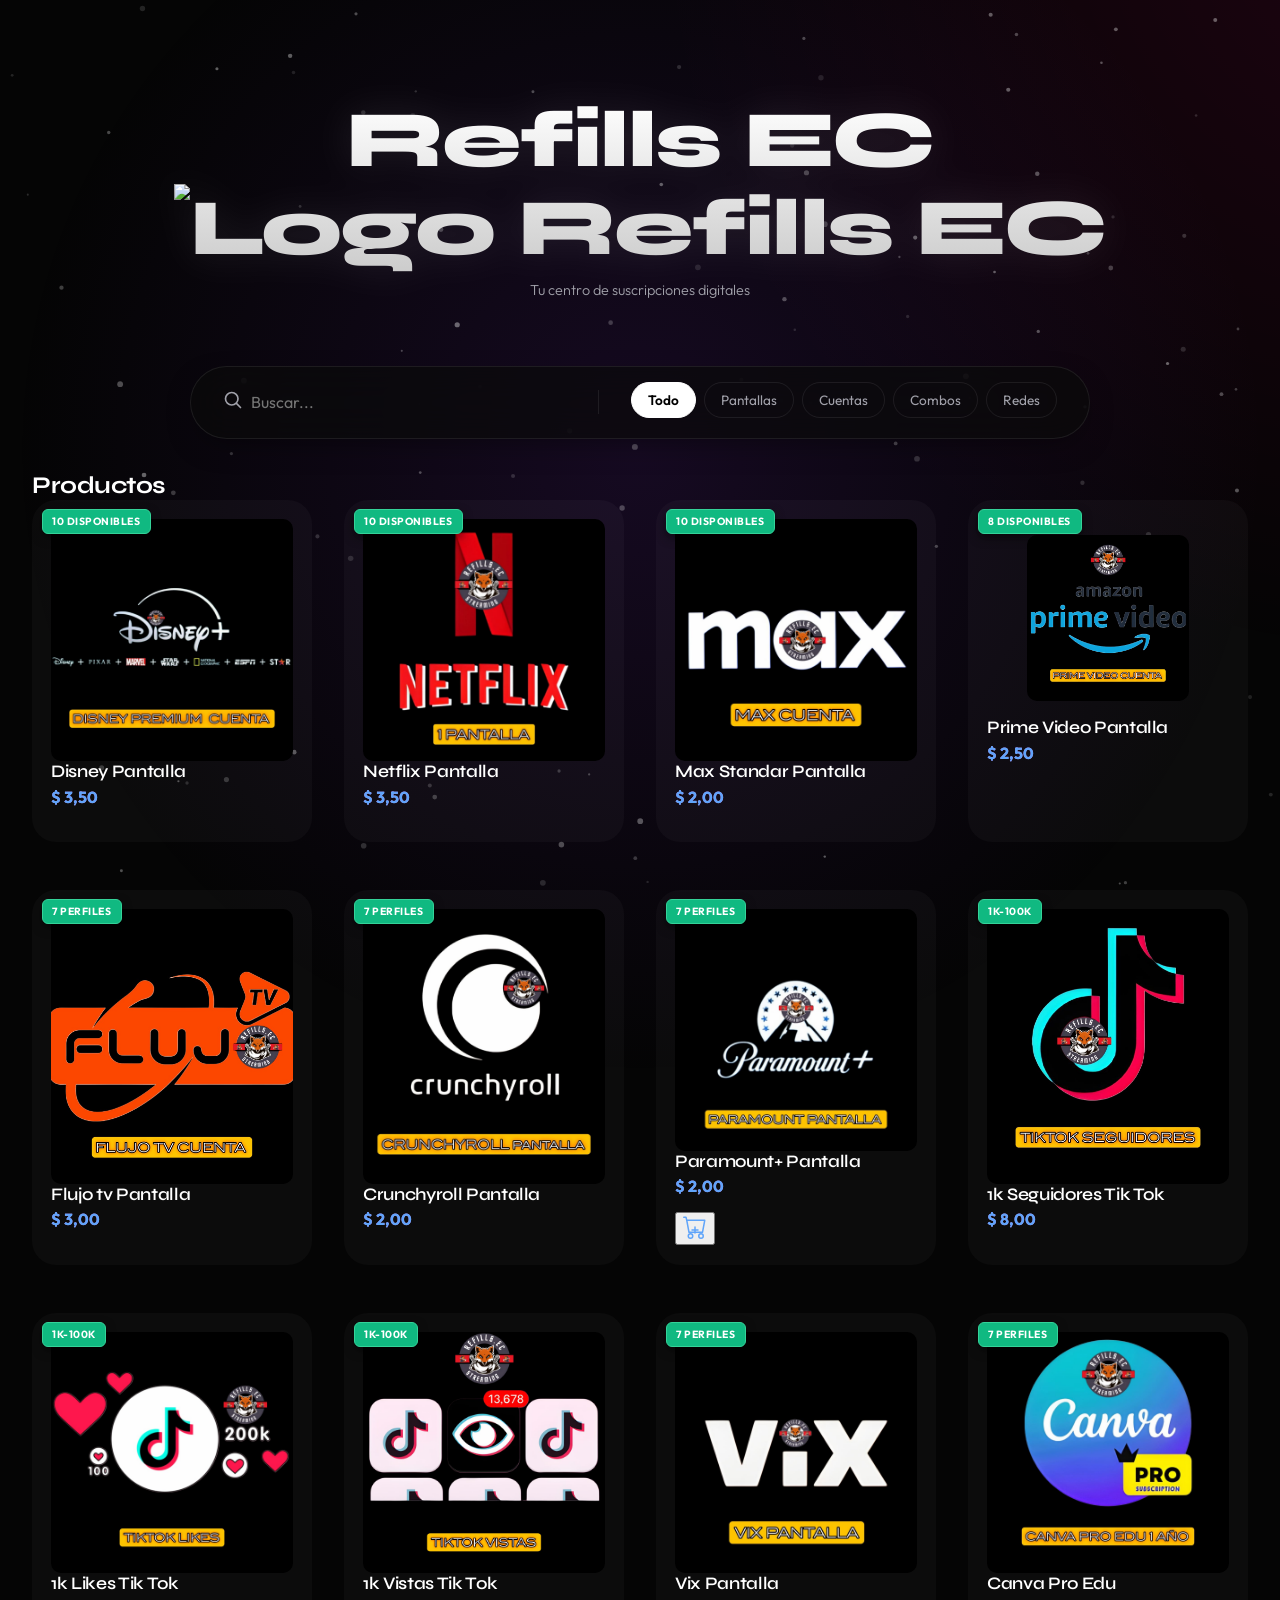
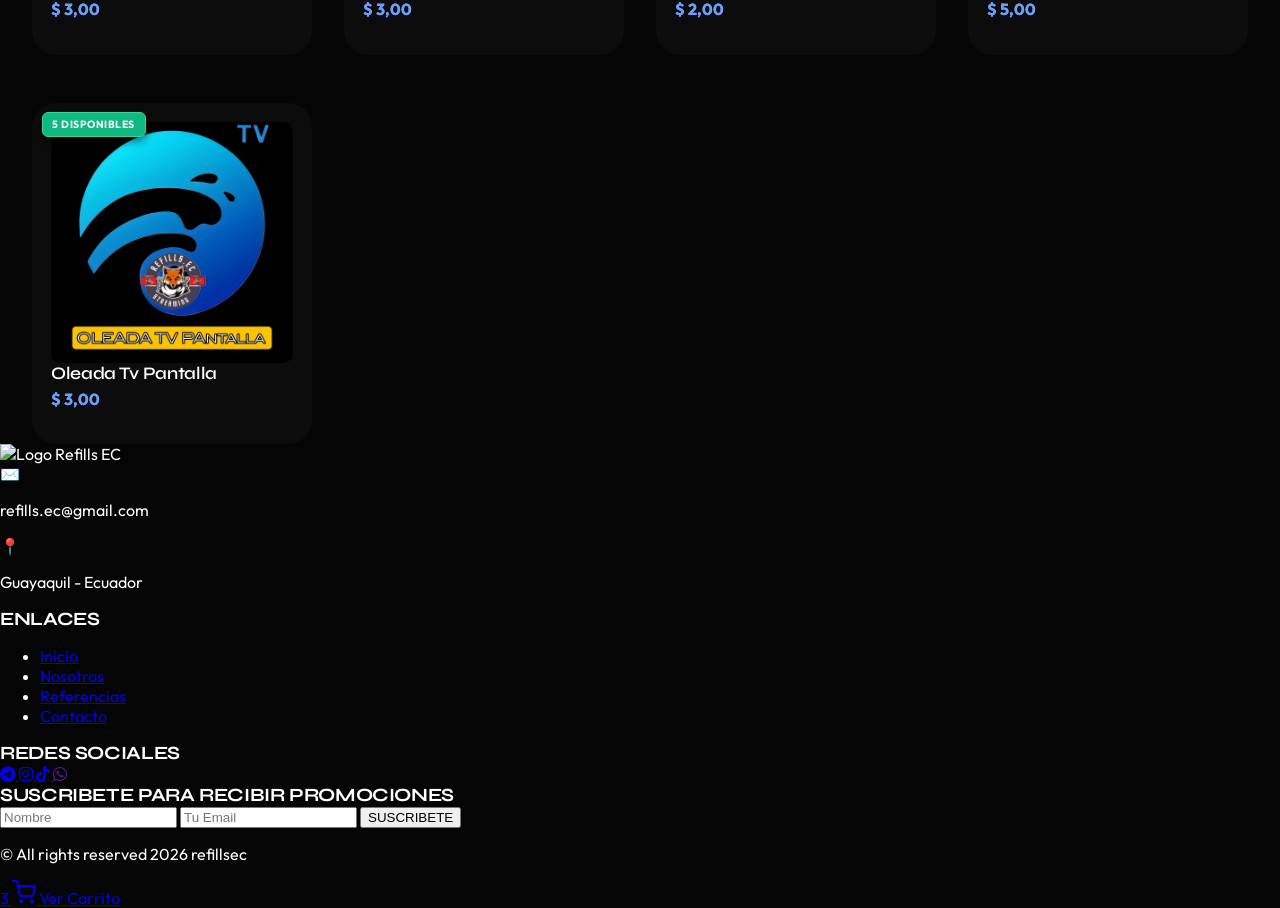
==== Index.html @ 911c8d26 "Update Index.html" ====
<!DOCTYPE html>
<head>
    <meta charset="UTF-8">
    <meta name="viewport" content="width=device-width, initial-scale=1.0, maximum-scale=1.0, user-scalable=no">
    <title>Refills EC - Tienda Digital</title>
    <link href="https://fonts.googleapis.com" rel="preconnect">
    <link href="https://fonts.gstatic.com" rel="preconnect" crossorigin="">
    <link
        href="https://fonts.googleapis.com/css2?family=Outfit:wght@300;400;500;600;700&amp;family=Syne:wght@700;800&amp;display=swap"
        rel="stylesheet">
    <script src="https://cdn.tailwindcss.com"></script>
    <link href="shop/static/style.css" rel="stylesheet">
    <link rel="icon" type="image/x-icon" href="img/icono.jpeg">
    <link rel="stylesheet" href="https://cdnjs.cloudflare.com/ajax/libs/font-awesome/6.4.0/css/all.min.css">
</head>
<canvas id="particles-canvas" style="position: fixed; top: 0; left: 0; z-index: -1; pointer-events: none;"></canvas>
<div>
    <div id="plasmo-shadow-container" style="z-index: 2147483647; position: absolute;">
        <div id="plasmo-mount-container" data-v-app="" style="display: flex; position: relative; top: 0px; left: 0px;">
        </div>
    </div>
</div>

<body data-uid="oJtIwjjysjNYbp927BKr7xcwYsw1" monica-id="ofpnmcalabcbjgholdjcjblkibolbppb" monica-version="9.0.2">
    <div class="loader-overlay loader-hidden" id="loader-overlay">
        <div class="loader-spinner"></div>
    </div>
    <div class="main-wrapper">
        <header class="flex flex-col items-center text-center space-y-2">
    <h1 class="tracking-tight flex items-center justify-center gap-3" id="store-name">
        Refills EC
        <img src="img/logoo.png" alt="Logo Refills EC" class="w-20 h-20 object-contain">
    </h1>
    <p class="opacity-80 font-light px-4 md:px-0">Tu centro de suscripciones digitales</p>
    <div class="hidden" id="theme-toggle"></div>
</header>
        <div class="controls-section">
            <div class="search-container" id="search-container"><span class="search-icon material-icons"
                    id="search-icon"><svg xmlns="http://www.w3.org/2000/svg" fill="none" viewBox="0 0 24 24"
                        stroke-width="2" stroke="currentColor" style="width:20px;height:20px;">
                        <path stroke-linecap="round" stroke-linejoin="round"
                            d="M21 21l-5.197-5.197m0 0A7.5 7.5 0 105.196 5.196a7.5 7.5 0 0010.607 10.607z"></path>
                    </svg></span><input type="search" class="search-input" id="search-input" placeholder="Buscar..."
                    autocomplete="off" data-listener-added_65626c38="true" data-listener-added_1aa627aa="true"></div>
            <div class="divider"></div>
            <div id="filter-container">
                <button class="filter-btn active" data-filter="all">Todo</button>
                <button class="filter-btn " data-filter="pantallas">Pantallas</button>
                <button class="filter-btn " data-filter="completas">Cuentas</button>
                <button class="filter-btn " data-filter="combos">Combos</button>
                <button class="filter-btn " data-filter="redes">Redes</button>
            </div>
        </div>
        <main>
            <div class="flex justify-center mb-6 md:mb-10">
                <h2 class="text-xs md:text-sm uppercase tracking-[0.2em] text-gray-500 font-semibold">Productos</h2>
            </div>
            <div id="product-grid">
                <div data-category="completas" class="product-card overflow-hidden flex-col ">
                    <div class="stock-tag available">10 Disponibles</div>
                    <img src="img/Disney cuenta.jpg"
                        alt="Disney Premium pantalla" class="w-full h-40 object-cover">

                    <div class="p-4 flex flex-col flex-grow">
                        <div class="text-center flex-grow">
                            <h3 class="font-bold text-lg product-name">Disney Pantalla</h3>
                            <p style="color: var(--neon-blue);" class="text-lg font-semibold product-price mt-1">
                                $&nbsp;3,50</p>
                        </div>
                        <div class="flex justify-end mt-2">

                            <a href="https://wa.me/+593999293698?text=Hola,%20estoy%20interesado%20en%20el%20producto:%20Disney%20Premium%20Perfil."
                                class="buy-link p-2 rounded-full transition-transform duration-200 hover:scale-125"
                                style="color: var(--subtext-color);" aria-label="Comprar Disney Premium Perfiles.">
                                <svg xmlns="http://www.w3.org/2000/svg" width="24" height="24" fill="currentColor"
                                    viewBox="0 0 16 16">
                                    <path
                                        d="M0 1.5A.5.5 0 0 1 .5 1H2a.5.5 0 0 1 .485.379L2.89 3H14.5a.5.5 0 0 1 .491.592l-1.5 8A.5.5 0 0 1 13 12H4a.5.5 0 0 1-.491-.408L2.01 3.607 1.61 2H.5a.5.5 0 0 1-.5-.5zM3.102 4l1.313 7h8.17l1.313-7H3.102zM5 12a2 2 0 1 0 0 4 2 2 0 0 0 0-4zm7 0a2 2 0 1 0 0 4 2 2 0 0 0 0-4zm-7 1a1 1 0 1 1 0 2 1 1 0 0 1 0-2zm7 0a1 1 0 1 1 0 2 1 1 0 0 1 0-2z">
                                    </path>
                                </svg>
                            </a>

                        </div>
                    </div>
                </div>

                <div data-category="completas" class="product-card overflow-hidden flex-col ">
                    <div class="stock-tag available">10 Disponibles</div>
                    <img src="img/Netflix.jpeg"
                        alt="IPTV Qq Digital " class="w-full h-40 object-cover">

                    <div class="p-4 flex flex-col flex-grow">
                        <div class="text-center flex-grow">
                            <h3 class="font-bold text-lg product-name">Netflix Pantalla </h3>
                            <p style="color: var(--neon-blue);" class="text-lg font-semibold product-price mt-1">
                                $&nbsp;3,50</p>
                        </div>
                        <div class="flex justify-end mt-2">

                            <a href="https://wa.me/+593999293698?text=Hola,%20estoy%20interesado%20en%20el%20producto:%20IPTV%20Qq%20Digital%20"
                                class="buy-link p-2 rounded-full transition-transform duration-200 hover:scale-125"
                                style="color: var(--subtext-color);" aria-label="Comprar IPTV Qq Digital ">
                                <svg xmlns="http://www.w3.org/2000/svg" width="24" height="24" fill="currentColor"
                                    viewBox="0 0 16 16">
                                    <path
                                        d="M0 1.5A.5.5 0 0 1 .5 1H2a.5.5 0 0 1 .485.379L2.89 3H14.5a.5.5 0 0 1 .491.592l-1.5 8A.5.5 0 0 1 13 12H4a.5.5 0 0 1-.491-.408L2.01 3.607 1.61 2H.5a.5.5 0 0 1-.5-.5zM3.102 4l1.313 7h8.17l1.313-7H3.102zM5 12a2 2 0 1 0 0 4 2 2 0 0 0 0-4zm7 0a2 2 0 1 0 0 4 2 2 0 0 0 0-4zm-7 1a1 1 0 1 1 0 2 1 1 0 0 1 0-2zm7 0a1 1 0 1 1 0 2 1 1 0 0 1 0-2z">
                                    </path>
                                </svg>
                            </a>

                        </div>
                    </div>
                </div>

                <div data-category="completas" class="product-card overflow-hidden flex-col ">
                    <div class="stock-tag available">10 Disponibles</div>
                    <img src="img/Max.jpeg"
                        alt="IPTV Sneo Plus" class="w-full h-40 object-cover">

                    <div class="p-4 flex flex-col flex-grow">
                        <div class="text-center flex-grow">
                            <h3 class="font-bold text-lg product-name">Max Standar Pantalla</h3>
                            <p style="color: var(--neon-blue);" class="text-lg font-semibold product-price mt-1">
                                $&nbsp;2,00</p>
                        </div>
                        <div class="flex justify-end mt-2">

                            <a href="https://wa.me/+593999293698?text=Hola,%20estoy%20interesado%20en%20el%20producto:%20IPTV%20Sneo%20Plus"
                                class="buy-link p-2 rounded-full transition-transform duration-200 hover:scale-125"
                                style="color: var(--subtext-color);" aria-label="Comprar IPTV Sneo Plus">
                                <svg xmlns="http://www.w3.org/2000/svg" width="24" height="24" fill="currentColor"
                                    viewBox="0 0 16 16">
                                    <path
                                        d="M0 1.5A.5.5 0 0 1 .5 1H2a.5.5 0 0 1 .485.379L2.89 3H14.5a.5.5 0 0 1 .491.592l-1.5 8A.5.5 0 0 1 13 12H4a.5.5 0 0 1-.491-.408L2.01 3.607 1.61 2H.5a.5.5 0 0 1-.5-.5zM3.102 4l1.313 7h8.17l1.313-7H3.102zM5 12a2 2 0 1 0 0 4 2 2 0 0 0 0-4zm7 0a2 2 0 1 0 0 4 2 2 0 0 0 0-4zm-7 1a1 1 0 1 1 0 2 1 1 0 0 1 0-2zm7 0a1 1 0 1 1 0 2 1 1 0 0 1 0-2z">
                                    </path>
                                </svg>
                            </a>

                        </div>
                    </div>
                </div>

                <div data-category="completas" class="product-card overflow-hidden flex-col ">
                    <div class="stock-tag available">8 Disponibles</div>
                    <figure>
                    <img src="img/Prime.jpeg"
                        alt="Prime video" class="w-full h-40 object-cover">
                        </figure>

                    <div class="p-4 flex flex-col flex-grow">
                        <div class="text-center flex-grow">
                            <h3 class="font-bold text-lg product-name">Prime Video Pantalla</h3>
                            <p style="color: var(--neon-blue);" class="text-lg font-semibold product-price mt-1">
                                $&nbsp;2,50</p>
                                
                        </div>
                        <div class="flex justify-end mt-2">

                            <a href="https://wa.me/+593999293698?text=Hola,%20estoy%20interesado%20en%20el%20producto:%20Tele%20Latino%20Premium"
                                class="buy-link p-2 rounded-full transition-transform duration-200 hover:scale-125"
                                style="color: var(--subtext-color);" aria-label="Comprar Tele Latino Premium">
                                <svg xmlns="http://www.w3.org/2000/svg" width="24" height="24" fill="currentColor"
                                    viewBox="0 0 16 16">
                                    <path
                                        d="M0 1.5A.5.5 0 0 1 .5 1H2a.5.5 0 0 1 .485.379L2.89 3H14.5a.5.5 0 0 1 .491.592l-1.5 8A.5.5 0 0 1 13 12H4a.5.5 0 0 1-.491-.408L2.01 3.607 1.61 2H.5a.5.5 0 0 1-.5-.5zM3.102 4l1.313 7h8.17l1.313-7H3.102zM5 12a2 2 0 1 0 0 4 2 2 0 0 0 0-4zm7 0a2 2 0 1 0 0 4 2 2 0 0 0 0-4zm-7 1a1 1 0 1 1 0 2 1 1 0 0 1 0-2zm7 0a1 1 0 1 1 0 2 1 1 0 0 1 0-2z">
                                    </path>
                                </svg>
                            </a>

                        </div>
                    </div>
                </div>

                <div data-category="pantallas" class="product-card overflow-hidden flex-col ">
                    <div class="stock-tag available">7 Perfiles</div>
                    <img src="img/Flujo.jpeg"
                        alt="Netflix perfil con pin" class="w-full h-40 object-cover">

                    <div class="p-4 flex flex-col flex-grow">
                        <div class="text-center flex-grow">
                            <h3 class="font-bold text-lg product-name">Flujo tv Pantalla</h3>
                            <p style="color: var(--neon-blue);" class="text-lg font-semibold product-price mt-1">
                                $&nbsp;3,00</p>
                        </div>
                        <div class="flex justify-end mt-2">

                            <a href="https://wa.me/+593999293698?text=Hola,%20estoy%20interesado%20en%20el%20producto:%20Netflix%20perfil%20con%20pin"
                                class="buy-link p-2 rounded-full transition-transform duration-200 hover:scale-125"
                                style="color: var(--subtext-color);" aria-label="Comprar Netflix perfil con pin">
                                <svg xmlns="http://www.w3.org/2000/svg" width="24" height="24" fill="currentColor"
                                    viewBox="0 0 16 16">
                                    <path
                                        d="M0 1.5A.5.5 0 0 1 .5 1H2a.5.5 0 0 1 .485.379L2.89 3H14.5a.5.5 0 0 1 .491.592l-1.5 8A.5.5 0 0 1 13 12H4a.5.5 0 0 1-.491-.408L2.01 3.607 1.61 2H.5a.5.5 0 0 1-.5-.5zM3.102 4l1.313 7h8.17l1.313-7H3.102zM5 12a2 2 0 1 0 0 4 2 2 0 0 0 0-4zm7 0a2 2 0 1 0 0 4 2 2 0 0 0 0-4zm-7 1a1 1 0 1 1 0 2 1 1 0 0 1 0-2zm7 0a1 1 0 1 1 0 2 1 1 0 0 1 0-2z">
                                    </path>
                                </svg>
                            </a>

                        </div>
                    </div>
                </div>

                <div data-category="pantallas" class="product-card overflow-hidden flex-col ">
                    <div class="stock-tag available">7 Perfiles</div>
                    <img src="img/crunchy.jpeg"
                        alt="Netflix perfil con pin" class="w-full h-40 object-cover">

                    <div class="p-4 flex flex-col flex-grow">
                        <div class="text-center flex-grow">
                            <h3 class="font-bold text-lg product-name">Crunchyroll Pantalla</h3>
                            <p style="color: var(--neon-blue);" class="text-lg font-semibold product-price mt-1">
                                $&nbsp;2,00</p>
                        </div>
                        <div class="flex justify-end mt-2">

                            <a href="https://wa.me/+593999293698?text=Hola,%20estoy%20interesado%20en%20el%20producto:%20Crunchyroll%20perfil%20un%20mes"
                                class="buy-link p-2 rounded-full transition-transform duration-200 hover:scale-125"
                                style="color: var(--subtext-color);" aria-label="Comprar Netflix perfil con pin">
                                <svg xmlns="http://www.w3.org/2000/svg" width="24" height="24" fill="currentColor"
                                    viewBox="0 0 16 16">
                                    <path
                                        d="M0 1.5A.5.5 0 0 1 .5 1H2a.5.5 0 0 1 .485.379L2.89 3H14.5a.5.5 0 0 1 .491.592l-1.5 8A.5.5 0 0 1 13 12H4a.5.5 0 0 1-.491-.408L2.01 3.607 1.61 2H.5a.5.5 0 0 1-.5-.5zM3.102 4l1.313 7h8.17l1.313-7H3.102zM5 12a2 2 0 1 0 0 4 2 2 0 0 0 0-4zm7 0a2 2 0 1 0 0 4 2 2 0 0 0 0-4zm-7 1a1 1 0 1 1 0 2 1 1 0 0 1 0-2zm7 0a1 1 0 1 1 0 2 1 1 0 0 1 0-2z">
                                    </path>
                                </svg>
                            </a>

                        </div>
                    </div>
                </div>

                <div data-category="pantallas" class="product-card overflow-hidden flex-col">
    <div class="stock-tag available">7 Perfiles</div>
    <img src="img/paramount.jpeg" alt="Paramount+" class="w-full h-40 object-cover">

    <div class="p-4 flex flex-col flex-grow">
        <div class="text-center flex-grow">
            <h3 class="font-bold text-lg product-name">Paramount+ Pantalla</h3>
            <p style="color: var(--neon-blue);" class="text-lg font-semibold product-price mt-1">
                $ 2,00
            </p>
        </div>
        
        <div class="flex justify-end mt-2 gap-3">
            <a href="https://wa.me/+593999293698?text=Hola,%20estoy%20interesado%20en%20el%20producto:%20Paramount"
               class="buy-link p-2 rounded-full transition-transform duration-200 hover:scale-125"
               style="color: var(--subtext-color);" aria-label="Comprar ahora">
                <svg xmlns="http://www.w3.org/2000/svg" width="22" height="22" fill="currentColor" viewBox="0 0 16 16">
                    <path d="M0 1.5A.5.5 0 0 1 .5 1H2a.5.5 0 0 1 .485.379L2.89 3H14.5a.5.5 0 0 1 .491.592l-1.5 8A.5.5 0 0 1 13 12H4a.5.5 0 0 1-.491-.408L2.01 3.607 1.61 2H.5a.5.5 0 0 1-.5-.5zM3.102 4l1.313 7h8.17l1.313-7H3.102zM5 12a2 2 0 1 0 0 4 2 2 0 0 0 0-4zm7 0a2 2 0 1 0 0 4 2 2 0 0 0 0-4zm-7 1a1 1 0 1 1 0 2 1 1 0 0 1 0-2zm7 0a1 1 0 1 1 0 2 1 1 0 0 1 0-2z"></path>
                </svg>
            </a>

            <button 
                class="btn-add-cart p-2 rounded-full transition-all duration-200 hover:scale-125 bg-transparent border-none cursor-pointer"
                data-id="paramount-01" 
                data-name="Paramount+ Pantalla" 
                data-price="2.00"
                style="color: var(--neon-blue);" 
                title="Añadir al carrito">
                <svg xmlns="http://www.w3.org/2000/svg" width="24" height="24" fill="currentColor" viewBox="0 0 16 16">
                    <path d="M8 7.5a.5.5 0 0 1 .5.5v1.5H10a.5.5 0 0 1 0 1H8.5V12a.5.5 0 0 1-1 0v-1.5H6a.5.5 0 0 1 0-1h1.5V8a.5.5 0 0 1 .5-.5z"/>
                    <path d="M.5 1a.5.5 0 0 0 0 1h1.11l.401 1.607 1.498 7.985A.5.5 0 0 0 4 12h1a2 2 0 1 0 0 4 2 2 0 0 0 0-4h7a2 2 0 1 0 0 4 2 2 0 0 0 0-4h1a.5.5 0 0 0 .491-.408l1.5-8A.5.5 0 0 0 14.5 3H2.89l-.405-1.621A.5.5 0 0 0 2 1H.5zm3.915 10L3.102 4h10.796l-1.313 7h-8.17zM6 14a1 1 0 1 1-2 0 1 1 0 0 1 2 0zm7 0a1 1 0 1 1-2 0 1 1 0 0 1 2 0z"/>
                </svg>
            </button>
        </div>
    </div>
</div>

                <div data-category="redes" class="product-card overflow-hidden flex-col ">
                    <div class="stock-tag available">1k-100k</div>
                    <img src="img/Tk seguidores.jpeg"
                        alt="Netflix perfil con pin" class="w-full h-40 object-cover">

                    <div class="p-4 flex flex-col flex-grow">
                        <div class="text-center flex-grow">
                            <h3 class="font-bold text-lg product-name"> 1k Seguidores Tik Tok</h3>
                            <p style="color: var(--neon-blue);" class="text-lg font-semibold product-price mt-1">
                                $&nbsp;8,00</p>
                        </div>
                        <div class="flex justify-end mt-2">

                            <a href="https://wa.me/+593999293698?text=Hola,%20estoy%20interesado%20en%20el%20producto:%20Crunchyroll%20perfil%20un%20mes"
                                class="buy-link p-2 rounded-full transition-transform duration-200 hover:scale-125"
                                style="color: var(--subtext-color);" aria-label="Comprar Netflix perfil con pin">
                                <svg xmlns="http://www.w3.org/2000/svg" width="24" height="24" fill="currentColor"
                                    viewBox="0 0 16 16">
                                    <path
                                        d="M0 1.5A.5.5 0 0 1 .5 1H2a.5.5 0 0 1 .485.379L2.89 3H14.5a.5.5 0 0 1 .491.592l-1.5 8A.5.5 0 0 1 13 12H4a.5.5 0 0 1-.491-.408L2.01 3.607 1.61 2H.5a.5.5 0 0 1-.5-.5zM3.102 4l1.313 7h8.17l1.313-7H3.102zM5 12a2 2 0 1 0 0 4 2 2 0 0 0 0-4zm7 0a2 2 0 1 0 0 4 2 2 0 0 0 0-4zm-7 1a1 1 0 1 1 0 2 1 1 0 0 1 0-2zm7 0a1 1 0 1 1 0 2 1 1 0 0 1 0-2z">
                                    </path>
                                </svg>
                            </a>

                        </div>
                    </div>
                </div>

                <div data-category="redes" class="product-card overflow-hidden flex-col ">
                    <div class="stock-tag available">1k-100k</div>
                    <img src="img/tk likes.jpeg"
                        alt="Netflix perfil con pin" class="w-full h-40 object-cover">

                    <div class="p-4 flex flex-col flex-grow">
                        <div class="text-center flex-grow">
                            <h3 class="font-bold text-lg product-name"> 1k Likes Tik Tok</h3>
                            <p style="color: var(--neon-blue);" class="text-lg font-semibold product-price mt-1">
                                $&nbsp;3,00</p>
                        </div>
                        <div class="flex justify-end mt-2">

                            <a href="https://wa.me/+593999293698?text=Hola,%20estoy%20interesado%20en%20el%20producto:%20Crunchyroll%20perfil%20un%20mes"
                                class="buy-link p-2 rounded-full transition-transform duration-200 hover:scale-125"
                                style="color: var(--subtext-color);" aria-label="Comprar Netflix perfil con pin">
                                <svg xmlns="http://www.w3.org/2000/svg" width="24" height="24" fill="currentColor"
                                    viewBox="0 0 16 16">
                                    <path
                                        d="M0 1.5A.5.5 0 0 1 .5 1H2a.5.5 0 0 1 .485.379L2.89 3H14.5a.5.5 0 0 1 .491.592l-1.5 8A.5.5 0 0 1 13 12H4a.5.5 0 0 1-.491-.408L2.01 3.607 1.61 2H.5a.5.5 0 0 1-.5-.5zM3.102 4l1.313 7h8.17l1.313-7H3.102zM5 12a2 2 0 1 0 0 4 2 2 0 0 0 0-4zm7 0a2 2 0 1 0 0 4 2 2 0 0 0 0-4zm-7 1a1 1 0 1 1 0 2 1 1 0 0 1 0-2zm7 0a1 1 0 1 1 0 2 1 1 0 0 1 0-2z">
                                    </path>
                                </svg>
                            </a>

                        </div>
                    </div>
                </div>

                <div data-category="redes" class="product-card overflow-hidden flex-col ">
                    <div class="stock-tag available">1k-100k</div>
                    <img src="img/tk vistas.jpeg"
                        alt="Netflix perfil con pin" class="w-full h-40 object-cover">

                    <div class="p-4 flex flex-col flex-grow">
                        <div class="text-center flex-grow">
                            <h3 class="font-bold text-lg product-name"> 1k Vistas Tik Tok</h3>
                            <p style="color: var(--neon-blue);" class="text-lg font-semibold product-price mt-1">
                                $&nbsp;3,00</p>
                        </div>
                        <div class="flex justify-end mt-2">

                            <a href="https://wa.me/+593999293698?text=Hola,%20estoy%20interesado%20en%20el%20producto:%20Crunchyroll%20perfil%20un%20mes"
                                class="buy-link p-2 rounded-full transition-transform duration-200 hover:scale-125"
                                style="color: var(--subtext-color);" aria-label="Comprar Netflix perfil con pin">
                                <svg xmlns="http://www.w3.org/2000/svg" width="24" height="24" fill="currentColor"
                                    viewBox="0 0 16 16">
                                    <path
                                        d="M0 1.5A.5.5 0 0 1 .5 1H2a.5.5 0 0 1 .485.379L2.89 3H14.5a.5.5 0 0 1 .491.592l-1.5 8A.5.5 0 0 1 13 12H4a.5.5 0 0 1-.491-.408L2.01 3.607 1.61 2H.5a.5.5 0 0 1-.5-.5zM3.102 4l1.313 7h8.17l1.313-7H3.102zM5 12a2 2 0 1 0 0 4 2 2 0 0 0 0-4zm7 0a2 2 0 1 0 0 4 2 2 0 0 0 0-4zm-7 1a1 1 0 1 1 0 2 1 1 0 0 1 0-2zm7 0a1 1 0 1 1 0 2 1 1 0 0 1 0-2z">
                                    </path>
                                </svg>
                            </a>

                        </div>
                    </div>
                </div>

                <div data-category="pantallas" class="product-card overflow-hidden flex-col ">
                    <div class="stock-tag available">7 Perfiles</div>
                    <img src="img/vix.jpeg"
                        alt="vix" class="w-full h-40 object-cover">

                    <div class="p-4 flex flex-col flex-grow">
                        <div class="text-center flex-grow">
                            <h3 class="font-bold text-lg product-name">Vix Pantalla</h3>
                            <p style="color: var(--neon-blue);" class="text-lg font-semibold product-price mt-1">
                                $&nbsp;2,00</p>
                        </div>
                        <div class="flex justify-end mt-2">

                            <a href="https://wa.me/+593999293698?text=Hola,%20estoy%20interesado%20en%20el%20producto:%20Crunchyroll%20perfil%20un%20mes"
                                class="buy-link p-2 rounded-full transition-transform duration-200 hover:scale-125"
                                style="color: var(--subtext-color);" aria-label="Comprar Netflix perfil con pin">
                                <svg xmlns="http://www.w3.org/2000/svg" width="24" height="24" fill="currentColor"
                                    viewBox="0 0 16 16">
                                    <path
                                        d="M0 1.5A.5.5 0 0 1 .5 1H2a.5.5 0 0 1 .485.379L2.89 3H14.5a.5.5 0 0 1 .491.592l-1.5 8A.5.5 0 0 1 13 12H4a.5.5 0 0 1-.491-.408L2.01 3.607 1.61 2H.5a.5.5 0 0 1-.5-.5zM3.102 4l1.313 7h8.17l1.313-7H3.102zM5 12a2 2 0 1 0 0 4 2 2 0 0 0 0-4zm7 0a2 2 0 1 0 0 4 2 2 0 0 0 0-4zm-7 1a1 1 0 1 1 0 2 1 1 0 0 1 0-2zm7 0a1 1 0 1 1 0 2 1 1 0 0 1 0-2z">
                                    </path>
                                </svg>
                            </a>

                        </div>
                    </div>
                </div>

                <div data-category="pantallas" class="product-card overflow-hidden flex-col ">
                    <div class="stock-tag available">7 Perfiles</div>
                    <img src="img/canva.jpeg"
                        alt="Netflix perfil con pin" class="w-full h-40 object-cover">

                    <div class="p-4 flex flex-col flex-grow">
                        <div class="text-center flex-grow">
                            <h3 class="font-bold text-lg product-name">Canva Pro Edu</h3>
                            <p style="color: var(--neon-blue);" class="text-lg font-semibold product-price mt-1">
                                $&nbsp;5,00</p>
                        </div>
                        <div class="flex justify-end mt-2">

                            <a href="https://wa.me/+593999293698?text=Hola,%20estoy%20interesado%20en%20el%20producto:%20Crunchyroll%20perfil%20un%20mes"
                                class="buy-link p-2 rounded-full transition-transform duration-200 hover:scale-125"
                                style="color: var(--subtext-color);" aria-label="Comprar Netflix perfil con pin">
                                <svg xmlns="http://www.w3.org/2000/svg" width="24" height="24" fill="currentColor"
                                    viewBox="0 0 16 16">
                                    <path
                                        d="M0 1.5A.5.5 0 0 1 .5 1H2a.5.5 0 0 1 .485.379L2.89 3H14.5a.5.5 0 0 1 .491.592l-1.5 8A.5.5 0 0 1 13 12H4a.5.5 0 0 1-.491-.408L2.01 3.607 1.61 2H.5a.5.5 0 0 1-.5-.5zM3.102 4l1.313 7h8.17l1.313-7H3.102zM5 12a2 2 0 1 0 0 4 2 2 0 0 0 0-4zm7 0a2 2 0 1 0 0 4 2 2 0 0 0 0-4zm-7 1a1 1 0 1 1 0 2 1 1 0 0 1 0-2zm7 0a1 1 0 1 1 0 2 1 1 0 0 1 0-2z">
                                    </path>
                                </svg>
                            </a>

                        </div>
                    </div>
                </div>

                <div data-category="completas" class="product-card overflow-hidden flex-col ">
                    <div class="stock-tag available">5 Disponibles</div>
                    <img src="img/oleada.jpeg"
                        alt="Cuenta Completa" class="w-full h-40 object-cover">

                    <div class="p-4 flex flex-col flex-grow">
                        <div class="text-center flex-grow">
                            <h3 class="font-bold text-lg product-name">Oleada Tv Pantalla</h3>
                            <p style="color: var(--neon-blue);" class="text-lg font-semibold product-price mt-1">
                                $&nbsp;3,00</p>
                        </div>
                        <div class="flex justify-end mt-2">

                            <a href="https://wa.me/+593999293698?text=Hola,%20estoy%20interesado%20en%20el%20producto:%20Cuenta%20Completa"
                                class="buy-link p-2 rounded-full transition-transform duration-200 hover:scale-125"
                                style="color: var(--subtext-color);" aria-label="Comprar Cuenta Completa">
                                <svg xmlns="http://www.w3.org/2000/svg" width="24" height="24" fill="currentColor"
                                    viewBox="0 0 16 16">
                                    <path
                                        d="M0 1.5A.5.5 0 0 1 .5 1H2a.5.5 0 0 1 .485.379L2.89 3H14.5a.5.5 0 0 1 .491.592l-1.5 8A.5.5 0 0 1 13 12H4a.5.5 0 0 1-.491-.408L2.01 3.607 1.61 2H.5a.5.5 0 0 1-.5-.5zM3.102 4l1.313 7h8.17l1.313-7H3.102zM5 12a2 2 0 1 0 0 4 2 2 0 0 0 0-4zm7 0a2 2 0 1 0 0 4 2 2 0 0 0 0-4zm-7 1a1 1 0 1 1 0 2 1 1 0 0 1 0-2zm7 0a1 1 0 1 1 0 2 1 1 0 0 1 0-2z">
                                    </path>
                                </svg>
                            </a>

                        </div>
                    </div>
                </div>
        </main>
    </div>
</div> 

                
<footer class="footer-refills">
    <div class="footer-main-content">
        <div class="footer-column brand-info">
            <img src="img/logoo.png" alt="Logo Refills EC" class="footer-logo">
            <div class="contact-details">
            
                <div class="contact-item">
                    <span class="icon">✉️</span>
                    <p>refills.ec@gmail.com</p>
                </div>
                <div class="contact-item">
                    <span class="icon">📍</span>
                    <p>Guayaquil - Ecuador</p>
                </div>
            </div>
        </div>

        <div class="footer-column">
            <h3>ENLACES</h3>
            <ul>
                <li><a href="#">Inicio</a></li>
                <li><a href="#">Nosotros</a></li>
                <li><a href="https://t.me/referenciasrefillsec">Referencias</a></li>
                <li><a href="#">Contacto</a></li>
            </ul>
        </div>

        <div class="footer-column">

    <h3>REDES SOCIALES</h3>

    <div class="social-links">
        <a href="https://t.me/refillsecstore" class="telegram-link" target="_blank">
            <i class="fa-brands fa-telegram"></i>
        </a>
        <a href="https://www.instagram.com/refills.ec?igsh=MTIxaThrMGtsZzd6ZQ==" class="instagram-link" target="blank">
            <i class="fa-brands fa-instagram icono-instagram-color"></i>
        </a>
        <a href="https://www.tiktok.com/@refills.ec?is_from_webapp=1&sender_device=pc" class="tiktok-link" target="blank">
            <i class="fa-brands fa-tiktok"></i>
        </a>
        <a href="" class="whatsapp-link" target="blank">
            <i class="fa-brands fa-whatsapp"></i>
        </a>
    </div>
</div>

        <div class="footer-column">
            <h3>SUSCRIBETE PARA RECIBIR PROMOCIONES</h3>
            <form class="newsletter-form">
                <input type="text" placeholder="Nombre" class="newsletter-input">
                <input type="email" placeholder="Tu Email" class="newsletter-input">
                <button type="submit" class="newsletter-btn">SUSCRIBETE</button>
            </form>
        </div>
    </div>

    <div class="footer-copyright">
        <p>© All rights reserved 2026 refillsec</p>
    </div>
</footer>


<a href="/carrito" class="btn-flotante">
    <span class="contador-carrito">3</span>
    <svg xmlns="http://www.w3.org/2000/svg" width="24" height="24" viewBox="0 0 24 24" fill="none" stroke="currentColor" stroke-width="2" stroke-linecap="round" stroke-linejoin="round" class="icono-carrito">
        <circle cx="9" cy="21" r="1"></circle>
        <circle cx="20" cy="21" r="1"></circle>
        <path d="M1 1h4l2.68 13.39a2 2 0 0 0 2 1.61h9.72a2 2 0 0 0 2-1.61L23 6H6"></path>
    </svg>
    <span class="texto-carrito">Ver Carrito</span>
</a>





   <div class="modal-overlay" id="confirmation-modal">
    <div class="modal-content">
        <img class="w-20 h-20 md:w-28 md:h-28 object-cover rounded-full mx-auto mb-4 md:mb-6 shadow-2xl border-4 border-white/5" 
             id="modal-product-image" src="" alt="Product">
        <div>
            <h3 class="text-xl md:text-2xl text-white mb-1 font-semibold" id="modal-product-name">Cargando...</h3>
            <p class="text-2xl md:text-3xl font-bold mb-4 md:mb-6" id="modal-product-price" 
               style="background: linear-gradient(135deg, #c084fc, #ec4899); -webkit-background-clip: text; background-clip: text; color: transparent;">
               $ 0
            </p>
            <p class="mb-6 text-sm text-gray-400 font-light px-2">¿Deseas continuar con la compra de este producto?</p>
            <div class="flex flex-col gap-3">
                <button id="confirm-button">Confirmar y chatear</button>
                <button id="cancel-button">Cancelar</button>
            </div>
        </div>
    </div>
</div>
</div>
    <script src="shop/static/script.js"></script>
    <div class="" data-v-6275cb=""><!----></div>
    <div id="wp-extension" data-id="dpadflhmiohjfhhaehelneimpllfbpcg"></div>
    <div id="monica-content-root" class="monica-widget" style="pointer-events: auto;"></div>

</body>

</html>
---- shop/static/style.css ----
:root {
    /* --- PALETA: LUXURY AURORA --- */
    --bg-deep: #050505;
    --glass-surface: rgba(255, 255, 255, 0.03);
    --glass-border: rgba(255, 255, 255, 0.08);
    --glass-highlight: rgba(255, 255, 255, 0.15);

    --text-primary: #ffffff;
    --text-secondary: #a1a1aa;

    --accent-gradient: linear-gradient(135deg, #c084fc, #ec4899);

    --radius-xl: 24px;
    --radius-pill: 100px;
    --font-body: 'Outfit', sans-serif;
    --font-display: 'Syne', sans-serif;
    --subtext-color: #a1a1aa;
    --neon-blue: #60a5fa;
}

* { box-sizing: border-box; }

body {
    background-color: var(--bg-deep);
    color: var(--text-primary);
    font-family: var(--font-body);
    margin: 0;
    min-height: 100vh;
    overflow-x: hidden;
    -webkit-font-smoothing: antialiased;
}

/* Fondo animado */
body::before {
    content: '';
    position: fixed;
    top: -50%; left: -50%;
    width: 200%; height: 200%;
    background: radial-gradient(circle at 50% 50%, rgba(120, 40, 200, 0.15), transparent 40%),
                radial-gradient(circle at 80% 20%, rgba(255, 0, 128, 0.1), transparent 30%);
    z-index: -2;
    animation: aurora-move 20s ease-in-out infinite alternate;
}

@keyframes aurora-move {
    0% { transform: translate(0, 0) rotate(0deg); }
    100% { transform: translate(-5%, -5%) rotate(5deg); }
}

h1, h2, h3 {
    font-family: var(--font-display);
    font-weight: 700;
    margin: 0;
    letter-spacing: -0.02em;
}

.main-wrapper {
    max-width: 1280px;
    margin: 0 auto;
    padding: 0 1rem;
    padding-bottom: 6rem;
    position: relative;
    z-index: 1;
}

/* --- HEADER CORREGIDO --- */
header {
    padding: 3rem 0 2rem;
    text-align: center;
    position: relative;
    overflow: hidden; /* Evita scrolls horizontales raros */
}

#store-name {
    /* AJUSTE CLAVE: Reducimos el tamaño mínimo y permitimos wrap */
    font-size: clamp(2rem, 7vw, 5rem);
    line-height: 1.1; /* Un poco más de altura por si salta de línea */
    font-weight: 800;
    background: linear-gradient(to bottom, #fff, #ccc);
    -webkit-background-clip: text;
    background-clip: text;
    color: transparent;
    margin-bottom: 0.5rem;
    filter: drop-shadow(0 0 20px rgba(255,255,255,0.1));

    /* Evita que se corte el texto */
    word-wrap: break-word;
    overflow-wrap: break-word;
    hyphens: auto;
    max-width: 100%;
    padding: 0 10px;
}

header p {
    font-size: 0.9rem;
    color: var(--text-secondary);
    max-width: 90%;
    margin: 0 auto;
    line-height: 1.5;
    font-weight: 300;
}

/* --- CONTROLS SECTION --- */
.controls-section {
    background: rgba(10, 10, 10, 0.7);
    backdrop-filter: blur(20px);
    -webkit-backdrop-filter: blur(20px);
    border: 1px solid var(--glass-border);
    border-radius: 20px;
    padding: 1rem;
    margin: 0 auto 2rem;
    display: flex;
    flex-direction: column;
    gap: 1rem;
    position: sticky;
    top: 1rem;
    z-index: 50;
    width: 100%;
    box-shadow: 0 10px 30px -10px rgba(0,0,0,0.5);
}

.search-container {
    display: flex;
    align-items: center;
    background: rgba(255,255,255,0.05);
    border-radius: 12px;
    padding: 0 0.8rem;
    width: 100%;
}

.search-icon {
    color: var(--text-secondary);
    margin-right: 0.5rem;
}

.search-input {
    background: transparent;
    border: none;
    color: white;
    width: 100%;
    padding: 0.8rem 0;
    font-family: var(--font-body);
    font-size: 16px;
    outline: none;
}

#filter-container {
    display: flex;
    gap: 0.5rem;
    overflow-x: auto;
    padding-bottom: 5px;
    scrollbar-width: none;
    -webkit-overflow-scrolling: touch;
}
#filter-container::-webkit-scrollbar { display: none; }

.filter-btn {
    background: transparent;
    border: 1px solid var(--glass-border);
    color: var(--text-secondary);
    padding: 0.5rem 1rem;
    border-radius: var(--radius-pill);
    font-size: 0.85rem;
    font-family: var(--font-body);
    white-space: nowrap;
    flex-shrink: 0;
}

.filter-btn.active {
    background: white;
    color: black;
    border-color: white;
    font-weight: 600;
}

.divider { display: none; }

/* --- GRID RESPONSIVE --- */
#product-grid {
    display: grid;
    grid-template-columns: repeat(auto-fill, minmax(150px, 1fr));
    gap: 1rem;
}

.product-card {
    background: var(--glass-surface);
    border-radius: 16px;
    position: relative;
    display: flex;
    flex-direction: column;
    padding: 0.8rem;
    overflow: hidden;

}



.image-wrapper {
    position: relative;
    border-radius: 12px;
    overflow: hidden;
    margin-bottom: 0.8rem;
    aspect-ratio: 4/5;
    background: #111;
}

.product-card img {
    width: 100%; height: 100%;
    object-fit: cover;
    transition:  all .5s;
    border-radius: 10px 10px 10px 10px;
}

.product-card:hover img {
    transform: scale(1.2);
   
}

.item figure {
    overflow: hidden;
}


.product-name {
    font-size: 0.9rem;
    font-weight: 600;
    color: white;
    margin: 0;
    line-height: 1.2;
    display: -webkit-box;
    -webkit-line-clamp: 2;
    -webkit-box-orient: vertical;
    overflow: hidden;
}

.product-price {
    font-family: var(--font-body);
    font-size: 1rem;
    background: var(--accent-gradient);
    -webkit-background-clip: text;
    background-clip: text;
    color: transparent;
    font-weight: 700;
    margin-top: 0.3rem;
}

/* --- ETIQUETAS DE STOCK MEJORADAS (VISIBILIDAD ALTA) --- */
.stock-tag {
    position: absolute;
    top: 0.6rem;
    left: 0.6rem;
    right: auto;
    padding: 0.3rem 0.6rem;
    font-size: 0.65rem;
    font-weight: 700;
    text-transform: uppercase;
    letter-spacing: 0.05em;
    border-radius: 6px;
    z-index: 5;
    box-shadow: 0 4px 10px rgba(0,0,0,0.5); /* Sombra fuerte para despegar */
}

/* Estilo sólido y brillante para "Disponible" */
.stock-tag.available {
    background: #10b981; /* Verde Esmeralda Sólido */
    color: white;
    border: 1px solid #34d399;
}

/* Estilo sólido para "Agotado" */
.stock-tag.sold-out {
    background: #ef4444; /* Rojo Sólido */
    color: white;
    border: 1px solid #f87171;
}

/* Botón de compra */
.buy-link {
    position: absolute;
    bottom: 0.8rem; right: 0.8rem;
    width: 32px; height: 32px;
    border-radius: 50%;
    background: rgba(255,255,255,0.1);
    color: white;
    display: flex;
    align-items: center; justify-content: center;
    backdrop-filter: blur(5px);
    opacity: 1; transform: translateY(0);
    border: 1px solid rgba(255,255,255,0.2);
}

/* --- MODAL --- */
.modal-overlay {
    background: rgba(0,0,0,0.8);
    backdrop-filter: blur(8px);
    position: fixed; inset: 0; z-index: 100;
    display: flex; justify-content: center; align-items: flex-end;
    padding: 0;
    transition: opacity 0.3s;
    opacity: 0; pointer-events: none;
}
.modal-overlay:not(.opacity-0) { opacity: 1; pointer-events: auto; }

.modal-content {
    background: #111;
    border-top: 1px solid rgba(255,255,255,0.2);
    border-radius: 24px 24px 0 0;
    width: 100%; max-width: 100%;
    padding: 2rem 1.5rem;
    text-align: center;
    position: relative;
    box-shadow: 0 -10px 40px rgba(0,0,0,0.5);
    animation: slide-up 0.3s cubic-bezier(0.2, 0.8, 0.2, 1);
}

@keyframes slide-up {
    from { transform: translateY(100%); }
    to { transform: translateY(0); }
}

#confirm-button {
    background: white; color: black;
    width: 100%; padding: 1rem;
    border-radius: 12px;
    font-weight: 700; font-size: 1rem;
    margin-top: 1.5rem; border: none;
}

#cancel-button {
    background: transparent; color: var(--text-secondary);
    width: 100%; padding: 1rem; border: none;
    margin-top: 0;
}

/* Loader */
.loader-overlay {
    position: fixed; inset: 0; background: var(--bg-deep); z-index: 9999;
    display: flex; justify-content: center; align-items: center; transition: opacity 0.5s;
}
.loader-hidden { opacity: 0; pointer-events: none; z-index: -1; }
.loader-spinner {
    width: 40px; height: 40px;
    border: 3px solid rgba(255,255,255,0.1); border-top-color: white; border-radius: 50%;
    animation: spin 0.8s linear infinite;
}
@keyframes spin { to { transform: rotate(360deg); } }

/* --- DESKTOP TWEAKS --- */
@media (min-width: 768px) {
    header { padding: 6rem 0 4rem; }

    .main-wrapper { padding: 0 2rem; }

    .controls-section {
        flex-direction: row;
        align-items: center;
        border-radius: var(--radius-pill);
        padding: 0.8rem 2rem;
        width: auto; max-width: 900px;
    }

    .search-container { width: auto; flex-grow: 1; background: transparent; padding: 0; }

    .divider { display: block; width: 1px; height: 24px; background: var(--glass-border); margin: 0 1rem; }

    #product-grid {
        grid-template-columns: repeat(auto-fill, minmax(260px, 1fr));
        gap: 3rem 2rem;
    }

    .product-card { padding: 1.2rem; border-radius: 24px; }
    .image-wrapper { margin-bottom: 1.2rem; }
    .product-name { font-size: 1.1rem; }

    .buy-link {
        width: 45px; height: 45px;
        background: white; color: black;
        opacity: 0; transform: translateY(20px);
        transition: all 0.3s;
    }
    .product-card:hover .buy-link { opacity: 1; transform: translateY(0); }

   /* --- MODAL RESPONSIVE --- */
.modal-overlay {
    background: rgba(0,0,0,0.8);
    backdrop-filter: blur(8px);
    -webkit-backdrop-filter: blur(8px); /* Soporte para Safari/iOS */
    position: fixed; 
    top: 0;
    left: 0;
    width: 100%;
    height: 100%;
    z-index: 9999; /* Valor muy alto para estar sobre todo */
    display: none; 
    justify-content: center; 
    align-items: center; 
    padding: 1rem;
    transition: opacity 0.3s ease;
    opacity: 0;
    pointer-events: none;
}

/* Forzamos que se oculte si no tiene la clase .show */
.modal-overlay:not(.show) {
    display: none !important;
}

.modal-overlay.show {
    display: flex !important;
    opacity: 1;
    pointer-events: auto;
}

.modal-content {
    background: #1a1a1a;
    padding: 1.5rem;
    border-radius: 1.5rem;
    position: relative;
    text-align: center;
    max-width: 350px;
    width: 100%;
    /* Evita que el modal sea más alto que la pantalla en móviles pequeños */
    max-height: 90vh;
    overflow-y: auto; 
    border: 1px solid rgba(255,255,255,0.1);
    box-shadow: 0 25px 50px -12px rgba(0, 0, 0, 0.5);

}
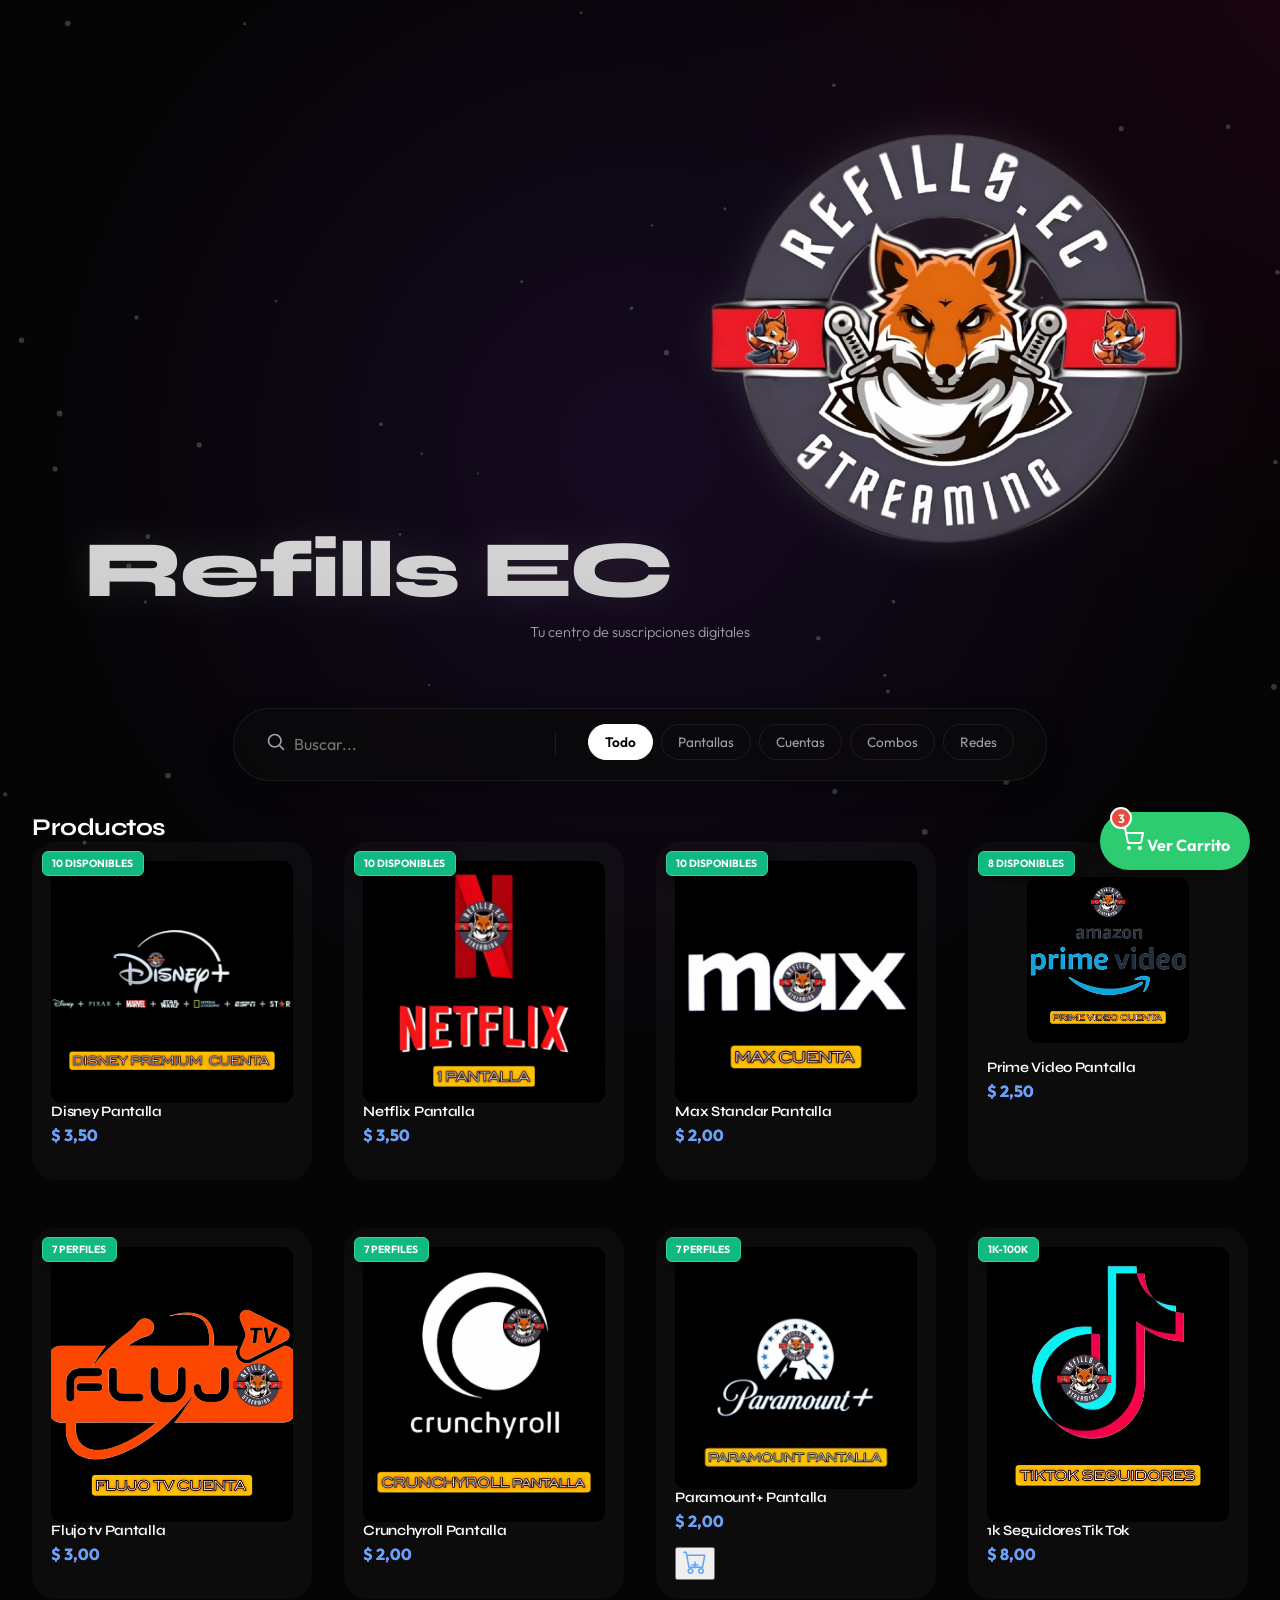
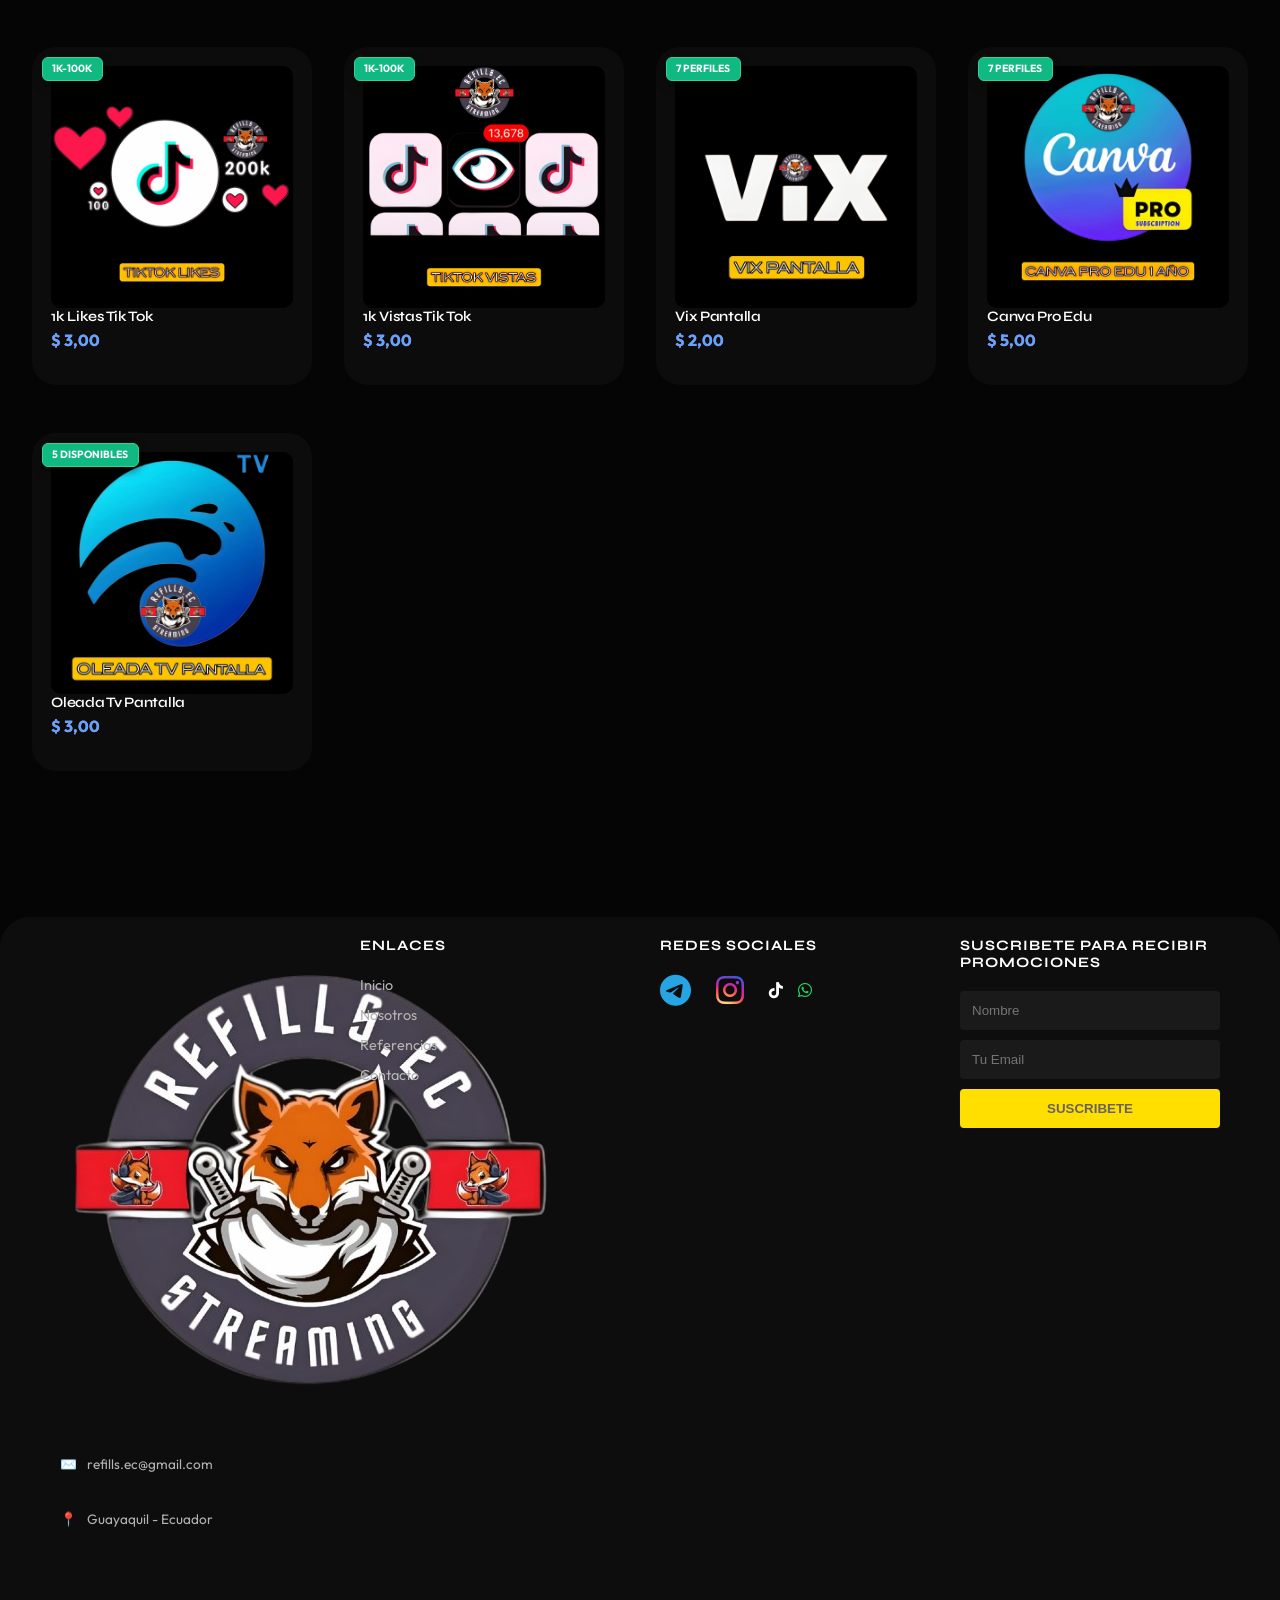
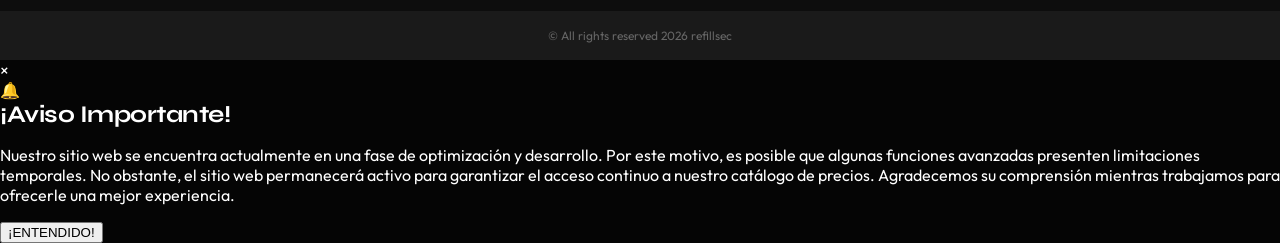
==== commit bdc74022: "Update Index.html" ====
--- a/Index.html
+++ b/Index.html
@@ -535,10 +535,24 @@
     <script src="shop/static/script.js"></script>
     <div class="" data-v-6275cb=""><!----></div>
     <div id="wp-extension" data-id="dpadflhmiohjfhhaehelneimpllfbpcg"></div>
-    <div id="monica-content-root" class="monica-widget" style="pointer-events: auto;"></div>
-
+    <div id="monica-content-root" class="monica-widget" style="pointer-events: auto;">
+</div>
+    
+<div id="miAnuncio" class="modal">
+  <div class="modal-contenido">
+    <span class="cerrar">&times;</span>
+    <div class="modal-header">
+       <div class="icono-alerta">🔔</div>
+       <h2>¡Aviso Importante!</h2>
+    </div>
+    <div class="modal-body">
+       <p>Nuestro sitio web se encuentra actualmente en una fase de optimización y desarrollo. Por este motivo, es posible que algunas funciones avanzadas presenten limitaciones temporales. No obstante, el sitio web permanecerá activo para garantizar el acceso continuo a nuestro catálogo de precios. Agradecemos su comprensión mientras trabajamos para ofrecerle una mejor experiencia.</p>
+    </div>
+    <button id="btnEntendido">¡ENTENDIDO!</button>
+  </div>
+</div>
+    
 </body>
-
 </html>
 
 
@@ -548,3 +562,4 @@
 
 
 
+
--- a/shop/static/style.css
+++ b/shop/static/style.css
@@ -4,12 +4,9 @@
     --glass-surface: rgba(255, 255, 255, 0.03);
     --glass-border: rgba(255, 255, 255, 0.08);
     --glass-highlight: rgba(255, 255, 255, 0.15);
-
     --text-primary: #ffffff;
     --text-secondary: #a1a1aa;
-
     --accent-gradient: linear-gradient(135deg, #c084fc, #ec4899);
-
     --radius-xl: 24px;
     --radius-pill: 100px;
     --font-body: 'Outfit', sans-serif;
@@ -30,7 +27,7 @@
     -webkit-font-smoothing: antialiased;
 }
 
-/* Fondo animado */
+/* Fondo animado Aurora */
 body::before {
     content: '';
     position: fixed;
@@ -40,6 +37,7 @@
                 radial-gradient(circle at 80% 20%, rgba(255, 0, 128, 0.1), transparent 30%);
     z-index: -2;
     animation: aurora-move 20s ease-in-out infinite alternate;
+    pointer-events: none;
 }
 
 @keyframes aurora-move {
@@ -57,24 +55,22 @@
 .main-wrapper {
     max-width: 1280px;
     margin: 0 auto;
-    padding: 0 1rem;
-    padding-bottom: 6rem;
+    padding: 0 1rem 6rem;
     position: relative;
     z-index: 1;
 }
 
-/* --- HEADER CORREGIDO --- */
+/* --- HEADER --- */
 header {
     padding: 3rem 0 2rem;
     text-align: center;
     position: relative;
-    overflow: hidden; /* Evita scrolls horizontales raros */
+    overflow: hidden;
 }
 
 #store-name {
-    /* AJUSTE CLAVE: Reducimos el tamaño mínimo y permitimos wrap */
     font-size: clamp(2rem, 7vw, 5rem);
-    line-height: 1.1; /* Un poco más de altura por si salta de línea */
+    line-height: 1.1;
     font-weight: 800;
     background: linear-gradient(to bottom, #fff, #ccc);
     -webkit-background-clip: text;
@@ -82,11 +78,7 @@
     color: transparent;
     margin-bottom: 0.5rem;
     filter: drop-shadow(0 0 20px rgba(255,255,255,0.1));
-
-    /* Evita que se corte el texto */
     word-wrap: break-word;
-    overflow-wrap: break-word;
-    hyphens: auto;
     max-width: 100%;
     padding: 0 10px;
 }
@@ -115,7 +107,6 @@
     position: sticky;
     top: 1rem;
     z-index: 50;
-    width: 100%;
     box-shadow: 0 10px 30px -10px rgba(0,0,0,0.5);
 }
 
@@ -128,10 +119,7 @@
     width: 100%;
 }
 
-.search-icon {
-    color: var(--text-secondary);
-    margin-right: 0.5rem;
-}
+.search-icon { color: var(--text-secondary); margin-right: 0.5rem; }
 
 .search-input {
     background: transparent;
@@ -163,19 +151,12 @@
     font-size: 0.85rem;
     font-family: var(--font-body);
     white-space: nowrap;
-    flex-shrink: 0;
-}
-
-.filter-btn.active {
-    background: white;
-    color: black;
-    border-color: white;
-    font-weight: 600;
-}
-
-.divider { display: none; }
-
-/* --- GRID RESPONSIVE --- */
+    transition: all 0.3s ease;
+}
+
+.filter-btn.active { background: white; color: black; border-color: white; font-weight: 600; }
+
+/* --- PRODUCT GRID & CARDS --- */
 #product-grid {
     display: grid;
     grid-template-columns: repeat(auto-fill, minmax(150px, 1fr));
@@ -190,10 +171,7 @@
     flex-direction: column;
     padding: 0.8rem;
     overflow: hidden;
-
-}
-
-
+}
 
 .image-wrapper {
     position: relative;
@@ -207,25 +185,16 @@
 .product-card img {
     width: 100%; height: 100%;
     object-fit: cover;
-    transition:  all .5s;
-    border-radius: 10px 10px 10px 10px;
-}
-
-.product-card:hover img {
-    transform: scale(1.2);
-   
-}
-
-.item figure {
-    overflow: hidden;
-}
-
+    transition: transform .5s ease;
+    border-radius: 10px;
+}
+
+.product-card:hover img { transform: scale(1.2); }
 
 .product-name {
     font-size: 0.9rem;
     font-weight: 600;
     color: white;
-    margin: 0;
     line-height: 1.2;
     display: -webkit-box;
     -webkit-line-clamp: 2;
@@ -234,7 +203,6 @@
 }
 
 .product-price {
-    font-family: var(--font-body);
     font-size: 1rem;
     background: var(--accent-gradient);
     -webkit-background-clip: text;
@@ -244,37 +212,22 @@
     margin-top: 0.3rem;
 }
 
-/* --- ETIQUETAS DE STOCK MEJORADAS (VISIBILIDAD ALTA) --- */
+/* --- STOCK TAGS --- */
 .stock-tag {
     position: absolute;
-    top: 0.6rem;
-    left: 0.6rem;
-    right: auto;
+    top: 0.6rem; left: 0.6rem;
     padding: 0.3rem 0.6rem;
     font-size: 0.65rem;
     font-weight: 700;
     text-transform: uppercase;
-    letter-spacing: 0.05em;
     border-radius: 6px;
     z-index: 5;
-    box-shadow: 0 4px 10px rgba(0,0,0,0.5); /* Sombra fuerte para despegar */
-}
-
-/* Estilo sólido y brillante para "Disponible" */
-.stock-tag.available {
-    background: #10b981; /* Verde Esmeralda Sólido */
-    color: white;
-    border: 1px solid #34d399;
-}
-
-/* Estilo sólido para "Agotado" */
-.stock-tag.sold-out {
-    background: #ef4444; /* Rojo Sólido */
-    color: white;
-    border: 1px solid #f87171;
-}
-
-/* Botón de compra */
+    box-shadow: 0 4px 10px rgba(0,0,0,0.5);
+}
+
+.stock-tag.available { background: #10b981; color: white; border: 1px solid #34d399; }
+.stock-tag.sold-out { background: #ef4444; color: white; border: 1px solid #f87171; }
+
 .buy-link {
     position: absolute;
     bottom: 0.8rem; right: 0.8rem;
@@ -282,33 +235,35 @@
     border-radius: 50%;
     background: rgba(255,255,255,0.1);
     color: white;
-    display: flex;
-    align-items: center; justify-content: center;
+    display: flex; align-items: center; justify-content: center;
     backdrop-filter: blur(5px);
-    opacity: 1; transform: translateY(0);
     border: 1px solid rgba(255,255,255,0.2);
 }
 
-/* --- MODAL --- */
+/* --- MODAL UNIFICADO --- */
 .modal-overlay {
+    position: fixed; inset: 0;
     background: rgba(0,0,0,0.8);
     backdrop-filter: blur(8px);
-    position: fixed; inset: 0; z-index: 100;
-    display: flex; justify-content: center; align-items: flex-end;
-    padding: 0;
-    transition: opacity 0.3s;
-    opacity: 0; pointer-events: none;
-}
-.modal-overlay:not(.opacity-0) { opacity: 1; pointer-events: auto; }
+    -webkit-backdrop-filter: blur(8px);
+    z-index: 9999;
+    display: none; 
+    justify-content: center; align-items: flex-end;
+    opacity: 0;
+    transition: opacity 0.3s ease;
+}
+
+.modal-overlay.show { display: flex !important; opacity: 1; pointer-events: auto; }
 
 .modal-content {
-    background: #111;
+    background: #1a1a1a;
+    padding: 2rem 1.5rem;
+    border-radius: 24px 24px 0 0;
+    text-align: center;
+    width: 100%;
+    max-height: 90vh;
+    overflow-y: auto;
     border-top: 1px solid rgba(255,255,255,0.2);
-    border-radius: 24px 24px 0 0;
-    width: 100%; max-width: 100%;
-    padding: 2rem 1.5rem;
-    text-align: center;
-    position: relative;
     box-shadow: 0 -10px 40px rgba(0,0,0,0.5);
     animation: slide-up 0.3s cubic-bezier(0.2, 0.8, 0.2, 1);
 }
@@ -320,110 +275,143 @@
 
 #confirm-button {
     background: white; color: black;
-    width: 100%; padding: 1rem;
-    border-radius: 12px;
-    font-weight: 700; font-size: 1rem;
-    margin-top: 1.5rem; border: none;
+    width: 100%; padding: 1rem; border-radius: 12px;
+    font-weight: 700; border: none; margin-top: 1.5rem;
 }
 
 #cancel-button {
     background: transparent; color: var(--text-secondary);
     width: 100%; padding: 1rem; border: none;
-    margin-top: 0;
-}
-
-/* Loader */
+}
+
+/* --- LOADER --- */
 .loader-overlay {
     position: fixed; inset: 0; background: var(--bg-deep); z-index: 9999;
     display: flex; justify-content: center; align-items: center; transition: opacity 0.5s;
 }
-.loader-hidden { opacity: 0; pointer-events: none; z-index: -1; }
+
+.loader-hidden { opacity: 0; pointer-events: none; }
+
 .loader-spinner {
     width: 40px; height: 40px;
-    border: 3px solid rgba(255,255,255,0.1); border-top-color: white; border-radius: 50%;
-    animation: spin 0.8s linear infinite;
-}
+    border: 3px solid rgba(255,255,255,0.1); border-top-color: white;
+    border-radius: 50%; animation: spin 0.8s linear infinite;
+}
+
 @keyframes spin { to { transform: rotate(360deg); } }
 
-/* --- DESKTOP TWEAKS --- */
+/* --- FOOTER --- */
+.footer-refills {
+    background-color: #0d0d0d;
+    padding: 20px 0 0;
+    margin-top: 50px;
+    border-radius: 30px;
+}
+
+.footer-main-content {
+    max-width: 1200px;
+    margin: 0 auto;
+    display: grid;
+    grid-template-columns: repeat(auto-fit, minmax(200px, 1fr));
+    gap: 40px;
+    padding: 0 20px 40px;
+}
+
+.contact-item { display: flex; align-items: center; gap: 10px; margin-bottom: 10px; font-size: 0.85rem; color: #b3b3b3; }
+
+.footer-column h3 { font-size: 0.9rem; margin-bottom: 20px; color: #ffffff; letter-spacing: 1px; }
+
+.footer-column ul { list-style: none; padding: 0; }
+
+.footer-column ul li { margin-bottom: 10px; }
+
+.footer-column ul li a { color: #b3b3b3; text-decoration: none; font-size: 0.9rem; transition: color 0.3s; }
+
+.footer-column ul li a:hover { color: #f497c1; }
+
+/* --- REDES SOCIALES --- */
+.social-links { display: flex; gap: 15px; align-items: center; }
+
+.telegram-link { color: #26A5E4; font-weight: bold; text-decoration: none; transition: transform 0.3s; }
+
+.telegram-link i { font-size: 2rem; margin-right: 10px; }
+
+.icono-instagram-color {
+    font-size: 2rem; margin-right: 10px;
+    background: radial-gradient(circle at 30% 107%, #fdf497 0%, #fdf497 5%, #fd5949 45%, #d6249f 60%, #285AEB 90%);
+    -webkit-background-clip: text;
+    -webkit-text-fill-color: transparent;
+    display: inline-block;
+}
+
+.tiktok-link { color: #ffffff; font-weight: bold; text-decoration: none; transition: all 0.3s; }
+
+.tiktok-link:hover { color: #fe2c55; text-shadow: 2px 2px #25f4ee; }
+
+.whatsapp-link { color: #25D366; font-weight: bold; text-decoration: none; transition: all 0.3s; }
+
+.whatsapp-link:hover { color: #128C7E; transform: scale(1.1); }
+
+/* --- BOTÓN FLOTANTE CARRITO --- */
+.btn-flotante {
+    position: fixed; bottom: 30px; right: 30px;
+    background-color: #2ecc71; color: white;
+    padding: 15px 20px; border-radius: 50px;
+    text-decoration: none; font-weight: bold;
+    box-shadow: 0 4px 15px rgba(0,0,0,0.2);
+    z-index: 1000; transition: all 0.3s ease;
+}
+
+.btn-flotante:hover { background-color: #27ae60; transform: translateY(-5px); }
+
+.contador-carrito {
+    position: absolute; top: -5px; left: 10px;
+    background-color: #e74c3c; font-size: 12px;
+    width: 22px; height: 22px;
+    display: flex; align-items: center; justify-content: center;
+    border-radius: 50%; border: 2px solid white;
+}
+
+/* Newsletter */
+.newsletter-form { display: flex; flex-direction: column; gap: 10px; }
+
+.newsletter-input { background-color: #1a1a1a; border: none; padding: 12px; color: white; border-radius: 4px; }
+
+.newsletter-btn { background-color: #FFDF00; color: #686262; border: none; padding: 12px; font-weight: bold; border-radius: 4px; transition: opacity 0.3s; cursor: pointer; }
+
+.footer-copyright { background-color: #1a1a1a; text-align: center; padding: 5px 0; font-size: 0.75rem; color: #666; margin-top: 20px; }
+
+/* --- DESKTOP TWEAKS & RESPONSIVE --- */
 @media (min-width: 768px) {
     header { padding: 6rem 0 4rem; }
-
-    .main-wrapper { padding: 0 2rem; }
-
+    .main-wrapper { padding: 0 2rem 6rem; }
     .controls-section {
-        flex-direction: row;
-        align-items: center;
+        flex-direction: row; align-items: center;
         border-radius: var(--radius-pill);
-        padding: 0.8rem 2rem;
-        width: auto; max-width: 900px;
+        padding: 0.8rem 2rem; width: fit-content; margin: 0 auto 2rem;
     }
-
     .search-container { width: auto; flex-grow: 1; background: transparent; padding: 0; }
-
     .divider { display: block; width: 1px; height: 24px; background: var(--glass-border); margin: 0 1rem; }
-
-    #product-grid {
-        grid-template-columns: repeat(auto-fill, minmax(260px, 1fr));
-        gap: 3rem 2rem;
-    }
-
+    #product-grid { grid-template-columns: repeat(auto-fill, minmax(260px, 1fr)); gap: 3rem 2rem; }
     .product-card { padding: 1.2rem; border-radius: 24px; }
-    .image-wrapper { margin-bottom: 1.2rem; }
-    .product-name { font-size: 1.1rem; }
-
     .buy-link {
-        width: 45px; height: 45px;
-        background: white; color: black;
-        opacity: 0; transform: translateY(20px);
-        transition: all 0.3s;
+        width: 45px; height: 45px; background: white; color: black;
+        opacity: 0; transform: translateY(20px); transition: all 0.3s;
     }
     .product-card:hover .buy-link { opacity: 1; transform: translateY(0); }
-
-   /* --- MODAL RESPONSIVE --- */
-.modal-overlay {
-    background: rgba(0,0,0,0.8);
-    backdrop-filter: blur(8px);
-    -webkit-backdrop-filter: blur(8px); /* Soporte para Safari/iOS */
-    position: fixed; 
-    top: 0;
-    left: 0;
-    width: 100%;
-    height: 100%;
-    z-index: 9999; /* Valor muy alto para estar sobre todo */
-    display: none; 
-    justify-content: center; 
-    align-items: center; 
-    padding: 1rem;
-    transition: opacity 0.3s ease;
-    opacity: 0;
-    pointer-events: none;
-}
-
-/* Forzamos que se oculte si no tiene la clase .show */
-.modal-overlay:not(.show) {
-    display: none !important;
-}
-
-.modal-overlay.show {
-    display: flex !important;
-    opacity: 1;
-    pointer-events: auto;
-}
-
-.modal-content {
-    background: #1a1a1a;
-    padding: 1.5rem;
-    border-radius: 1.5rem;
-    position: relative;
-    text-align: center;
-    max-width: 350px;
-    width: 100%;
-    /* Evita que el modal sea más alto que la pantalla en móviles pequeños */
-    max-height: 90vh;
-    overflow-y: auto; 
-    border: 1px solid rgba(255,255,255,0.1);
-    box-shadow: 0 25px 50px -12px rgba(0, 0, 0, 0.5);
-
-}
-
+    .modal-overlay { align-items: center; }
+    .modal-content { border-radius: 1.5rem; max-width: 350px; border: 1px solid rgba(255,255,255,0.1); }
+}
+
+@media (max-width: 768px) {
+    .footer-main-content { grid-template-columns: 1fr; text-align: center; gap: 30px; }
+    .footer-column { align-items: center; }
+    .contact-item, .social-links { justify-content: center; }
+    .newsletter-form { max-width: 300px; margin: 0 auto; width: 100%; }
+}
+
+@media (max-width: 600px) {
+    .texto-carrito { display: none; }
+    .btn-flotante { padding: 15px; }
+    .icono-carrito { margin-right: 0; }
+}
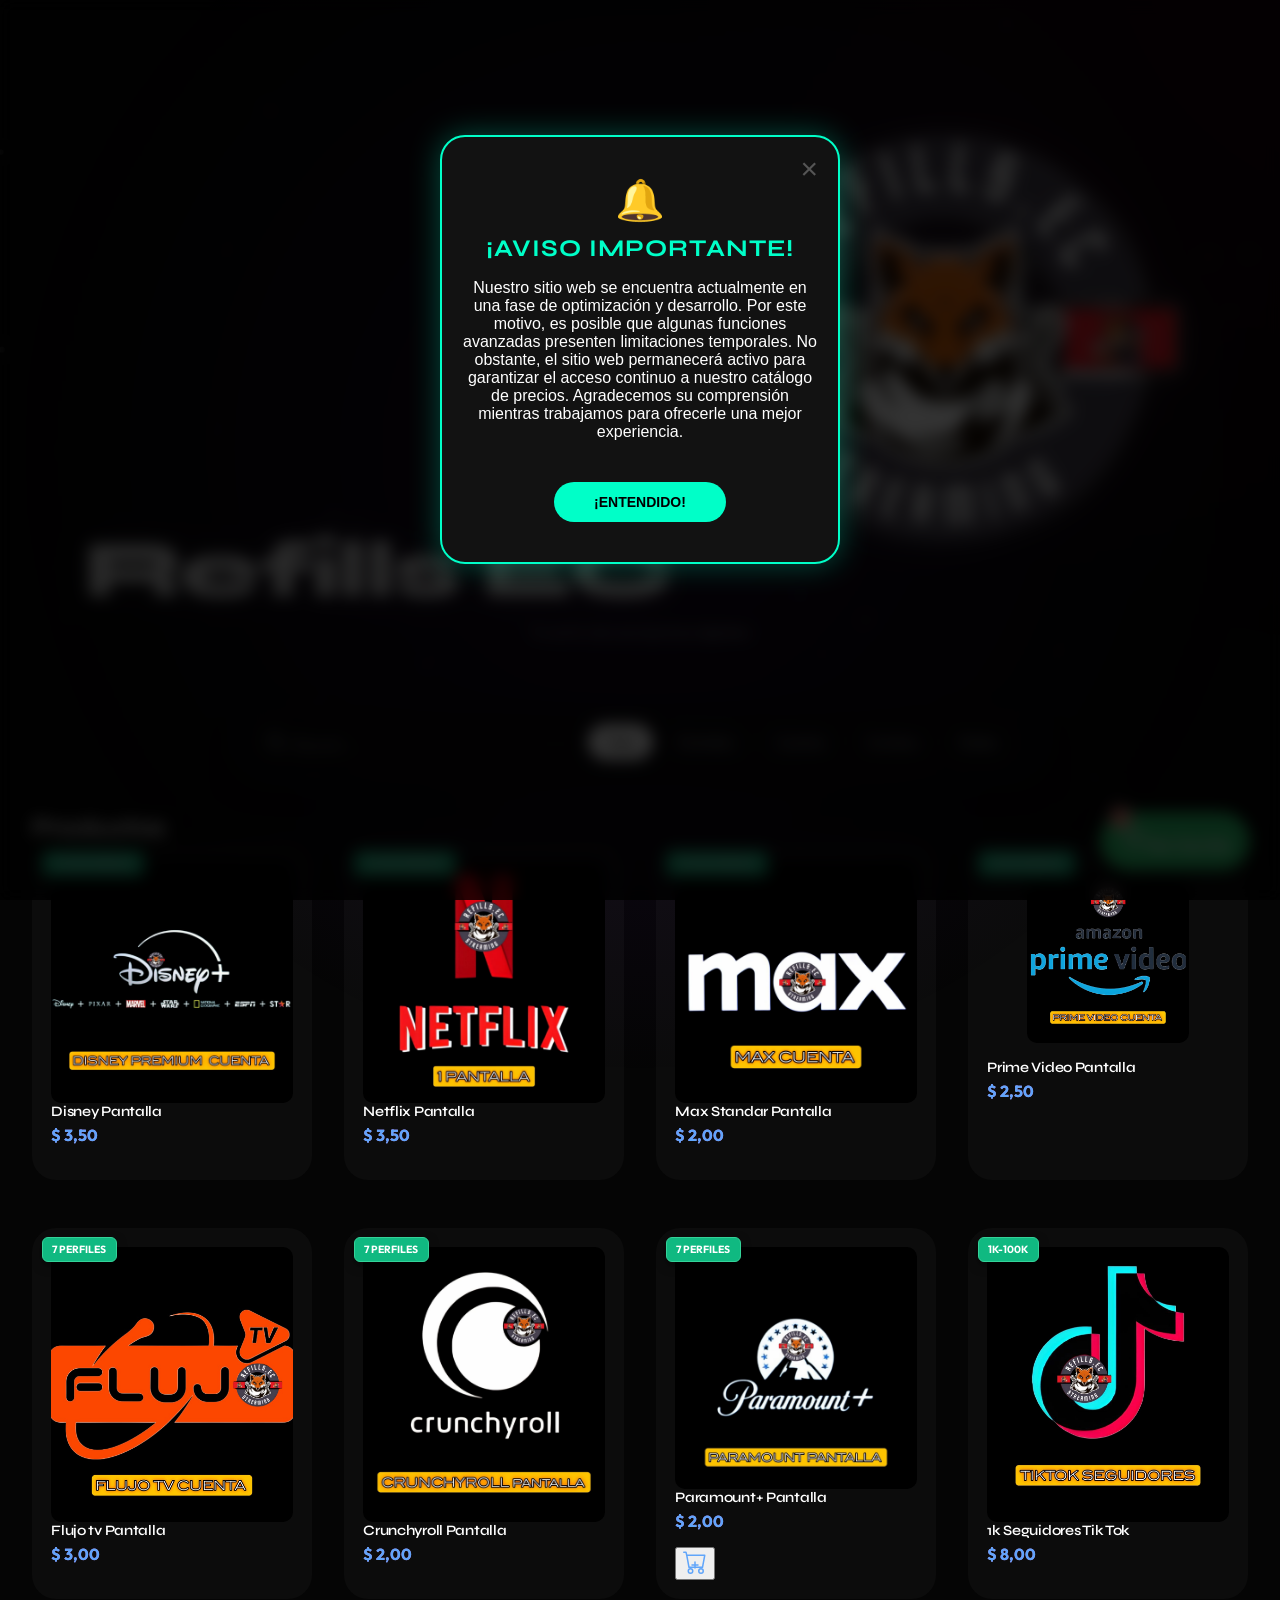
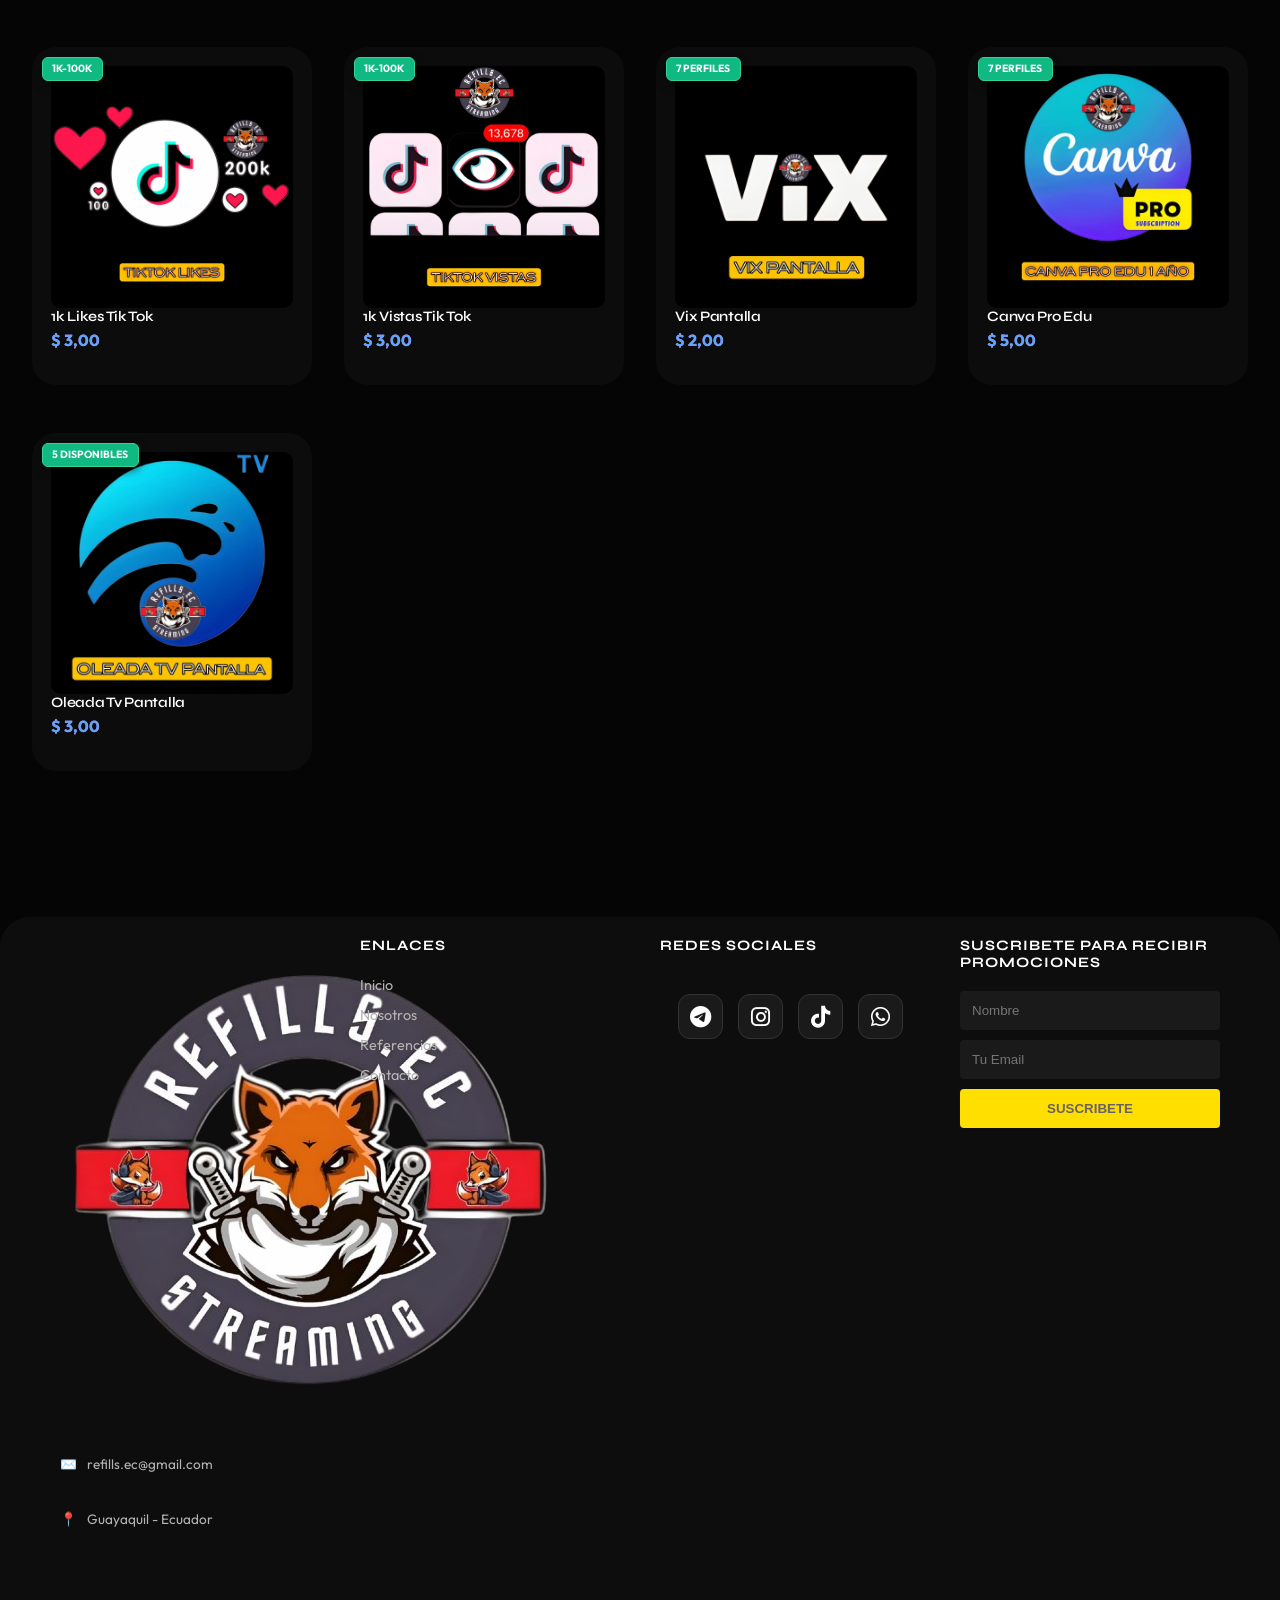
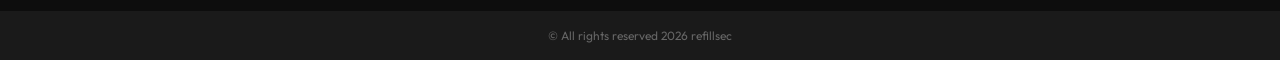
==== commit ffea21a1: "Update Index.html" ====
--- a/Index.html
+++ b/Index.html
@@ -477,7 +477,7 @@
         <a href="https://www.tiktok.com/@refills.ec?is_from_webapp=1&sender_device=pc" class="tiktok-link" target="blank">
             <i class="fa-brands fa-tiktok"></i>
         </a>
-        <a href="" class="whatsapp-link" target="blank">
+        <a href="https://wa.me/+593999293698" class="whatsapp-link" target="blank">
             <i class="fa-brands fa-whatsapp"></i>
         </a>
     </div>
@@ -563,3 +563,4 @@
 
 
 
+
--- a/shop/static/style.css
+++ b/shop/static/style.css
@@ -330,28 +330,70 @@
 .footer-column ul li a:hover { color: #f497c1; }
 
 /* --- REDES SOCIALES --- */
-.social-links { display: flex; gap: 15px; align-items: center; }
-
-.telegram-link { color: #26A5E4; font-weight: bold; text-decoration: none; transition: transform 0.3s; }
-
-.telegram-link i { font-size: 2rem; margin-right: 10px; }
-
-.icono-instagram-color {
-    font-size: 2rem; margin-right: 10px;
-    background: radial-gradient(circle at 30% 107%, #fdf497 0%, #fdf497 5%, #fd5949 45%, #d6249f 60%, #285AEB 90%);
-    -webkit-background-clip: text;
-    -webkit-text-fill-color: transparent;
-    display: inline-block;
-}
-
-.tiktok-link { color: #ffffff; font-weight: bold; text-decoration: none; transition: all 0.3s; }
-
-.tiktok-link:hover { color: #fe2c55; text-shadow: 2px 2px #25f4ee; }
-
-.whatsapp-link { color: #25D366; font-weight: bold; text-decoration: none; transition: all 0.3s; }
-
-.whatsapp-link:hover { color: #128C7E; transform: scale(1.1); }
-
+/* Contenedor principal de las redes */
+.social-links {
+    display: flex;
+    justify-content: center; /* Centra los iconos en la página */
+    align-items: center;
+    gap: 15px; /* Espacio uniforme entre ellos */
+    padding: 20px 0;
+}
+
+/* Estilo para TODOS los enlaces de redes sociales */
+.social-links a {
+    display: flex;
+    align-items: center;
+    justify-content: center;
+    
+    /* EL TRUCO: Definir un ancho y alto fijo */
+    width: 45px; 
+    height: 45px;
+    
+    background-color: #1a1a1a; /* Fondo oscuro */
+    border: 1px solid #333;    /* Borde sutil */
+    border-radius: 12px;       /* Bordes redondeados elegantes */
+    
+    text-decoration: none;
+    transition: all 0.3s ease;
+    position: relative;
+}
+
+/* Estilo para los ICONOS dentro de los enlaces */
+.social-links a i {
+    font-size: 22px; /* Tamaño del dibujo del icono */
+    color: #fff;     /* Color blanco por defecto */
+    transition: 0.3s;
+}
+
+/* --- EFECTOS HOVER (Al pasar el mouse) --- */
+
+/* Telegram */
+.social-links a.telegram-link:hover {
+    border-color: #26A5E4;
+    box-shadow: 0 0 15px rgba(38, 165, 228, 0.4);
+}
+.social-links a.telegram-link:hover i { color: #26A5E4; }
+
+/* Instagram */
+.social-links a.instagram-link:hover {
+    border-color: #E1306C;
+    box-shadow: 0 0 15px rgba(225, 48, 108, 0.4);
+}
+.social-links a.instagram-link:hover i { color: #E1306C; }
+
+/* TikTok */
+.social-links a.tiktok-link:hover {
+    border-color: #00f2ea;
+    box-shadow: 0 0 15px rgba(0, 242, 234, 0.4);
+}
+.social-links a.tiktok-link:hover i { color: #00f2ea; }
+
+/* WhatsApp */
+.social-links a.whatsapp-link:hover {
+    border-color: #25D366;
+    box-shadow: 0 0 15px rgba(37, 211, 102, 0.4);
+}
+.social-links a.whatsapp-link:hover i { color: #25D366; }
 /* --- BOTÓN FLOTANTE CARRITO --- */
 .btn-flotante {
     position: fixed; bottom: 30px; right: 30px;
@@ -415,3 +457,83 @@
     .btn-flotante { padding: 15px; }
     .icono-carrito { margin-right: 0; }
 }
+
+/* Contenedor principal */
+.modal {
+  display: none; 
+  position: fixed;
+  z-index: 9999; /* Siempre por encima de todo */
+  left: 0;
+  top: 0;
+  width: 100%;
+  height: 100%;
+  background-color: rgba(0, 0, 0, 0.8); 
+  backdrop-filter: blur(8px); /* Efecto de desenfoque elegante */
+}
+
+/* Caja del anuncio */
+.modal-contenido {
+  background: #121212;
+  margin: 15vh auto;
+  padding: 40px 20px;
+  border: 2px solid #00ffc8; /* Borde neón verde/cian */
+  border-radius: 25px;
+  width: 85%;
+  max-width: 400px;
+  text-align: center;
+  position: relative;
+  box-shadow: 0 0 30px rgba(0, 255, 200, 0.3);
+  color: white;
+  font-family: 'Poppins', sans-serif;
+  animation: aparecer 0.4s ease-out;
+}
+
+/* Animación de entrada */
+@keyframes aparecer {
+  from { transform: scale(0.7); opacity: 0; }
+  to { transform: scale(1); opacity: 1; }
+}
+
+.icono-alerta {
+  font-size: 40px;
+  margin-bottom: 10px;
+}
+
+.modal-header h2 {
+  color: #00ffc8;
+  margin: 0 0 15px 0;
+  text-transform: uppercase;
+  letter-spacing: 1px;
+}
+
+/* Botón de cerrar (X) */
+.cerrar {
+  position: absolute;
+  top: 15px;
+  right: 20px;
+  font-size: 30px;
+  color: #555;
+  cursor: pointer;
+}
+
+/* Botón de acción */
+#btnEntendido {
+  background: #00ffc8;
+  color: #000;
+  border: none;
+  padding: 12px 40px;
+  font-size: 14px;
+  font-weight: 800;
+  border-radius: 50px;
+  cursor: pointer;
+  margin-top: 25px;
+  transition: 0.3s;
+}
+
+#btnEntendido:hover {
+  background: #fff;
+  box-shadow: 0 0 20px #00ffc8;
+  transform: translateY(-2px);
+}
+
+
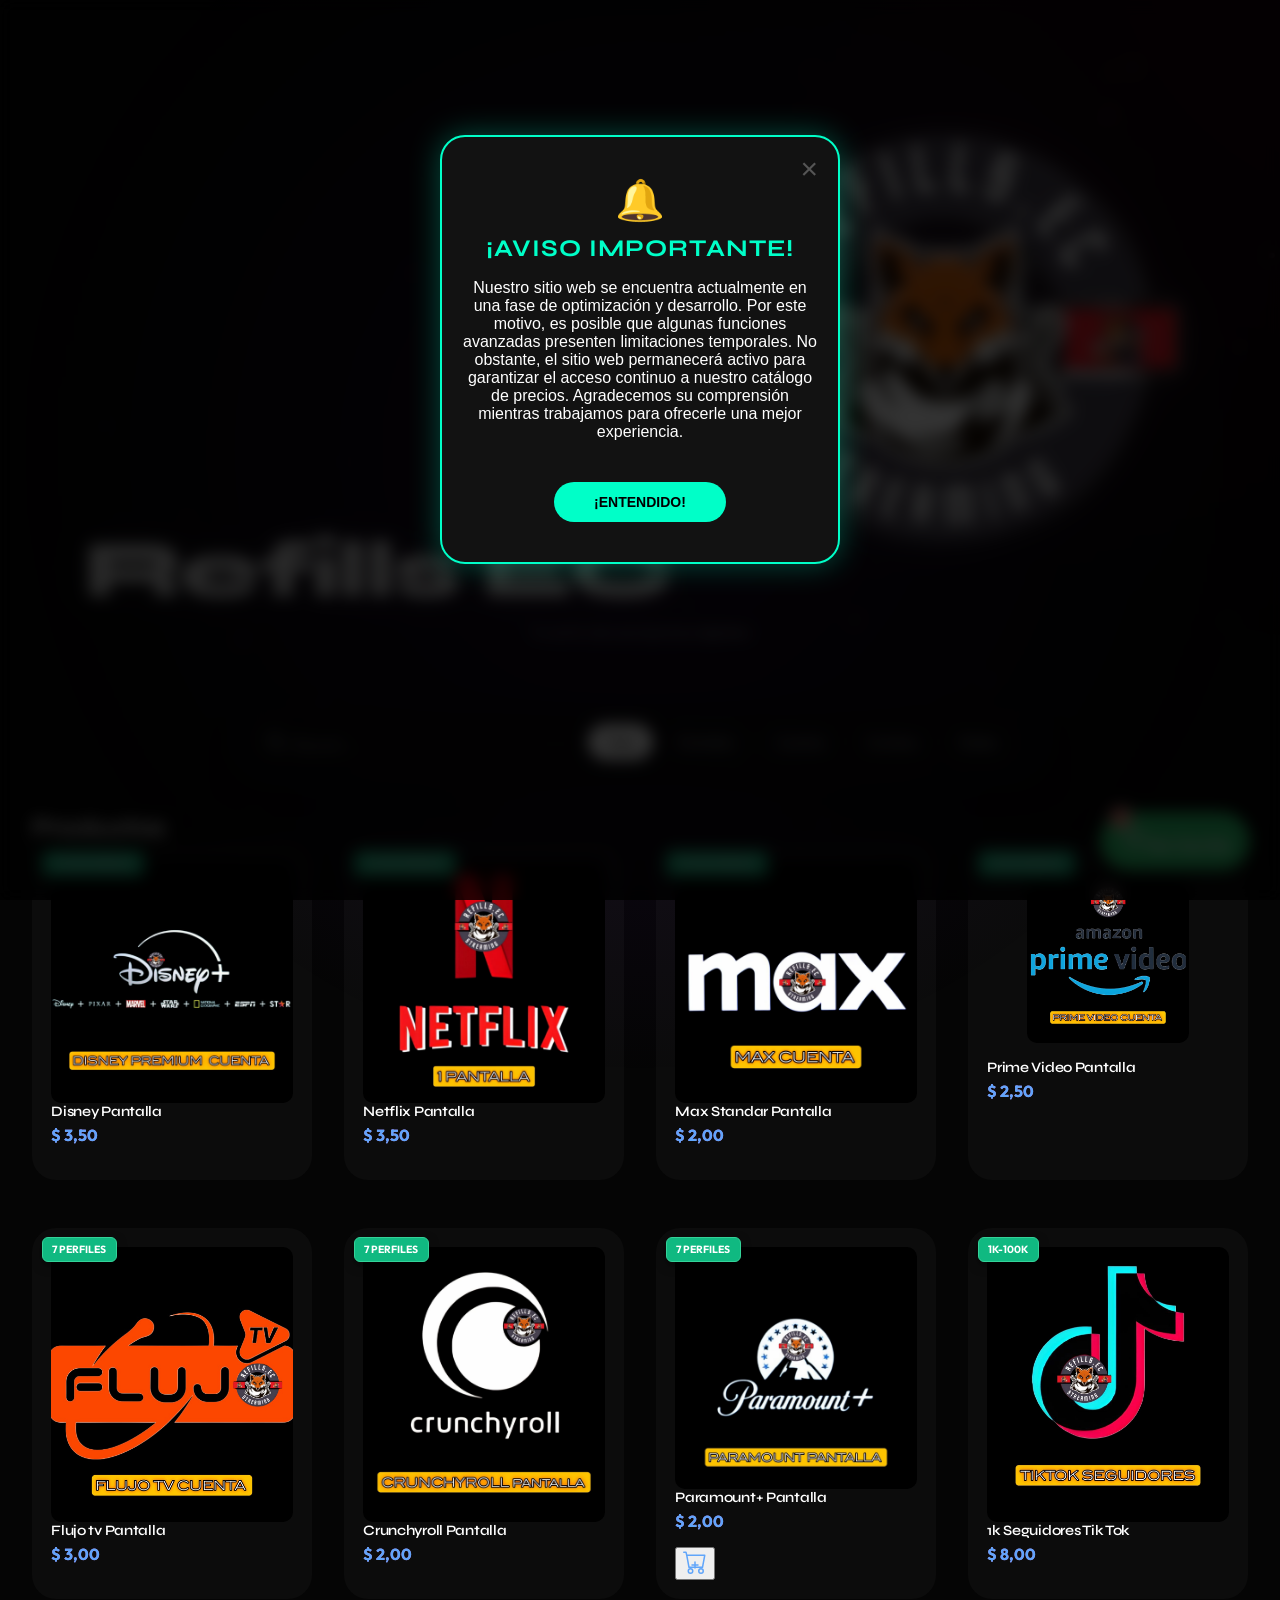
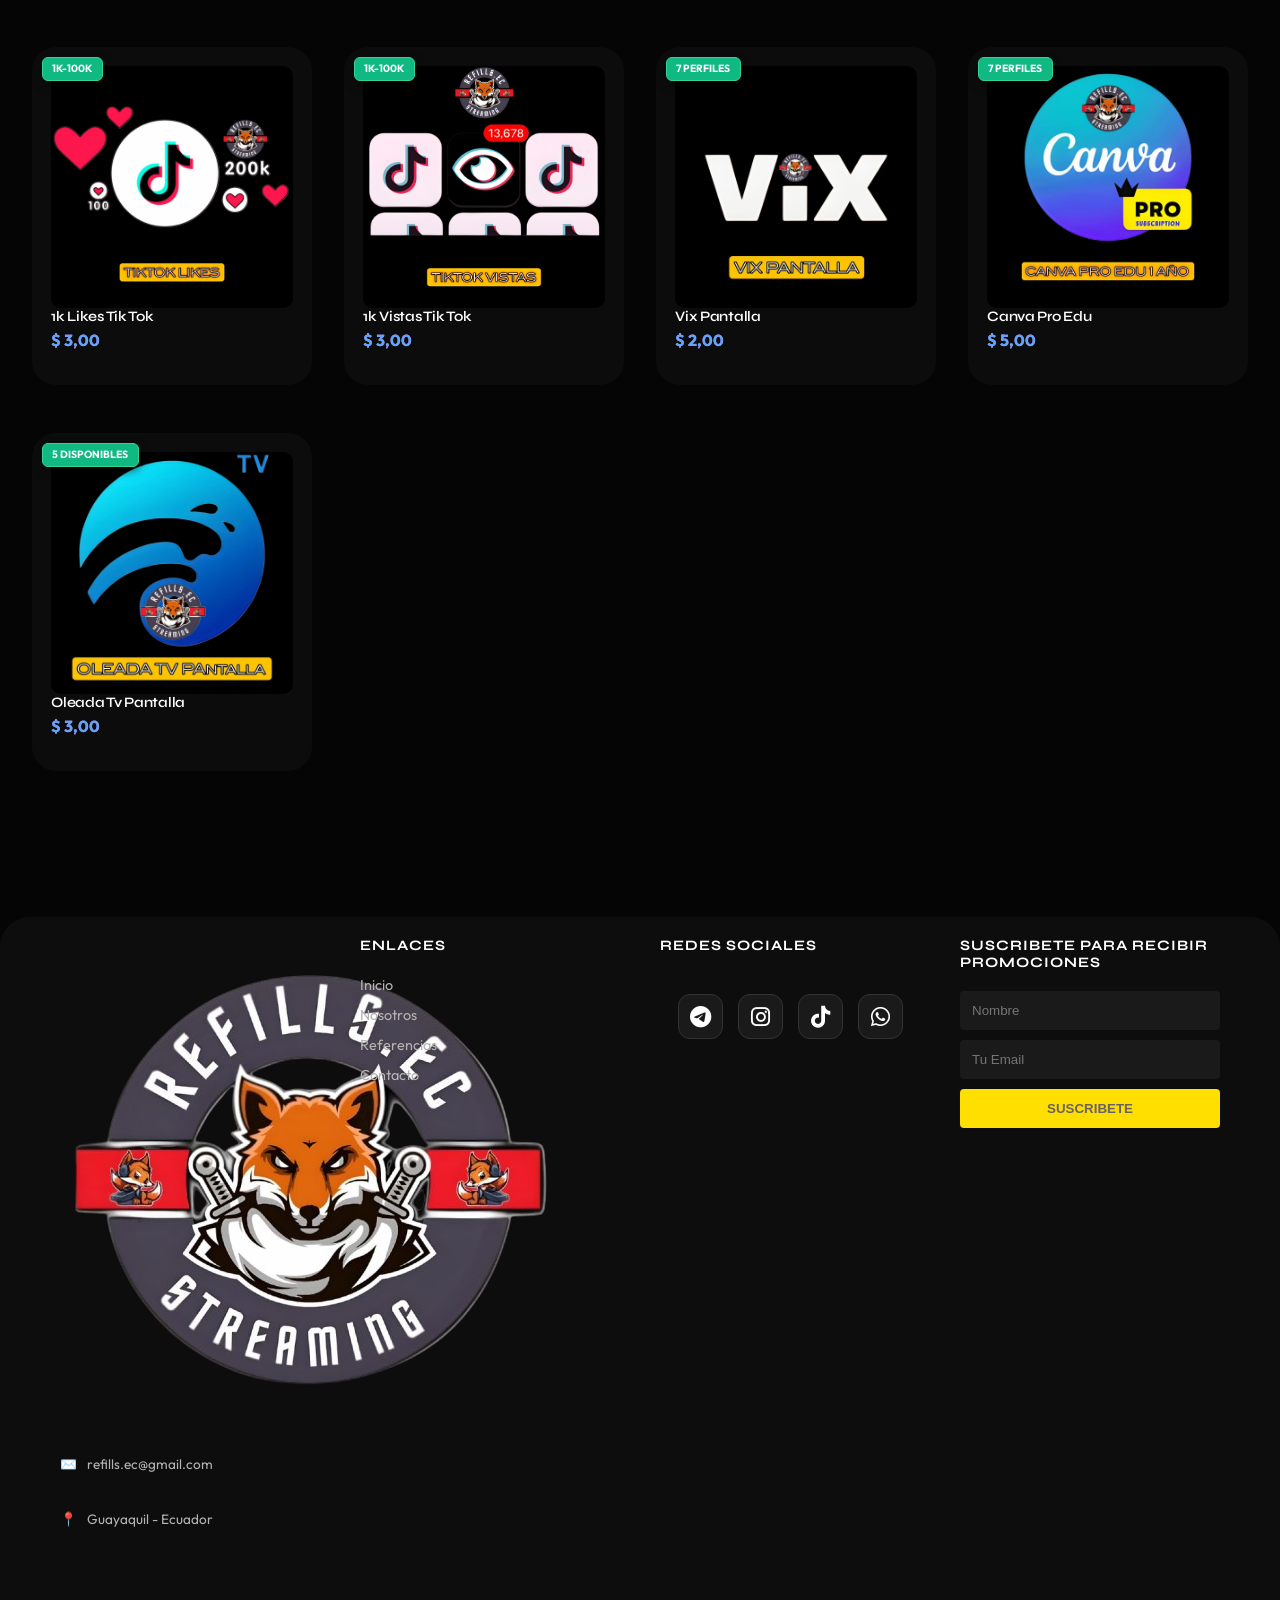
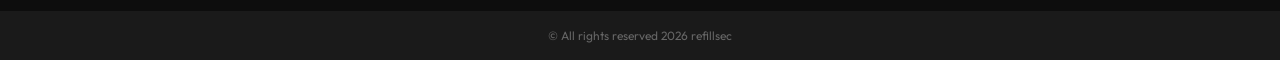
==== commit e834f2bf: "Update Index.html" ====
--- a/Index.html
+++ b/Index.html
@@ -403,7 +403,6 @@
                         </div>
                     </div>
                 </div>
-
                 <div data-category="completas" class="product-card overflow-hidden flex-col ">
                     <div class="stock-tag available">5 Disponibles</div>
                     <img src="img/oleada.jpeg"
@@ -434,6 +433,8 @@
         </main>
     </div>
 </div> 
+
+               
 
                 
 <footer class="footer-refills">
@@ -564,3 +565,4 @@
 
 
 
+
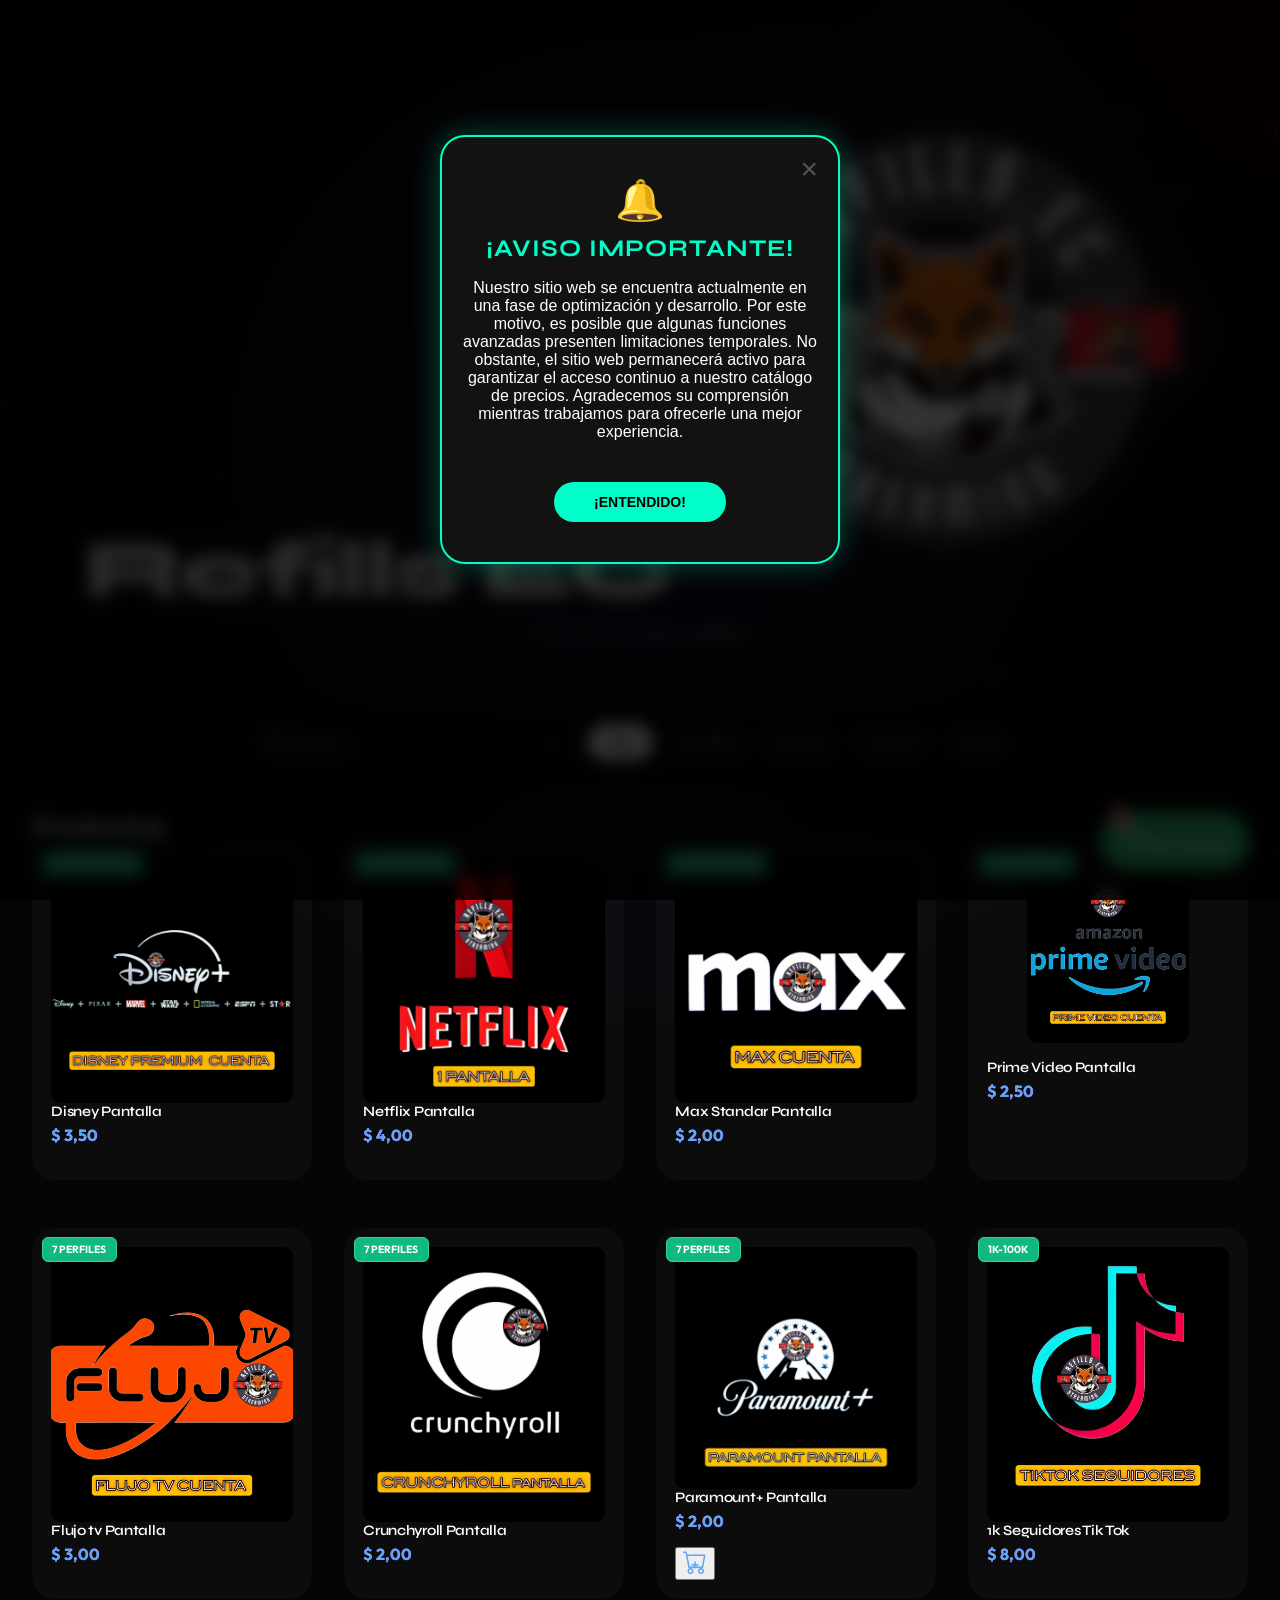
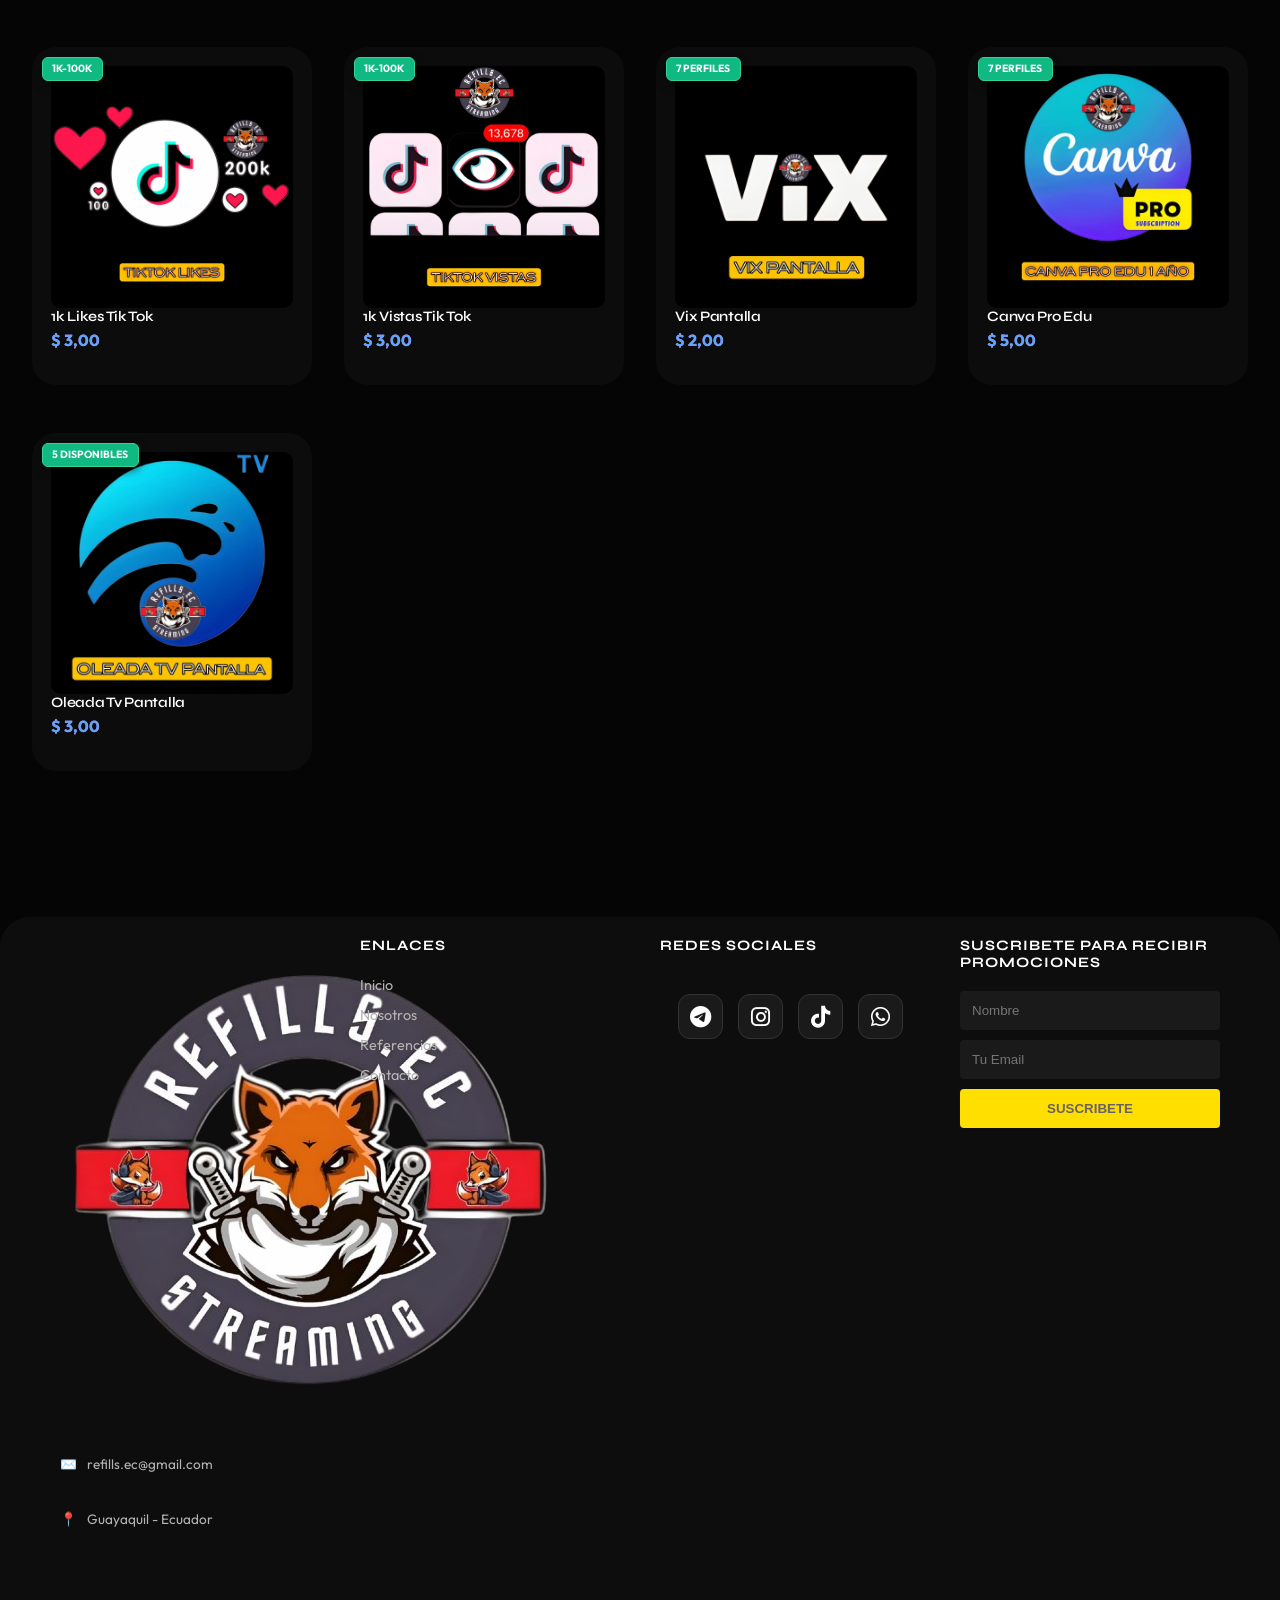
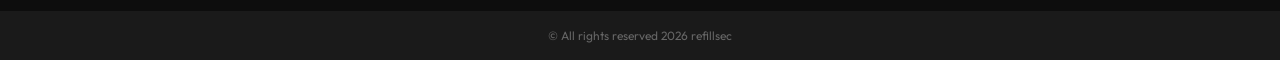
==== commit f768a3fe: "Update Index.html" ====
--- a/Index.html
+++ b/Index.html
@@ -93,7 +93,7 @@
                         <div class="text-center flex-grow">
                             <h3 class="font-bold text-lg product-name">Netflix Pantalla </h3>
                             <p style="color: var(--neon-blue);" class="text-lg font-semibold product-price mt-1">
-                                $&nbsp;3,50</p>
+                                $&nbsp;4,00</p>
                         </div>
                         <div class="flex justify-end mt-2">
 
@@ -566,3 +566,4 @@
 
 
 
+
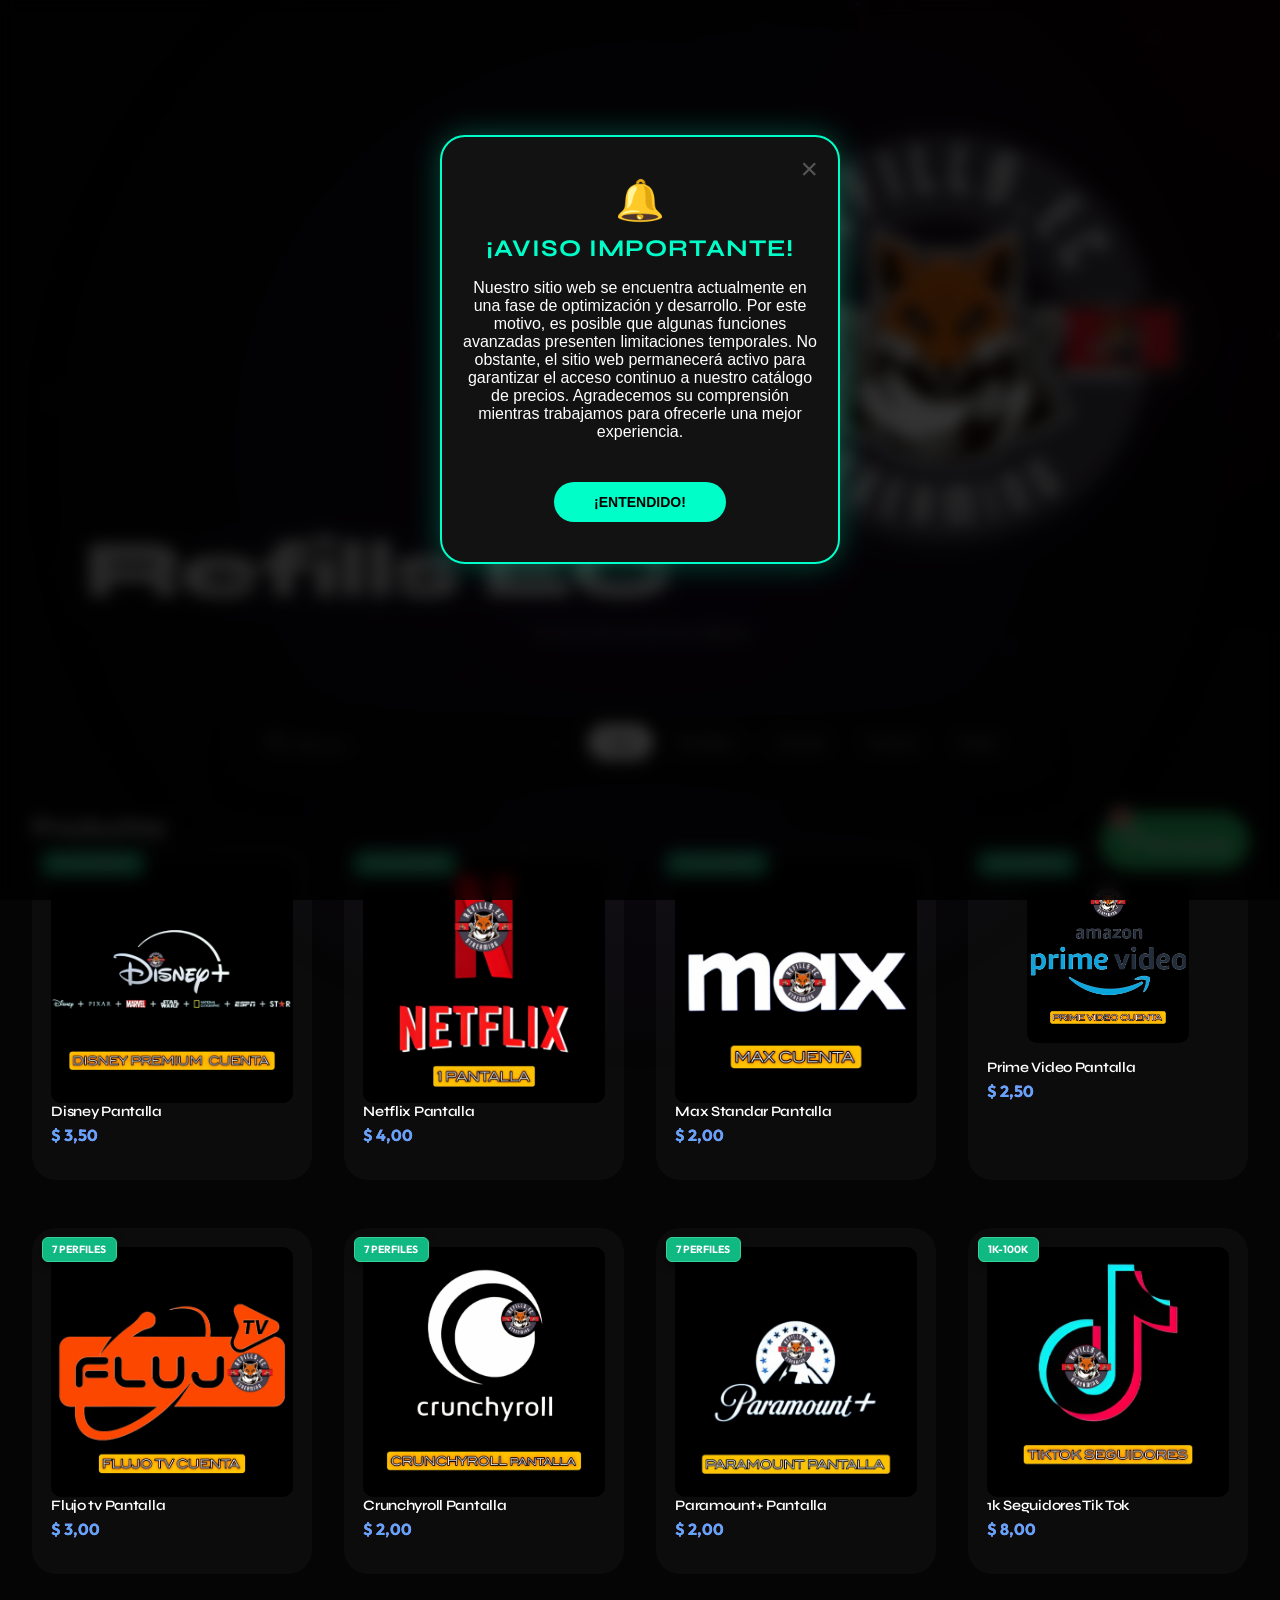
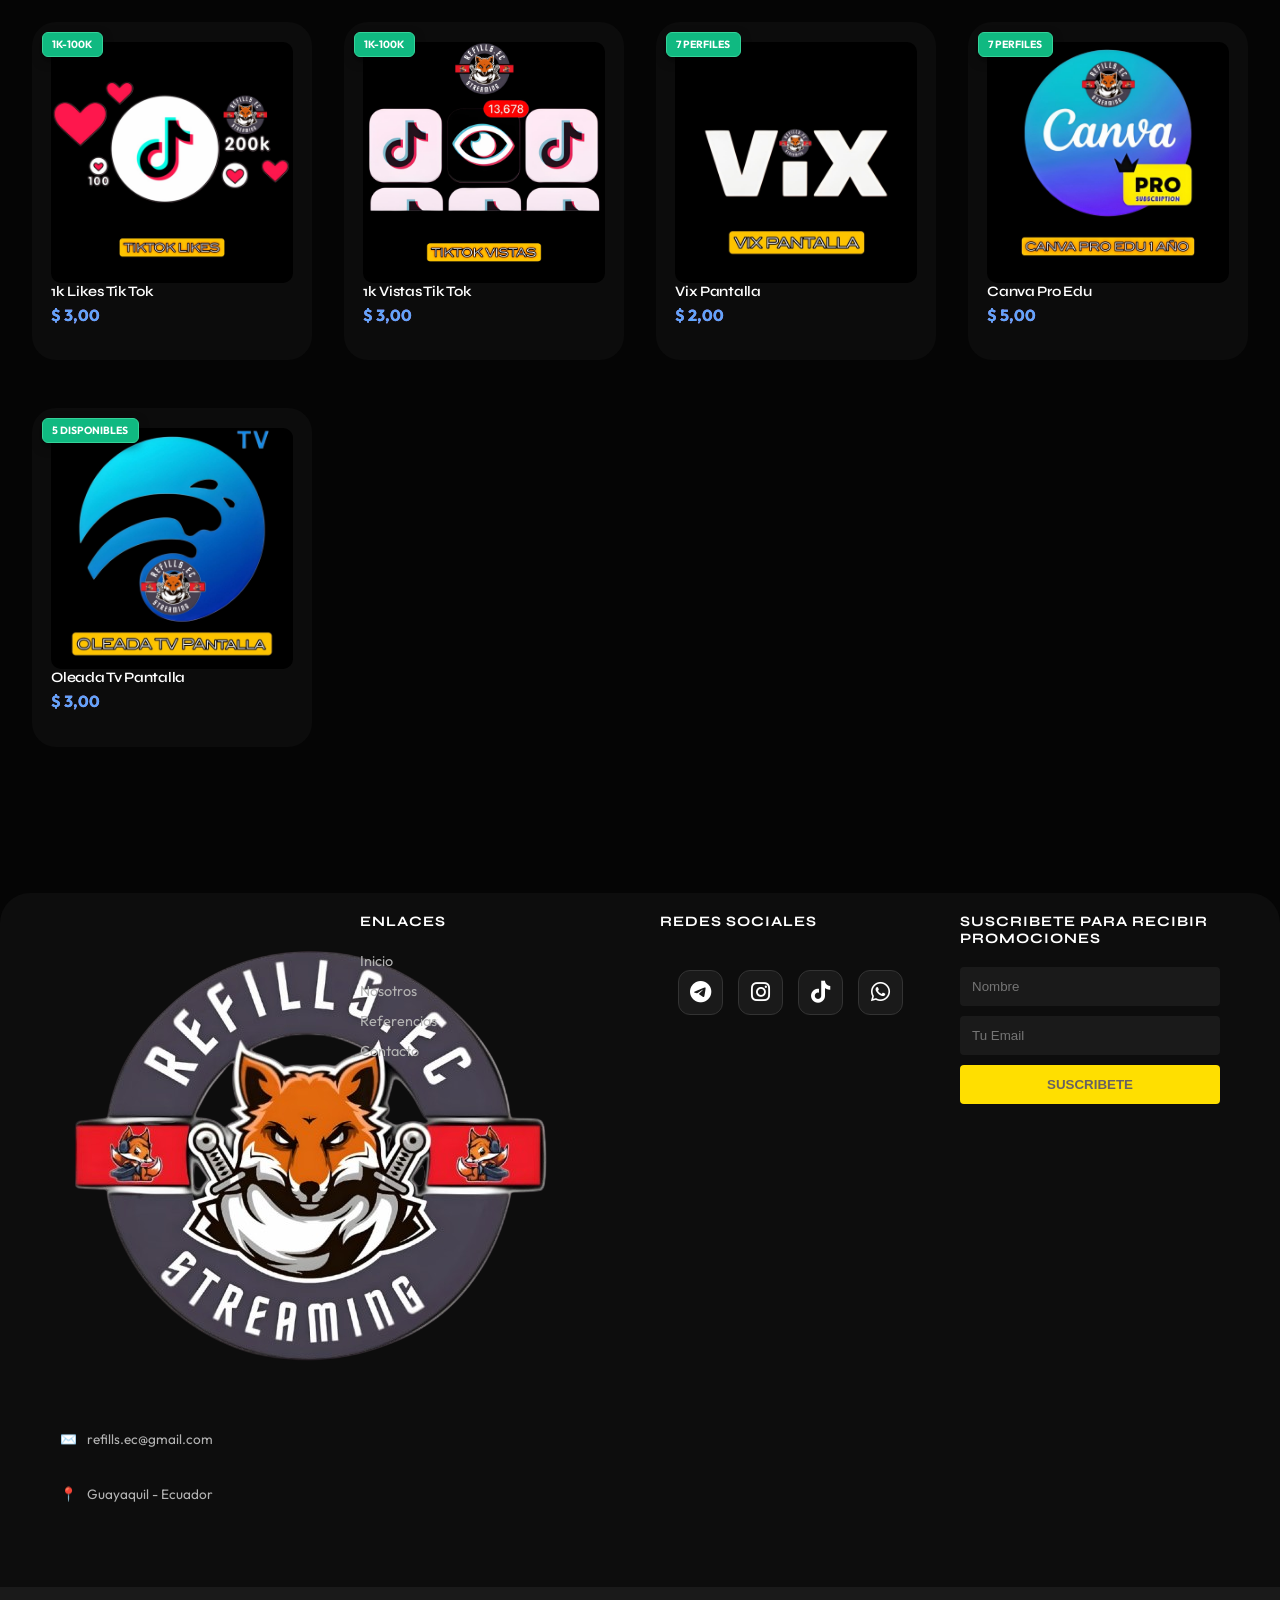
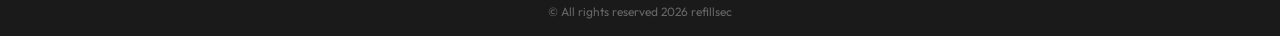
==== commit 2bb70ad3: "Update Index.html" ====
--- a/Index.html
+++ b/Index.html
@@ -247,19 +247,6 @@
                     <path d="M0 1.5A.5.5 0 0 1 .5 1H2a.5.5 0 0 1 .485.379L2.89 3H14.5a.5.5 0 0 1 .491.592l-1.5 8A.5.5 0 0 1 13 12H4a.5.5 0 0 1-.491-.408L2.01 3.607 1.61 2H.5a.5.5 0 0 1-.5-.5zM3.102 4l1.313 7h8.17l1.313-7H3.102zM5 12a2 2 0 1 0 0 4 2 2 0 0 0 0-4zm7 0a2 2 0 1 0 0 4 2 2 0 0 0 0-4zm-7 1a1 1 0 1 1 0 2 1 1 0 0 1 0-2zm7 0a1 1 0 1 1 0 2 1 1 0 0 1 0-2z"></path>
                 </svg>
             </a>
-
-            <button 
-                class="btn-add-cart p-2 rounded-full transition-all duration-200 hover:scale-125 bg-transparent border-none cursor-pointer"
-                data-id="paramount-01" 
-                data-name="Paramount+ Pantalla" 
-                data-price="2.00"
-                style="color: var(--neon-blue);" 
-                title="Añadir al carrito">
-                <svg xmlns="http://www.w3.org/2000/svg" width="24" height="24" fill="currentColor" viewBox="0 0 16 16">
-                    <path d="M8 7.5a.5.5 0 0 1 .5.5v1.5H10a.5.5 0 0 1 0 1H8.5V12a.5.5 0 0 1-1 0v-1.5H6a.5.5 0 0 1 0-1h1.5V8a.5.5 0 0 1 .5-.5z"/>
-                    <path d="M.5 1a.5.5 0 0 0 0 1h1.11l.401 1.607 1.498 7.985A.5.5 0 0 0 4 12h1a2 2 0 1 0 0 4 2 2 0 0 0 0-4h7a2 2 0 1 0 0 4 2 2 0 0 0 0-4h1a.5.5 0 0 0 .491-.408l1.5-8A.5.5 0 0 0 14.5 3H2.89l-.405-1.621A.5.5 0 0 0 2 1H.5zm3.915 10L3.102 4h10.796l-1.313 7h-8.17zM6 14a1 1 0 1 1-2 0 1 1 0 0 1 2 0zm7 0a1 1 0 1 1-2 0 1 1 0 0 1 2 0z"/>
-                </svg>
-            </button>
         </div>
     </div>
 </div>
@@ -567,3 +554,4 @@
 
 
 
+
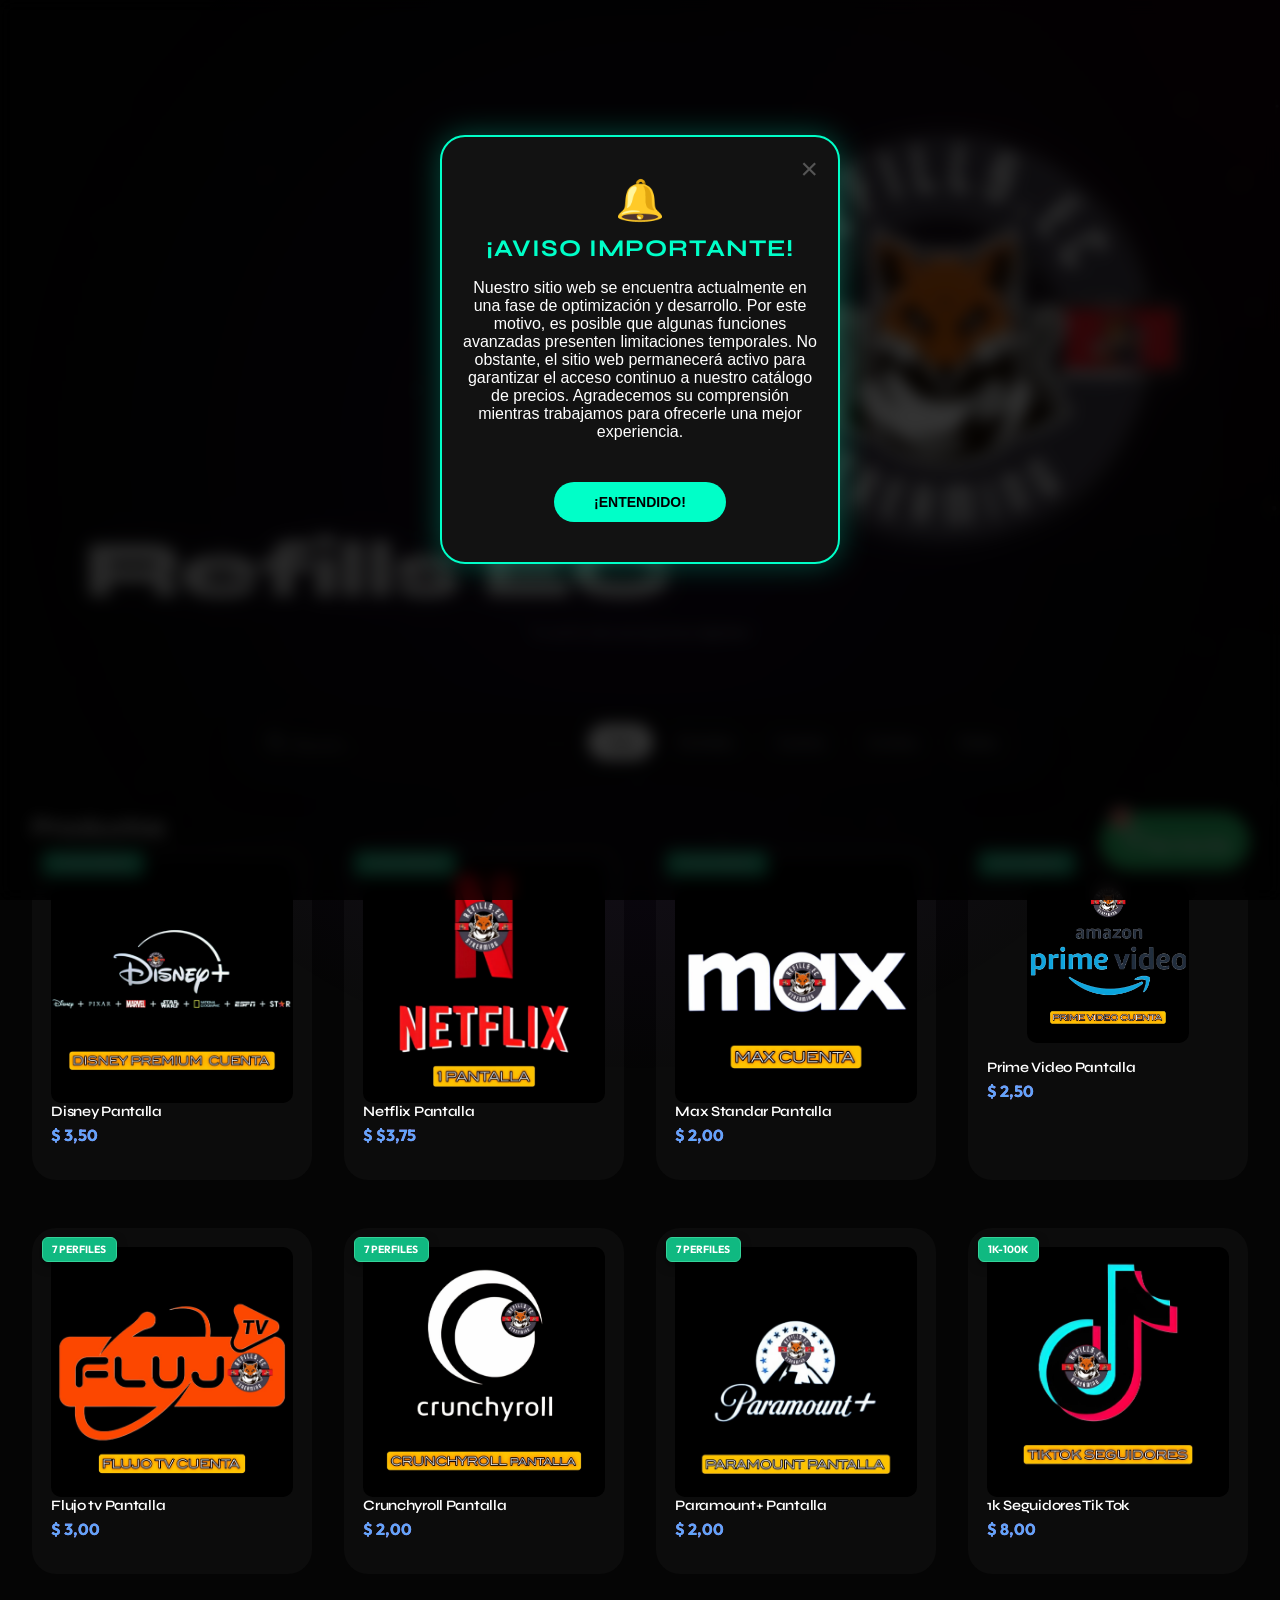
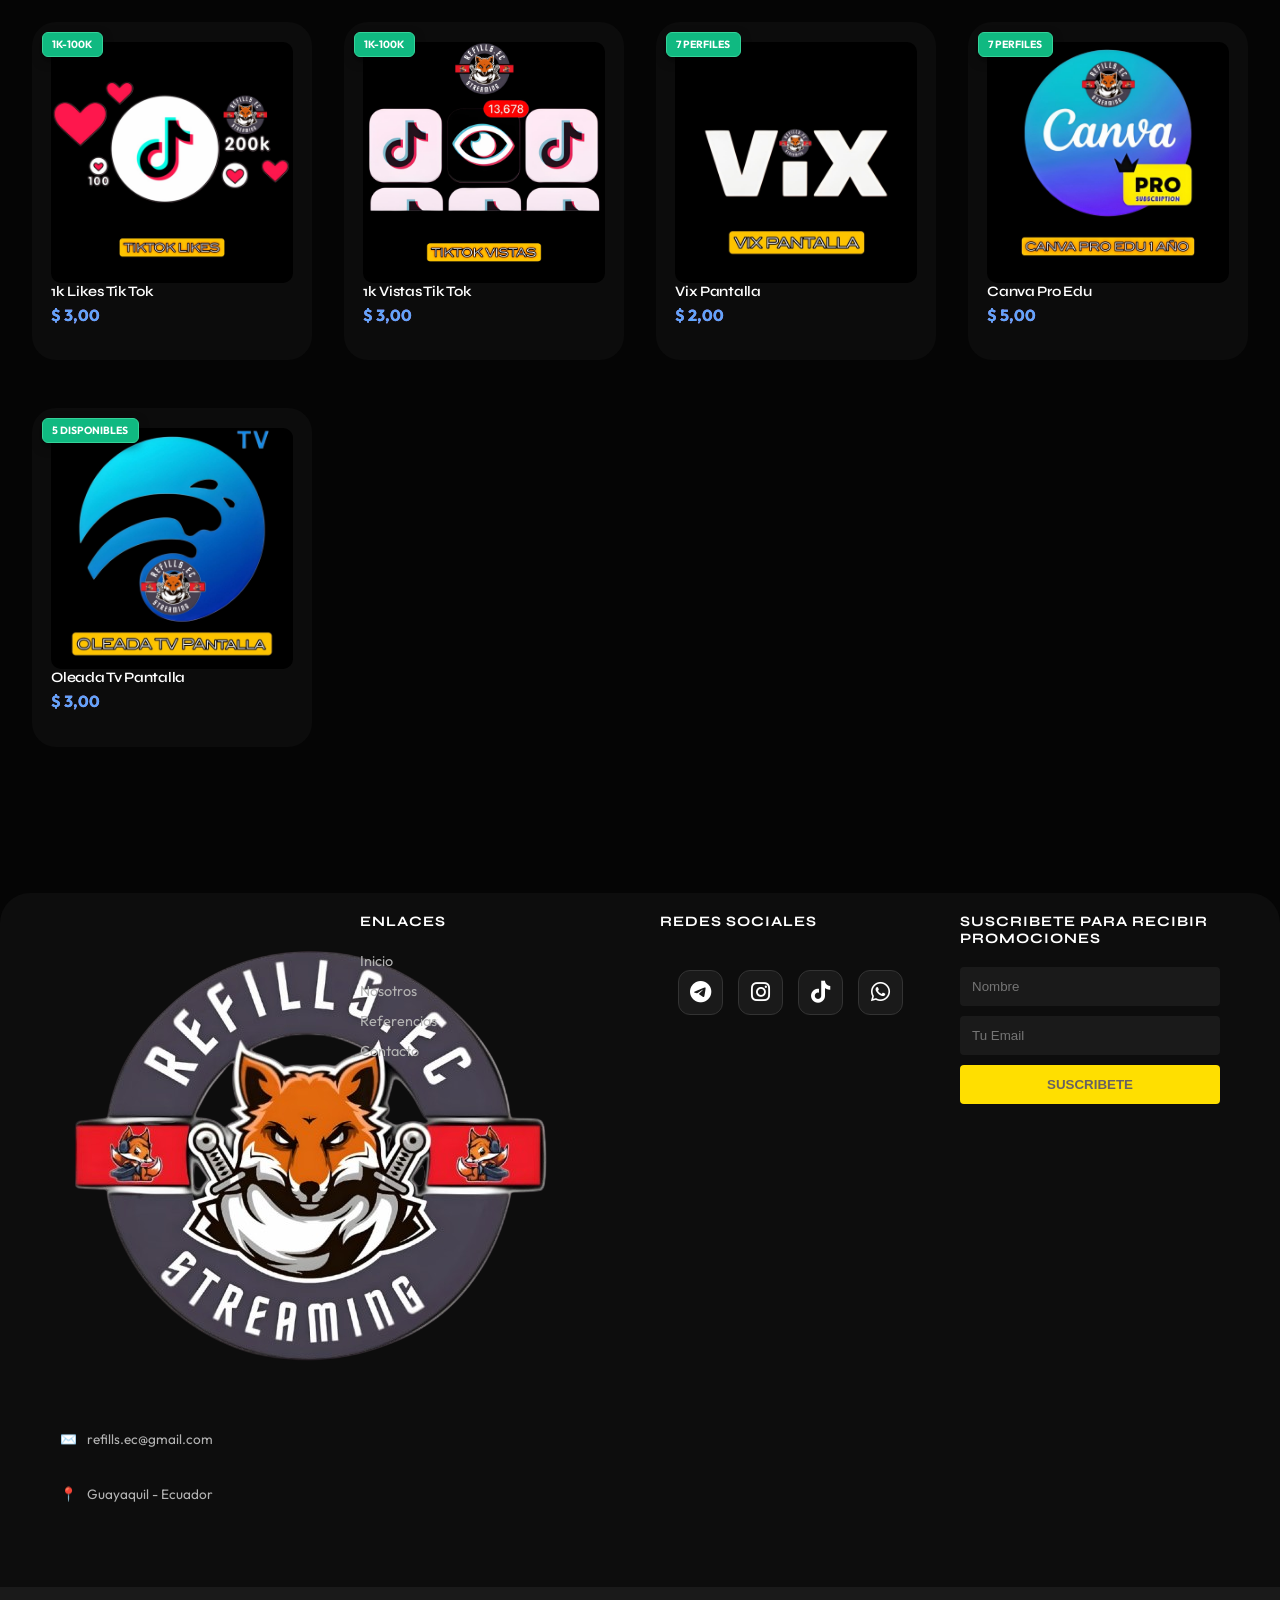
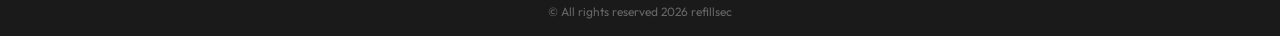
==== commit 8f8cd821: "Update Index.html" ====
--- a/Index.html
+++ b/Index.html
@@ -93,7 +93,7 @@
                         <div class="text-center flex-grow">
                             <h3 class="font-bold text-lg product-name">Netflix Pantalla </h3>
                             <p style="color: var(--neon-blue);" class="text-lg font-semibold product-price mt-1">
-                                $&nbsp;4,00</p>
+                                $&nbsp;$3,75</p>
                         </div>
                         <div class="flex justify-end mt-2">
 
@@ -555,3 +555,4 @@
 
 
 
+
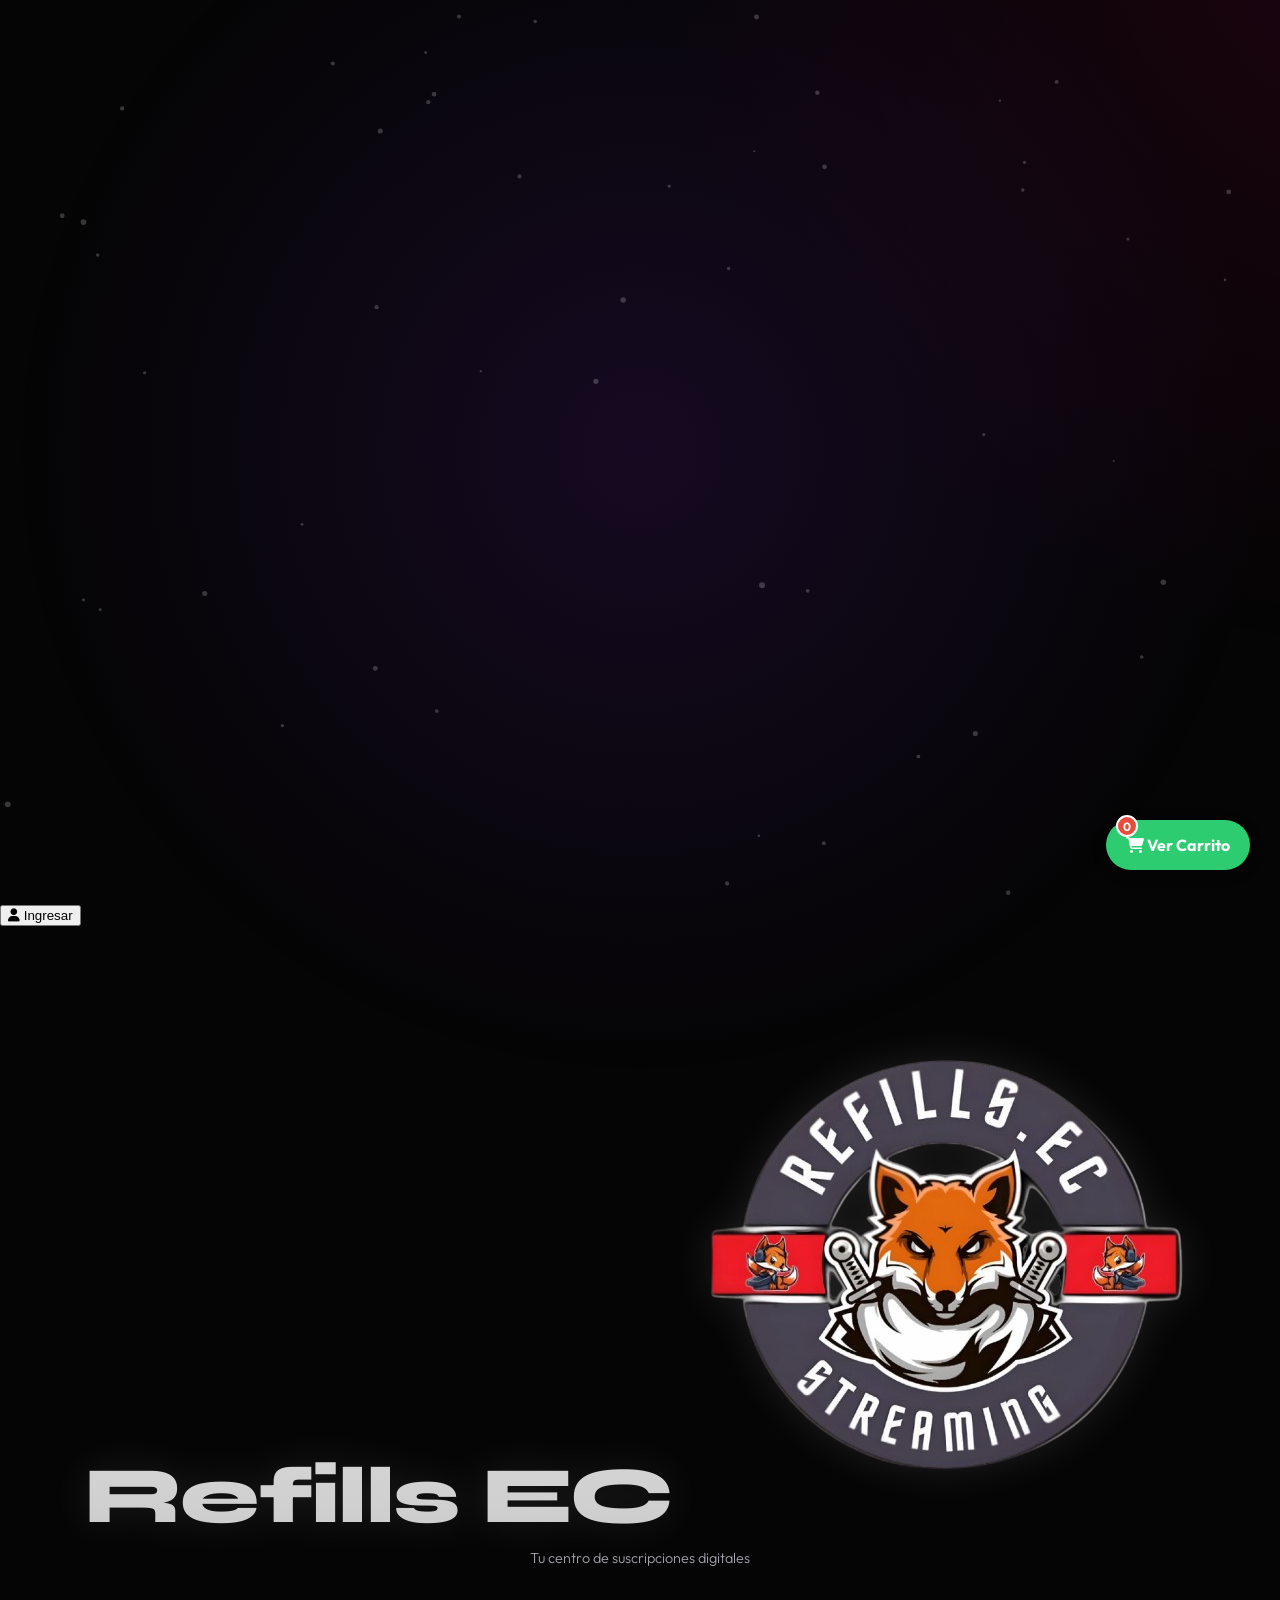
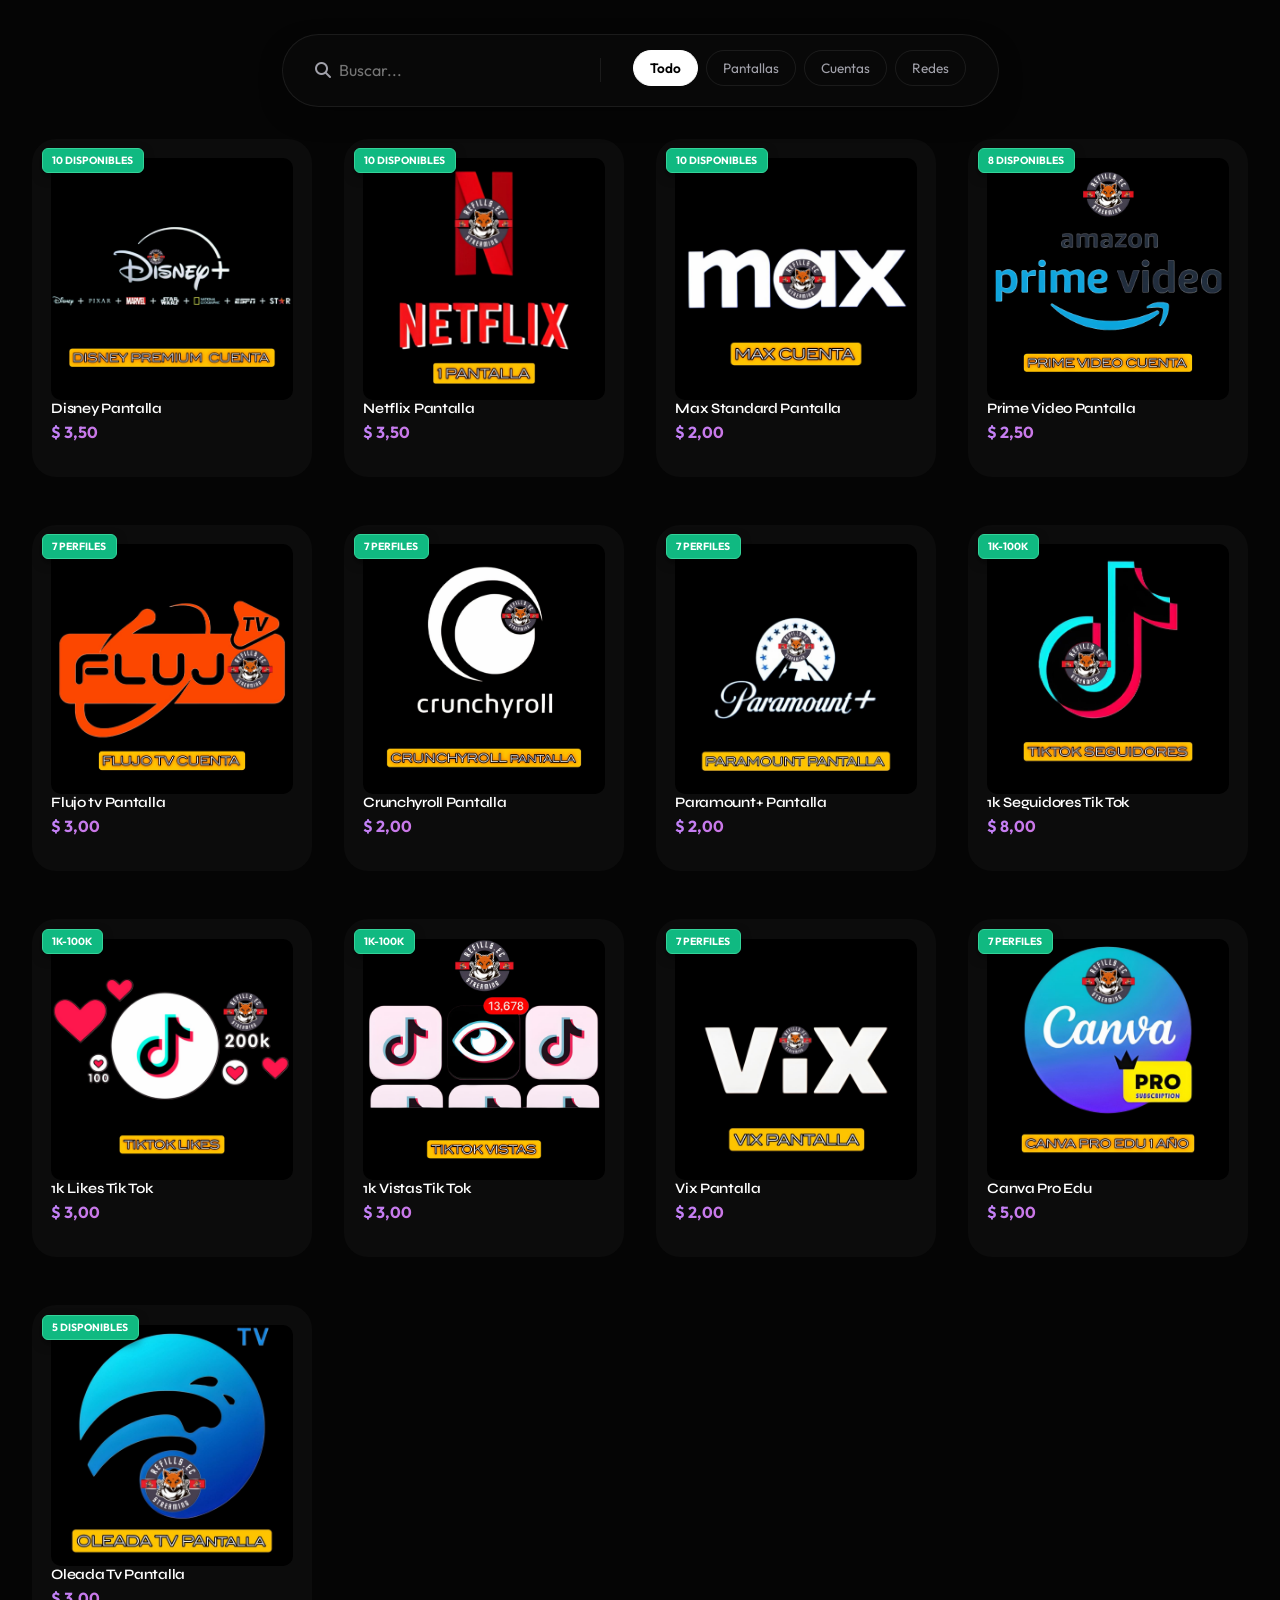
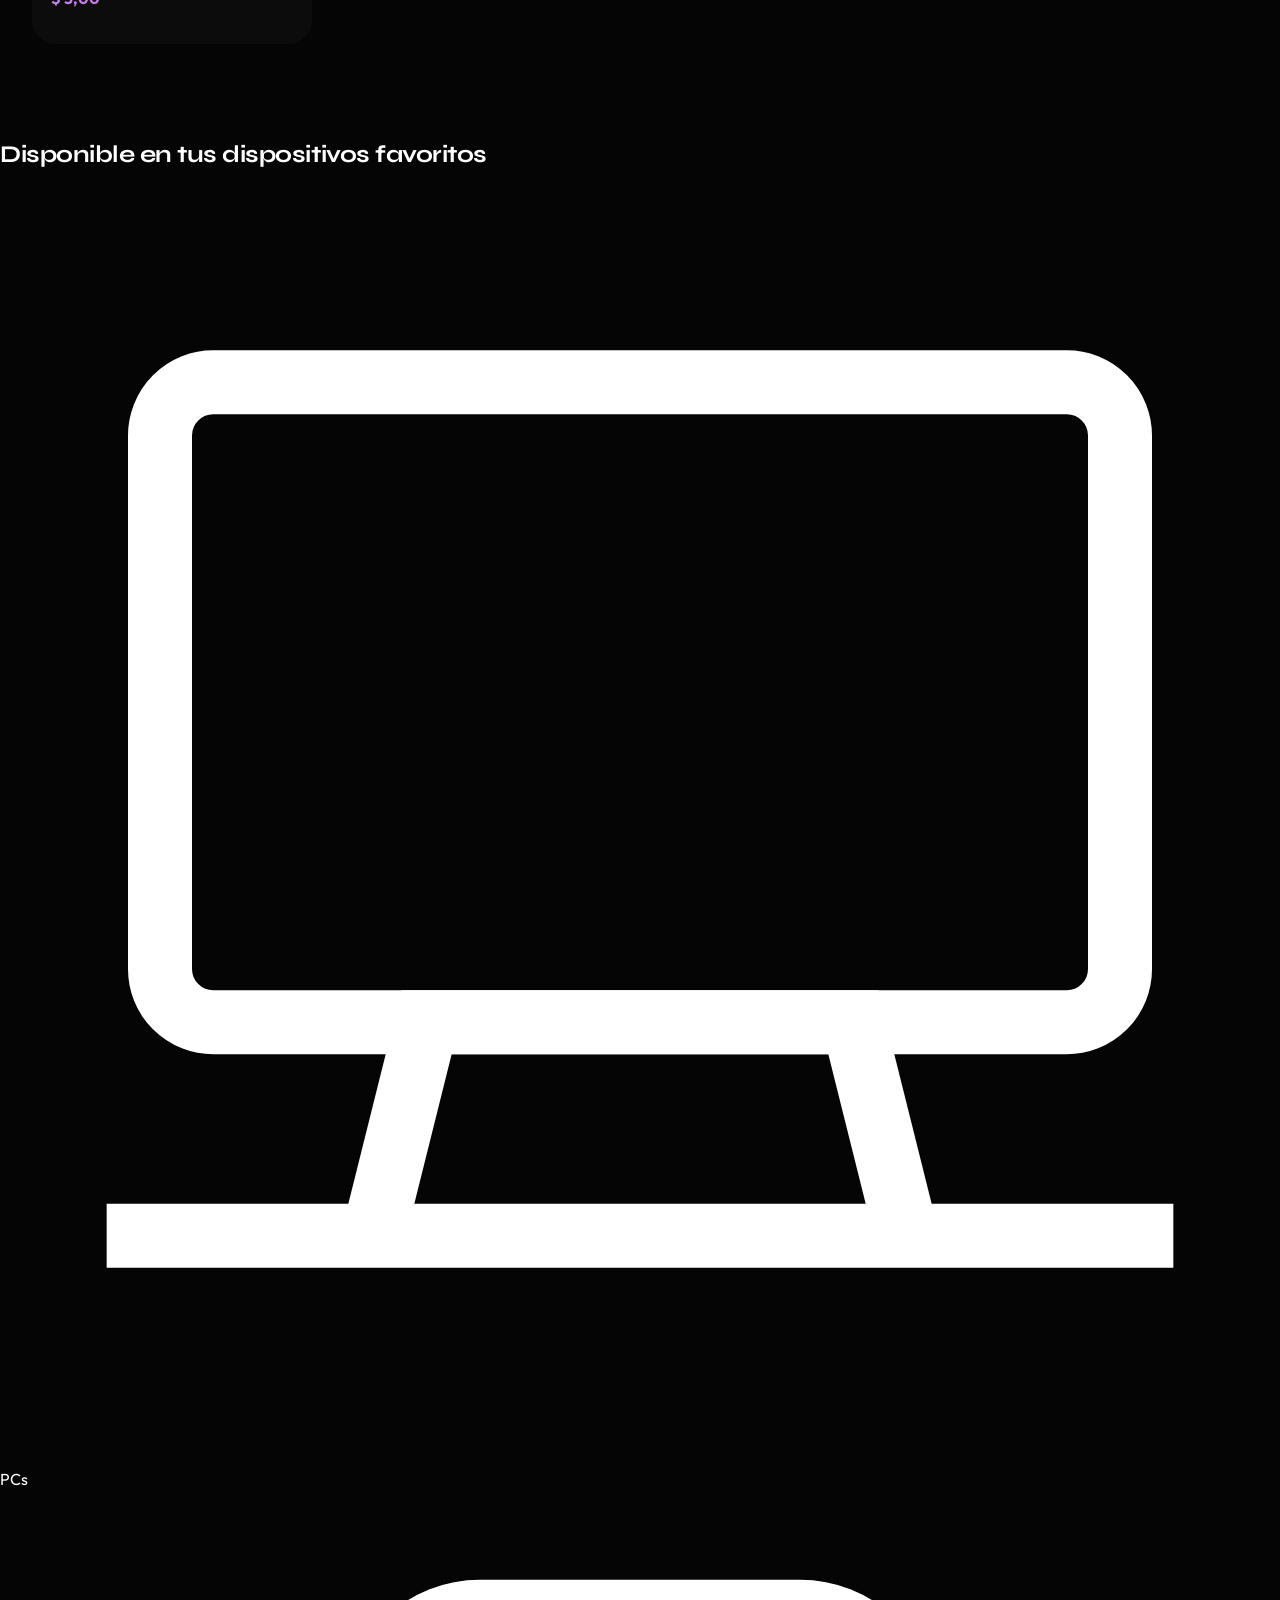
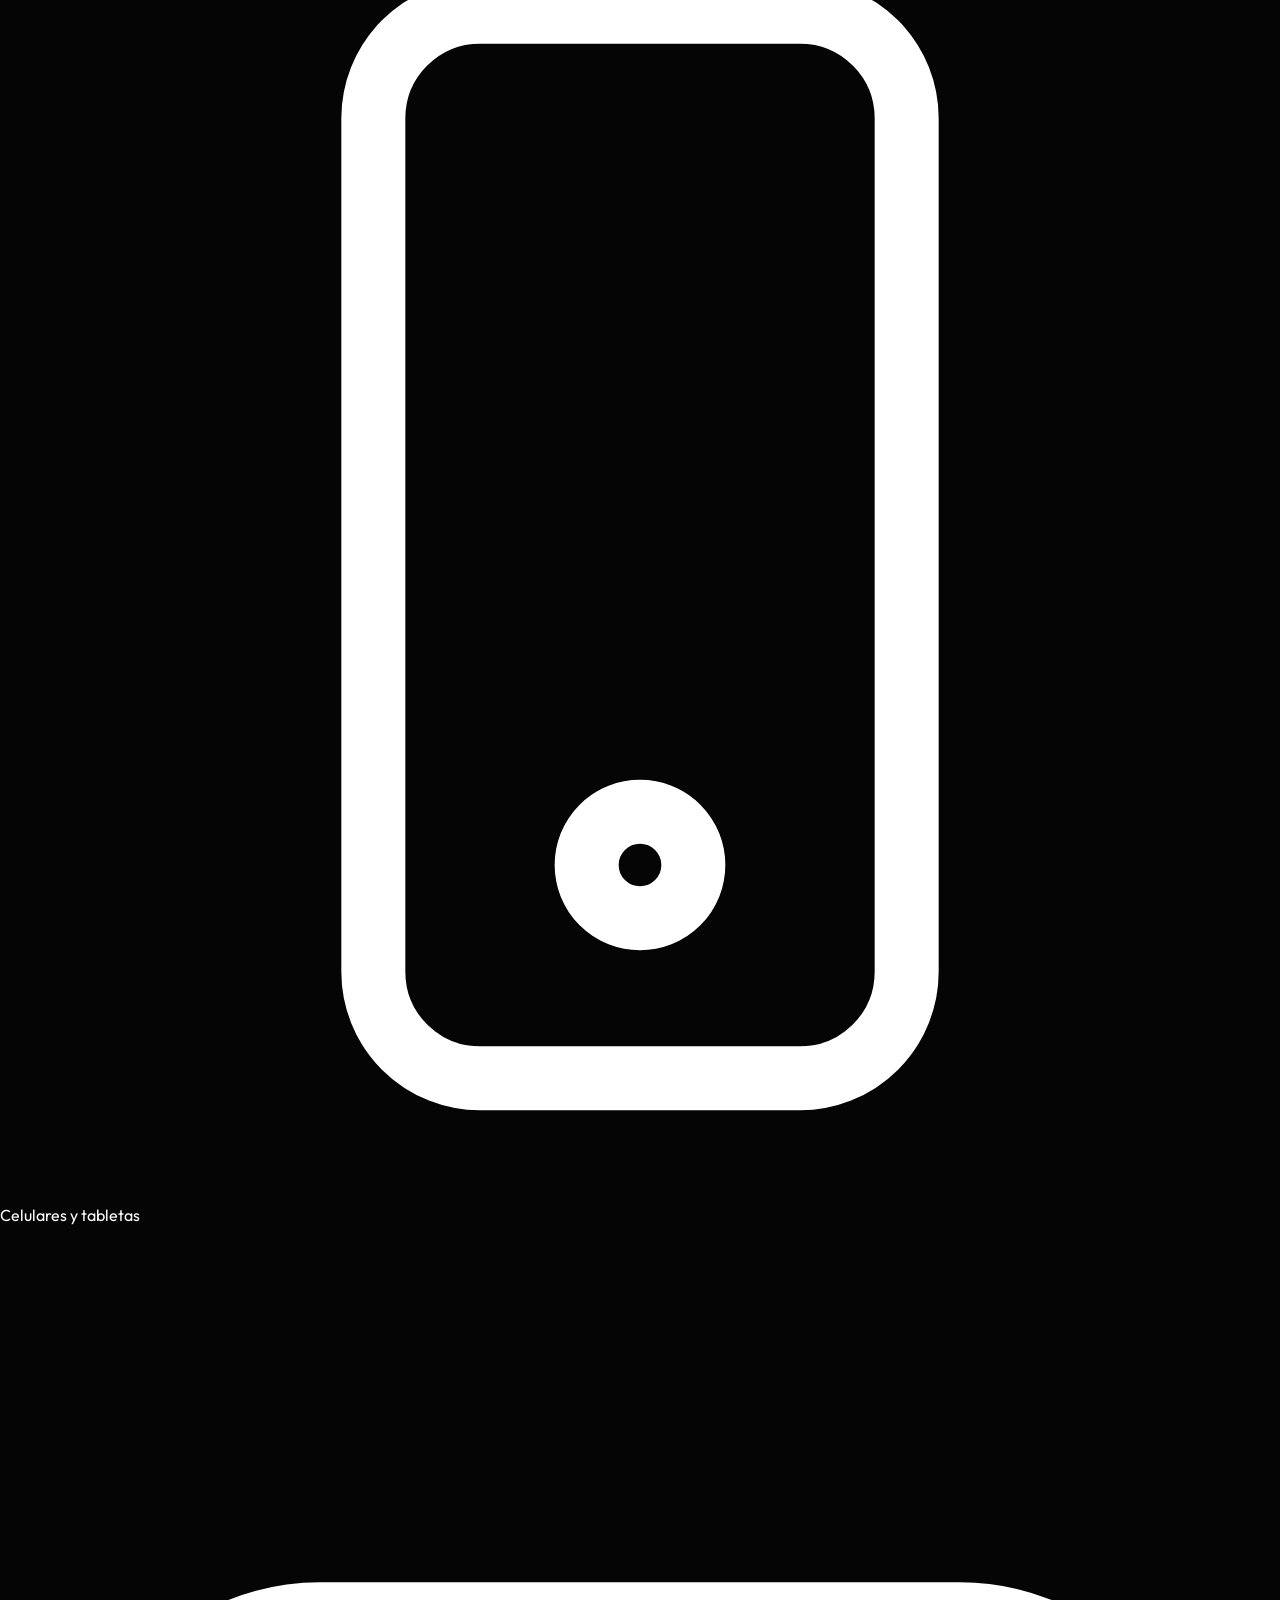
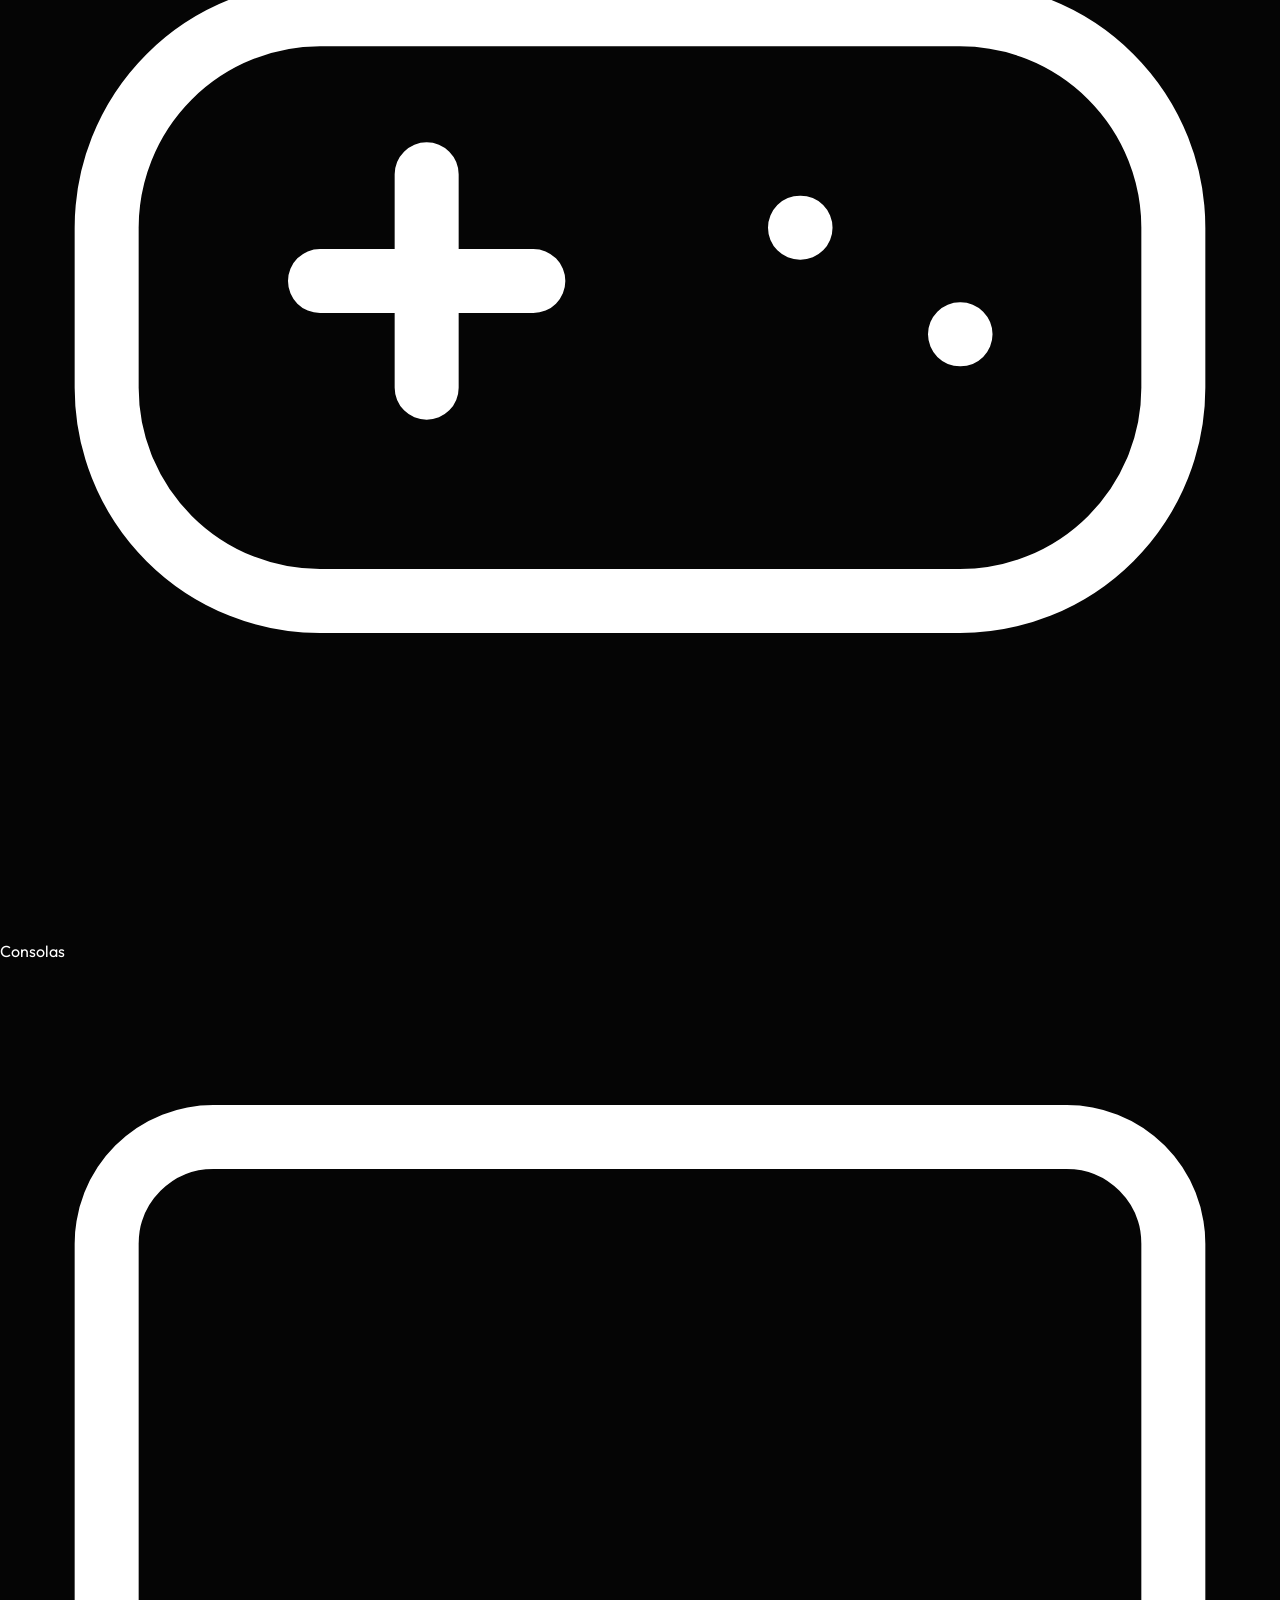
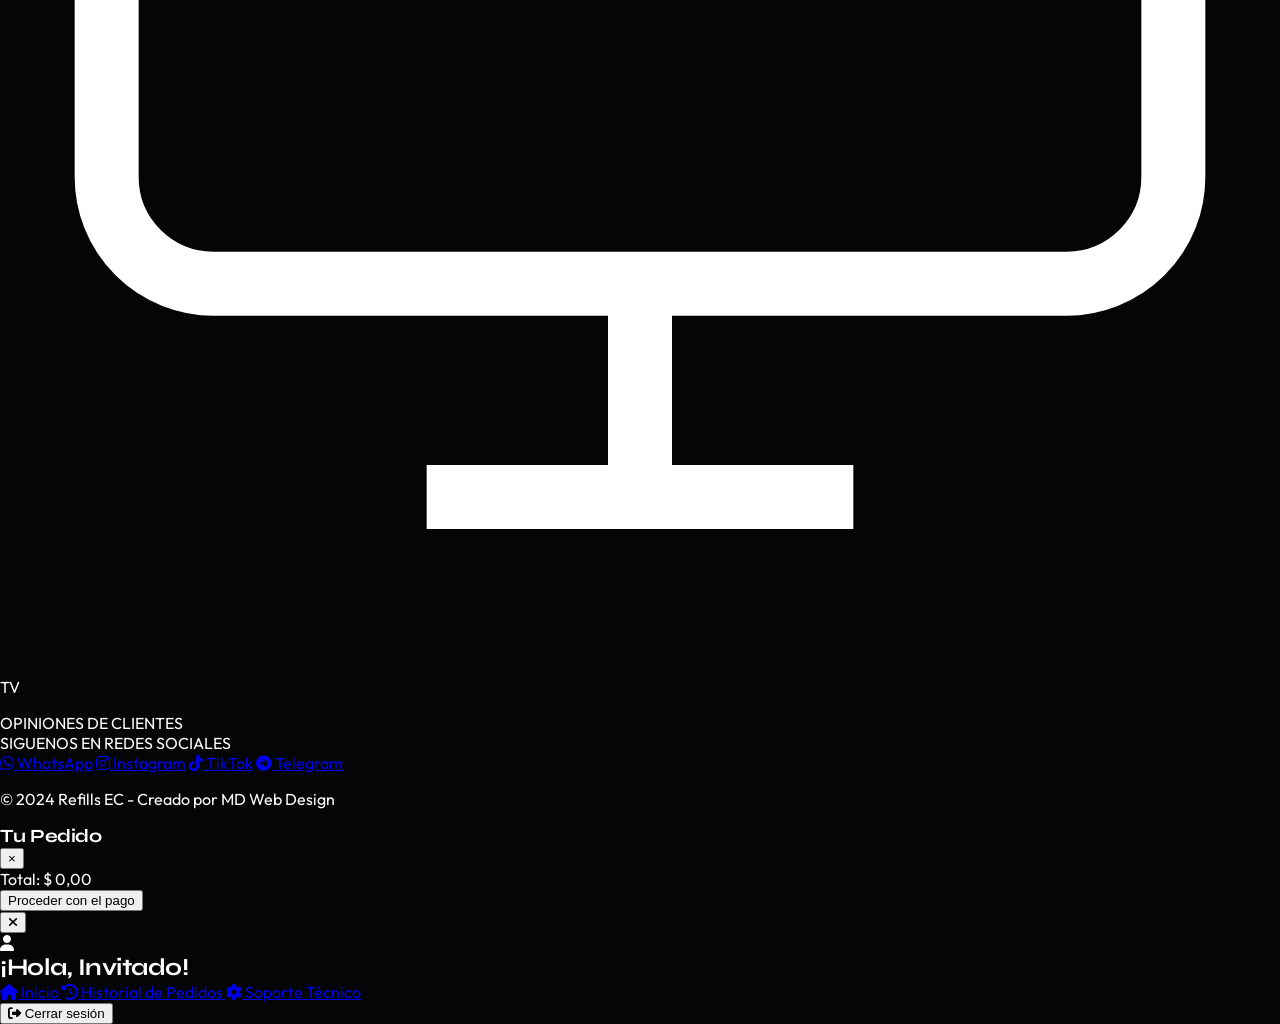
==== commit be4a99c9: "Update Index.html" ====
--- a/Index.html
+++ b/Index.html
@@ -1,558 +1,419 @@
 <!DOCTYPE html>
+<html lang="es">
 <head>
     <meta charset="UTF-8">
     <meta name="viewport" content="width=device-width, initial-scale=1.0, maximum-scale=1.0, user-scalable=no">
     <title>Refills EC - Tienda Digital</title>
+    
     <link href="https://fonts.googleapis.com" rel="preconnect">
     <link href="https://fonts.gstatic.com" rel="preconnect" crossorigin="">
-    <link
-        href="https://fonts.googleapis.com/css2?family=Outfit:wght@300;400;500;600;700&amp;family=Syne:wght@700;800&amp;display=swap"
-        rel="stylesheet">
+    <link href="https://fonts.googleapis.com/css2?family=Outfit:wght@300;400;500;600;700&family=Syne:wght@700;800&display=swap" rel="stylesheet">
+    
     <script src="https://cdn.tailwindcss.com"></script>
+    <link rel="stylesheet" href="https://cdnjs.cloudflare.com/ajax/libs/font-awesome/6.4.0/css/all.min.css">
     <link href="shop/static/style.css" rel="stylesheet">
     <link rel="icon" type="image/x-icon" href="img/icono.jpeg">
-    <link rel="stylesheet" href="https://cdnjs.cloudflare.com/ajax/libs/font-awesome/6.4.0/css/all.min.css">
+
+    <!-- Firebase Compat -->
+    <script src="https://www.gstatic.com/firebasejs/10.7.1/firebase-app-compat.js"></script>
+    <script src="https://www.gstatic.com/firebasejs/10.7.1/firebase-auth-compat.js"></script>
+    <script src="https://www.gstatic.com/firebasejs/10.7.1/firebase-firestore-compat.js"></script>
+
+    <script>
+      const firebaseConfig = {
+        apiKey: "AIzaSyBRTyPjBFVBtZS0cO-CDiWTlTfYx7_8w8s",
+        authDomain: "refills-ec.firebaseapp.com",
+        projectId: "refills-ec",
+        storageBucket: "refills-ec.firebasestorage.app",
+        messagingSenderId: "498663677908",
+        appId: "1:498663677908:web:f76cb508fbb77425774041",
+        measurementId: "G-YKQ64J9ZJL"
+      };
+      firebase.initializeApp(firebaseConfig);
+      const db = firebase.firestore();
+      const auth = firebase.auth();
+    </script>
+    <script src="shop/static/script.js" defer></script>
 </head>
-<canvas id="particles-canvas" style="position: fixed; top: 0; left: 0; z-index: -1; pointer-events: none;"></canvas>
-<div>
-    <div id="plasmo-shadow-container" style="z-index: 2147483647; position: absolute;">
-        <div id="plasmo-mount-container" data-v-app="" style="display: flex; position: relative; top: 0px; left: 0px;">
-        </div>
-    </div>
-</div>
-
-<body data-uid="oJtIwjjysjNYbp927BKr7xcwYsw1" monica-id="ofpnmcalabcbjgholdjcjblkibolbppb" monica-version="9.0.2">
+
+<body>
+    <canvas id="particles-canvas"></canvas>
     <div class="loader-overlay loader-hidden" id="loader-overlay">
         <div class="loader-spinner"></div>
     </div>
+
+    <!-- Menú Usuario (Ahora flota a la derecha sin ocupar espacio) -->
+    <div id="user-menu">
+        <button id="btn-login-open">
+            <i class="fa-solid fa-user"></i> <span id="user-name-display">Ingresar</span>
+        </button>
+    </div>
+
     <div class="main-wrapper">
-        <header class="flex flex-col items-center text-center space-y-2">
-    <h1 class="tracking-tight flex items-center justify-center gap-3" id="store-name">
-        Refills EC
-        <img src="img/logoo.png" alt="Logo Refills EC" class="w-20 h-20 object-contain">
-    </h1>
-    <p class="opacity-80 font-light px-4 md:px-0">Tu centro de suscripciones digitales</p>
-    <div class="hidden" id="theme-toggle"></div>
-</header>
+        <header>
+            <h1 id="store-name">
+    Refills <span class="text-orange">EC</span>
+    <img src="img/logoo.png" alt="Logo" class="w-20 h-20 md:w-28 md:h-28 object-contain inline-block align-middle ml-2">
+</h1>
+            <p class="header-subtitle">Tu centro de suscripciones digitales</p>
+        </header>
+
         <div class="controls-section">
-            <div class="search-container" id="search-container"><span class="search-icon material-icons"
-                    id="search-icon"><svg xmlns="http://www.w3.org/2000/svg" fill="none" viewBox="0 0 24 24"
-                        stroke-width="2" stroke="currentColor" style="width:20px;height:20px;">
-                        <path stroke-linecap="round" stroke-linejoin="round"
-                            d="M21 21l-5.197-5.197m0 0A7.5 7.5 0 105.196 5.196a7.5 7.5 0 0010.607 10.607z"></path>
-                    </svg></span><input type="search" class="search-input" id="search-input" placeholder="Buscar..."
-                    autocomplete="off" data-listener-added_65626c38="true" data-listener-added_1aa627aa="true"></div>
+            <div class="search-container">
+                <span class="search-icon"><i class="fa-solid fa-magnifying-glass"></i></span>
+                <input type="search" class="search-input" id="search-input" placeholder="Buscar..." autocomplete="off">
+            </div>
             <div class="divider"></div>
             <div id="filter-container">
                 <button class="filter-btn active" data-filter="all">Todo</button>
-                <button class="filter-btn " data-filter="pantallas">Pantallas</button>
-                <button class="filter-btn " data-filter="completas">Cuentas</button>
-                <button class="filter-btn " data-filter="combos">Combos</button>
-                <button class="filter-btn " data-filter="redes">Redes</button>
-            </div>
-        </div>
+                <button class="filter-btn" data-filter="pantallas">Pantallas</button>
+                <button class="filter-btn" data-filter="completas">Cuentas</button>
+                <button class="filter-btn" data-filter="redes">Redes</button>
+            </div>
+        </div>
+
         <main>
-            <div class="flex justify-center mb-6 md:mb-10">
-                <h2 class="text-xs md:text-sm uppercase tracking-[0.2em] text-gray-500 font-semibold">Productos</h2>
-            </div>
             <div id="product-grid">
-                <div data-category="completas" class="product-card overflow-hidden flex-col ">
+                <!-- 1 -->
+                <div data-category="completas" class="product-card">
                     <div class="stock-tag available">10 Disponibles</div>
-                    <img src="img/Disney cuenta.jpg"
-                        alt="Disney Premium pantalla" class="w-full h-40 object-cover">
-
-                    <div class="p-4 flex flex-col flex-grow">
-                        <div class="text-center flex-grow">
-                            <h3 class="font-bold text-lg product-name">Disney Pantalla</h3>
-                            <p style="color: var(--neon-blue);" class="text-lg font-semibold product-price mt-1">
-                                $&nbsp;3,50</p>
+                    <img src="img/Disney cuenta.jpg" alt="Disney" class="w-full h-40 object-cover">
+                    <div class="p-4 flex flex-col flex-grow">
+                        <h3 class="product-name">Disney Pantalla</h3>
+                        <p class="product-price">$ 3,50</p>
+                        <div class="flex justify-end mt-auto"><a href="#" class="buy-link"><i class="fa-solid fa-cart-plus"></i></a></div>
+                    </div>
+                </div>
+                <!-- 2 -->
+                <div data-category="completas" class="product-card">
+                    <div class="stock-tag available">10 Disponibles</div>
+                    <img src="img/Netflix.jpeg" alt="Netflix" class="w-full h-40 object-cover">
+                    <div class="p-4 flex flex-col flex-grow">
+                        <h3 class="product-name">Netflix Pantalla</h3>
+                        <p class="product-price">$ 3,50</p>
+                        <div class="flex justify-end mt-auto"><a href="#" class="buy-link"><i class="fa-solid fa-cart-plus"></i></a></div>
+                    </div>
+                </div>
+                <!-- 3 -->
+                <div data-category="completas" class="product-card">
+                    <div class="stock-tag available">10 Disponibles</div>
+                    <img src="img/Max.jpeg" alt="Max" class="w-full h-40 object-cover">
+                    <div class="p-4 flex flex-col flex-grow">
+                        <h3 class="product-name">Max Standard Pantalla</h3>
+                        <p class="product-price">$ 2,00</p>
+                        <div class="flex justify-end mt-auto"><a href="#" class="buy-link"><i class="fa-solid fa-cart-plus"></i></a></div>
+                    </div>
+                </div>
+                <!-- 4 -->
+                <div data-category="completas" class="product-card">
+                    <div class="stock-tag available">8 Disponibles</div>
+                    <img src="img/Prime.jpeg" alt="Prime" class="w-full h-40 object-cover">
+                    <div class="p-4 flex flex-col flex-grow">
+                        <h3 class="product-name">Prime Video Pantalla</h3>
+                        <p class="product-price">$ 2,50</p>
+                        <div class="flex justify-end mt-auto"><a href="#" class="buy-link"><i class="fa-solid fa-cart-plus"></i></a></div>
+                    </div>
+                </div>
+                <!-- 5 -->
+                <div data-category="pantallas" class="product-card">
+                    <div class="stock-tag available">7 Perfiles</div>
+                    <img src="img/Flujo.jpeg" alt="Flujo" class="w-full h-40 object-cover">
+                    <div class="p-4 flex flex-col flex-grow">
+                        <h3 class="product-name">Flujo tv Pantalla</h3>
+                        <p class="product-price">$ 3,00</p>
+                        <div class="flex justify-end mt-auto"><a href="#" class="buy-link"><i class="fa-solid fa-cart-plus"></i></a></div>
+                    </div>
+                </div>
+                <!-- 6 -->
+                <div data-category="pantallas" class="product-card">
+                    <div class="stock-tag available">7 Perfiles</div>
+                    <img src="img/crunchy.jpeg" alt="Crunchy" class="w-full h-40 object-cover">
+                    <div class="p-4 flex flex-col flex-grow">
+                        <h3 class="product-name">Crunchyroll Pantalla</h3>
+                        <p class="product-price">$ 2,00</p>
+                        <div class="flex justify-end mt-auto"><a href="#" class="buy-link"><i class="fa-solid fa-cart-plus"></i></a></div>
+                    </div>
+                </div>
+                <!-- 7 -->
+                <div data-category="pantallas" class="product-card">
+                    <div class="stock-tag available">7 Perfiles</div>
+                    <img src="img/paramount.jpeg" alt="Paramount" class="w-full h-40 object-cover">
+                    <div class="p-4 flex flex-col flex-grow">
+                        <h3 class="product-name">Paramount+ Pantalla</h3>
+                        <p class="product-price">$ 2,00</p>
+                        <div class="flex justify-end mt-auto"><a href="#" class="buy-link"><i class="fa-solid fa-cart-plus"></i></a></div>
+                    </div>
+                </div>
+                <!-- 8 -->
+                <div data-category="redes" class="product-card">
+                    <div class="stock-tag available">1k-100k</div>
+                    <img src="img/Tk seguidores.jpeg" alt="TikTok" class="w-full h-40 object-cover">
+                    <div class="p-4 flex flex-col flex-grow">
+                        <h3 class="product-name">1k Seguidores Tik Tok</h3>
+                        <p class="product-price">$ 8,00</p>
+                        <div class="flex justify-end mt-auto"><a href="#" class="buy-link"><i class="fa-solid fa-cart-plus"></i></a></div>
+                    </div>
+                </div>
+                <!-- 9 -->
+                <div data-category="redes" class="product-card">
+                    <div class="stock-tag available">1k-100k</div>
+                    <img src="img/tk likes.jpeg" alt="Likes" class="w-full h-40 object-cover">
+                    <div class="p-4 flex flex-col flex-grow">
+                        <h3 class="product-name">1k Likes Tik Tok</h3>
+                        <p class="product-price">$ 3,00</p>
+                        <div class="flex justify-end mt-auto"><a href="#" class="buy-link"><i class="fa-solid fa-cart-plus"></i></a></div>
+                    </div>
+                </div>
+                <!-- 10 -->
+                <div data-category="redes" class="product-card">
+                    <div class="stock-tag available">1k-100k</div>
+                    <img src="img/tk vistas.jpeg" alt="Vistas" class="w-full h-40 object-cover">
+                    <div class="p-4 flex flex-col flex-grow">
+                        <h3 class="product-name">1k Vistas Tik Tok</h3>
+                        <p class="product-price">$ 3,00</p>
+                        <div class="flex justify-end mt-auto"><a href="#" class="buy-link"><i class="fa-solid fa-cart-plus"></i></a></div>
+                    </div>
+                </div>
+                <!-- 11 -->
+                <div data-category="pantallas" class="product-card">
+                    <div class="stock-tag available">7 Perfiles</div>
+                    <img src="img/vix.jpeg" alt="Vix" class="w-full h-40 object-cover">
+                    <div class="p-4 flex flex-col flex-grow">
+                        <h3 class="product-name">Vix Pantalla</h3>
+                        <p class="product-price">$ 2,00</p>
+                        <div class="flex justify-end mt-auto"><a href="#" class="buy-link"><i class="fa-solid fa-cart-plus"></i></a></div>
+                    </div>
+                </div>
+                <!-- 12 -->
+                <div data-category="pantallas" class="product-card">
+                    <div class="stock-tag available">7 Perfiles</div>
+                    <img src="img/canva.jpeg" alt="Canva" class="w-full h-40 object-cover">
+                    <div class="p-4 flex flex-col flex-grow">
+                        <h3 class="product-name">Canva Pro Edu</h3>
+                        <p class="product-price">$ 5,00</p>
+                        <div class="flex justify-end mt-auto"><a href="#" class="buy-link"><i class="fa-solid fa-cart-plus"></i></a></div>
+                    </div>
+                </div>
+                <!-- 13 -->
+                <div data-category="completas" class="product-card">
+                    <div class="stock-tag available">5 Disponibles</div>
+                    <img src="img/oleada.jpeg" alt="Oleada" class="w-full h-40 object-cover">
+                    <div class="p-4 flex flex-col flex-grow">
+                        <h3 class="product-name">Oleada Tv Pantalla</h3>
+                        <p class="product-price">$ 3,00</p>
+                        <div class="flex justify-end mt-auto"><a href="#" class="buy-link"><i class="fa-solid fa-cart-plus"></i></a></div>
+                    </div>
+                </div>
+            </div>
+        </main>
+    </div>
+
+    <!-- Footer Dispositivos -->
+    <footer class="footer-dispositivos">
+        <h2 class="footer-title">Disponible en tus dispositivos favoritos</h2>
+        <div class="container-devices">
+            <div class="device-item">
+                <div class="icon-wrapper">
+                    <svg viewBox="0 0 24 24" fill="none" stroke="currentColor" stroke-width="1.2"><rect x="3" y="4" width="18" height="12" rx="1" /><path d="M2 20h20M7 20l1-4h8l1 4" /></svg>
+                </div>
+                <p>PCs</p>
+            </div>
+            <div class="device-item">
+                <div class="icon-wrapper">
+                    <svg viewBox="0 0 24 24" fill="none" stroke="currentColor" stroke-width="1.2"><rect x="7" y="2" width="10" height="20" rx="2" /><circle cx="12" cy="18" r="1" /></svg>
+                </div>
+                <p>Celulares y tabletas</p>
+            </div>
+            <div class="device-item">
+                <div class="icon-wrapper">
+                    <svg viewBox="0 0 24 24" fill="none" stroke="currentColor" stroke-width="1.2"><path d="M6 12h4M8 10v4M15 11h.01M18 13h.01" stroke-linecap="round" /><path d="M18 7H6a4 4 0 0 0-4 4v3a4 4 0 0 0 4 4h12a4 4 0 0 0 4-4v-3a4 4 0 0 0-4-4z" /></svg>
+                </div>
+                <p>Consolas</p>
+            </div>
+            <div class="device-item">
+                <div class="icon-wrapper">
+                    <svg viewBox="0 0 24 24" fill="none" stroke="currentColor" stroke-width="1.2"><rect x="2" y="3" width="20" height="14" rx="2" /><path d="M8 21h8M12 17v4" /></svg>
+                </div>
+                <p>TV</p>
+            </div>
+        </div>
+        <section class="reviews-section">
+    <div class="titulo-separador"><span>OPINIONES DE CLIENTES</span></div>
+    
+    <!-- La ventana que recorta -->
+    <div class="reviews-carousel-window">
+        <!-- El carril que se mueve -->
+        <div id="reviews-grid" class="reviews-track">
+            <!-- Aquí el JS meterá las 20 tarjetas -->
+        </div>
+    </div>
+
+</section>
+
+
+
+    
+       
+
+       
+
+
+
+
+
+        <div class="social-links-container">
+            <div class="titulo-separador"><span>SIGUENOS EN REDES SOCIALES</span></div>
+            <div class="social-grid">
+                <a href="https://wa.me/593999293698" class="social-card wa" target="_blank"><i class="fa-brands fa-whatsapp"></i> WhatsApp</a>
+                <a href="#" class="social-card ig"><i class="fa-brands fa-instagram"></i> Instagram</a>
+                <a href="#" class="social-card tk"><i class="fa-brands fa-tiktok"></i> TikTok</a>
+                <a href="#" class="social-card tg"><i class="fa-brands fa-telegram"></i> Telegram</a>
+            </div>
+        </div>
+        <div class="footer-bottom">
+            <p>&copy; 2024 Refills EC - Creado por MD Web Design</p>
+        </div>
+    </footer>
+
+    <!-- Flotantes -->
+    <a href="javascript:void(0)" class="btn-flotante">
+        <span class="contador-carrito">0</span>
+        <i class="fa-solid fa-cart-shopping"></i>
+        <span class="texto-carrito">Ver Carrito</span>
+    </a>
+
+    <div id="cart-drawer" class="cart-drawer">
+        <div class="cart-header">
+            <h3>Tu Pedido</h3>
+            <button id="close-cart" class="close-btn">&times;</button>
+        </div>
+        <div id="cart-items" class="cart-items-container"></div>
+        <div class="cart-footer">
+            <div class="cart-total"><span>Total:</span> <span id="cart-total-amount">$ 0,00</span></div>
+            <button id="btn-finalize-order" class="btn-whatsapp-final">Proceder con el pago</button>
+        </div>
+    </div>
+    <div id="cart-overlay" class="cart-overlay"></div>
+
+    <!-- Modal Auth 3D Refills EC -->
+<div id="auth-modal" class="modal-overlay" style="display:none;">
+    <div class="auth-3d-perspective">
+        <div class="auth-3d-card" id="auth-card">
+            
+            <!-- CARA FRONTAL: LOGIN -->
+            <div class="auth-face auth-front">
+                <button class="close-auth" onclick="window.closeAuthModal()">&times;</button>
+                <div class="auth-content">
+                    <img src="img/logoo.png" class="auth-logo" alt="Refills EC">
+                    <h2 class="auth-title">Bienvenido</h2>
+                    
+                    <form id="login-form-3d">
+                        <div class="auth-input-group">
+                            <i class="fa-solid fa-envelope"></i>
+                            <input type="email" id="login-email" placeholder="Correo electrónico" required>
                         </div>
-                        <div class="flex justify-end mt-2">
-
-                            <a href="https://wa.me/+593999293698?text=Hola,%20estoy%20interesado%20en%20el%20producto:%20Disney%20Premium%20Perfil."
-                                class="buy-link p-2 rounded-full transition-transform duration-200 hover:scale-125"
-                                style="color: var(--subtext-color);" aria-label="Comprar Disney Premium Perfiles.">
-                                <svg xmlns="http://www.w3.org/2000/svg" width="24" height="24" fill="currentColor"
-                                    viewBox="0 0 16 16">
-                                    <path
-                                        d="M0 1.5A.5.5 0 0 1 .5 1H2a.5.5 0 0 1 .485.379L2.89 3H14.5a.5.5 0 0 1 .491.592l-1.5 8A.5.5 0 0 1 13 12H4a.5.5 0 0 1-.491-.408L2.01 3.607 1.61 2H.5a.5.5 0 0 1-.5-.5zM3.102 4l1.313 7h8.17l1.313-7H3.102zM5 12a2 2 0 1 0 0 4 2 2 0 0 0 0-4zm7 0a2 2 0 1 0 0 4 2 2 0 0 0 0-4zm-7 1a1 1 0 1 1 0 2 1 1 0 0 1 0-2zm7 0a1 1 0 1 1 0 2 1 1 0 0 1 0-2z">
-                                    </path>
-                                </svg>
-                            </a>
-
+                        <div class="auth-input-group">
+                            <i class="fa-solid fa-lock"></i>
+                            <input type="password" id="login-pass" placeholder="Contraseña" required>
                         </div>
-                    </div>
-                </div>
-
-                <div data-category="completas" class="product-card overflow-hidden flex-col ">
-                    <div class="stock-tag available">10 Disponibles</div>
-                    <img src="img/Netflix.jpeg"
-                        alt="IPTV Qq Digital " class="w-full h-40 object-cover">
-
-                    <div class="p-4 flex flex-col flex-grow">
-                        <div class="text-center flex-grow">
-                            <h3 class="font-bold text-lg product-name">Netflix Pantalla </h3>
-                            <p style="color: var(--neon-blue);" class="text-lg font-semibold product-price mt-1">
-                                $&nbsp;$3,75</p>
+                        <button type="submit" class="auth-btn-primary">ENTRAR</button>
+                    </form>
+
+                    <div class="auth-divider"><span>o continúa con</span></div>
+
+                    <button class="auth-btn-google" id="google-login-btn">
+                        <img src="https://www.svgrepo.com/show/475656/google-color.svg" alt="Google">
+                        Acceder con Google
+                    </button>
+
+                    <p class="auth-switch">
+                        ¿No tienes cuenta? <a href="javascript:void(0)" onclick="window.flipAuth()">Regístrate aquí</a>
+                    </p>
+                </div>
+            </div>
+
+            <!-- CARA TRASERA: REGISTRO -->
+            <div class="auth-face auth-back">
+                <button class="close-auth" onclick="window.closeAuthModal()">&times;</button>
+                <div class="auth-content">
+                    <img src="img/logoo.png" class="auth-logo" alt="Refills EC">
+                    <h2 class="auth-title">Crear Cuenta</h2>
+                    
+                    <form id="register-form-3d">
+                        <div class="auth-input-group">
+                            <i class="fa-solid fa-user"></i>
+                            <input type="text" id="reg-name" placeholder="Nombre completo" required>
                         </div>
-                        <div class="flex justify-end mt-2">
-
-                            <a href="https://wa.me/+593999293698?text=Hola,%20estoy%20interesado%20en%20el%20producto:%20IPTV%20Qq%20Digital%20"
-                                class="buy-link p-2 rounded-full transition-transform duration-200 hover:scale-125"
-                                style="color: var(--subtext-color);" aria-label="Comprar IPTV Qq Digital ">
-                                <svg xmlns="http://www.w3.org/2000/svg" width="24" height="24" fill="currentColor"
-                                    viewBox="0 0 16 16">
-                                    <path
-                                        d="M0 1.5A.5.5 0 0 1 .5 1H2a.5.5 0 0 1 .485.379L2.89 3H14.5a.5.5 0 0 1 .491.592l-1.5 8A.5.5 0 0 1 13 12H4a.5.5 0 0 1-.491-.408L2.01 3.607 1.61 2H.5a.5.5 0 0 1-.5-.5zM3.102 4l1.313 7h8.17l1.313-7H3.102zM5 12a2 2 0 1 0 0 4 2 2 0 0 0 0-4zm7 0a2 2 0 1 0 0 4 2 2 0 0 0 0-4zm-7 1a1 1 0 1 1 0 2 1 1 0 0 1 0-2zm7 0a1 1 0 1 1 0 2 1 1 0 0 1 0-2z">
-                                    </path>
-                                </svg>
-                            </a>
-
+                        <div class="auth-input-group">
+                            <i class="fa-solid fa-envelope"></i>
+                            <input type="email" id="reg-email" placeholder="Correo electrónico" required>
                         </div>
-                    </div>
-                </div>
-
-                <div data-category="completas" class="product-card overflow-hidden flex-col ">
-                    <div class="stock-tag available">10 Disponibles</div>
-                    <img src="img/Max.jpeg"
-                        alt="IPTV Sneo Plus" class="w-full h-40 object-cover">
-
-                    <div class="p-4 flex flex-col flex-grow">
-                        <div class="text-center flex-grow">
-                            <h3 class="font-bold text-lg product-name">Max Standar Pantalla</h3>
-                            <p style="color: var(--neon-blue);" class="text-lg font-semibold product-price mt-1">
-                                $&nbsp;2,00</p>
+                        <div class="auth-input-group">
+                            <i class="fa-solid fa-lock"></i>
+                            <input type="password" id="reg-pass" placeholder="Contraseña" required>
                         </div>
-                        <div class="flex justify-end mt-2">
-
-                            <a href="https://wa.me/+593999293698?text=Hola,%20estoy%20interesado%20en%20el%20producto:%20IPTV%20Sneo%20Plus"
-                                class="buy-link p-2 rounded-full transition-transform duration-200 hover:scale-125"
-                                style="color: var(--subtext-color);" aria-label="Comprar IPTV Sneo Plus">
-                                <svg xmlns="http://www.w3.org/2000/svg" width="24" height="24" fill="currentColor"
-                                    viewBox="0 0 16 16">
-                                    <path
-                                        d="M0 1.5A.5.5 0 0 1 .5 1H2a.5.5 0 0 1 .485.379L2.89 3H14.5a.5.5 0 0 1 .491.592l-1.5 8A.5.5 0 0 1 13 12H4a.5.5 0 0 1-.491-.408L2.01 3.607 1.61 2H.5a.5.5 0 0 1-.5-.5zM3.102 4l1.313 7h8.17l1.313-7H3.102zM5 12a2 2 0 1 0 0 4 2 2 0 0 0 0-4zm7 0a2 2 0 1 0 0 4 2 2 0 0 0 0-4zm-7 1a1 1 0 1 1 0 2 1 1 0 0 1 0-2zm7 0a1 1 0 1 1 0 2 1 1 0 0 1 0-2z">
-                                    </path>
-                                </svg>
-                            </a>
-
-                        </div>
-                    </div>
-                </div>
-
-                <div data-category="completas" class="product-card overflow-hidden flex-col ">
-                    <div class="stock-tag available">8 Disponibles</div>
-                    <figure>
-                    <img src="img/Prime.jpeg"
-                        alt="Prime video" class="w-full h-40 object-cover">
-                        </figure>
-
-                    <div class="p-4 flex flex-col flex-grow">
-                        <div class="text-center flex-grow">
-                            <h3 class="font-bold text-lg product-name">Prime Video Pantalla</h3>
-                            <p style="color: var(--neon-blue);" class="text-lg font-semibold product-price mt-1">
-                                $&nbsp;2,50</p>
-                                
-                        </div>
-                        <div class="flex justify-end mt-2">
-
-                            <a href="https://wa.me/+593999293698?text=Hola,%20estoy%20interesado%20en%20el%20producto:%20Tele%20Latino%20Premium"
-                                class="buy-link p-2 rounded-full transition-transform duration-200 hover:scale-125"
-                                style="color: var(--subtext-color);" aria-label="Comprar Tele Latino Premium">
-                                <svg xmlns="http://www.w3.org/2000/svg" width="24" height="24" fill="currentColor"
-                                    viewBox="0 0 16 16">
-                                    <path
-                                        d="M0 1.5A.5.5 0 0 1 .5 1H2a.5.5 0 0 1 .485.379L2.89 3H14.5a.5.5 0 0 1 .491.592l-1.5 8A.5.5 0 0 1 13 12H4a.5.5 0 0 1-.491-.408L2.01 3.607 1.61 2H.5a.5.5 0 0 1-.5-.5zM3.102 4l1.313 7h8.17l1.313-7H3.102zM5 12a2 2 0 1 0 0 4 2 2 0 0 0 0-4zm7 0a2 2 0 1 0 0 4 2 2 0 0 0 0-4zm-7 1a1 1 0 1 1 0 2 1 1 0 0 1 0-2zm7 0a1 1 0 1 1 0 2 1 1 0 0 1 0-2z">
-                                    </path>
-                                </svg>
-                            </a>
-
-                        </div>
-                    </div>
-                </div>
-
-                <div data-category="pantallas" class="product-card overflow-hidden flex-col ">
-                    <div class="stock-tag available">7 Perfiles</div>
-                    <img src="img/Flujo.jpeg"
-                        alt="Netflix perfil con pin" class="w-full h-40 object-cover">
-
-                    <div class="p-4 flex flex-col flex-grow">
-                        <div class="text-center flex-grow">
-                            <h3 class="font-bold text-lg product-name">Flujo tv Pantalla</h3>
-                            <p style="color: var(--neon-blue);" class="text-lg font-semibold product-price mt-1">
-                                $&nbsp;3,00</p>
-                        </div>
-                        <div class="flex justify-end mt-2">
-
-                            <a href="https://wa.me/+593999293698?text=Hola,%20estoy%20interesado%20en%20el%20producto:%20Netflix%20perfil%20con%20pin"
-                                class="buy-link p-2 rounded-full transition-transform duration-200 hover:scale-125"
-                                style="color: var(--subtext-color);" aria-label="Comprar Netflix perfil con pin">
-                                <svg xmlns="http://www.w3.org/2000/svg" width="24" height="24" fill="currentColor"
-                                    viewBox="0 0 16 16">
-                                    <path
-                                        d="M0 1.5A.5.5 0 0 1 .5 1H2a.5.5 0 0 1 .485.379L2.89 3H14.5a.5.5 0 0 1 .491.592l-1.5 8A.5.5 0 0 1 13 12H4a.5.5 0 0 1-.491-.408L2.01 3.607 1.61 2H.5a.5.5 0 0 1-.5-.5zM3.102 4l1.313 7h8.17l1.313-7H3.102zM5 12a2 2 0 1 0 0 4 2 2 0 0 0 0-4zm7 0a2 2 0 1 0 0 4 2 2 0 0 0 0-4zm-7 1a1 1 0 1 1 0 2 1 1 0 0 1 0-2zm7 0a1 1 0 1 1 0 2 1 1 0 0 1 0-2z">
-                                    </path>
-                                </svg>
-                            </a>
-
-                        </div>
-                    </div>
-                </div>
-
-                <div data-category="pantallas" class="product-card overflow-hidden flex-col ">
-                    <div class="stock-tag available">7 Perfiles</div>
-                    <img src="img/crunchy.jpeg"
-                        alt="Netflix perfil con pin" class="w-full h-40 object-cover">
-
-                    <div class="p-4 flex flex-col flex-grow">
-                        <div class="text-center flex-grow">
-                            <h3 class="font-bold text-lg product-name">Crunchyroll Pantalla</h3>
-                            <p style="color: var(--neon-blue);" class="text-lg font-semibold product-price mt-1">
-                                $&nbsp;2,00</p>
-                        </div>
-                        <div class="flex justify-end mt-2">
-
-                            <a href="https://wa.me/+593999293698?text=Hola,%20estoy%20interesado%20en%20el%20producto:%20Crunchyroll%20perfil%20un%20mes"
-                                class="buy-link p-2 rounded-full transition-transform duration-200 hover:scale-125"
-                                style="color: var(--subtext-color);" aria-label="Comprar Netflix perfil con pin">
-                                <svg xmlns="http://www.w3.org/2000/svg" width="24" height="24" fill="currentColor"
-                                    viewBox="0 0 16 16">
-                                    <path
-                                        d="M0 1.5A.5.5 0 0 1 .5 1H2a.5.5 0 0 1 .485.379L2.89 3H14.5a.5.5 0 0 1 .491.592l-1.5 8A.5.5 0 0 1 13 12H4a.5.5 0 0 1-.491-.408L2.01 3.607 1.61 2H.5a.5.5 0 0 1-.5-.5zM3.102 4l1.313 7h8.17l1.313-7H3.102zM5 12a2 2 0 1 0 0 4 2 2 0 0 0 0-4zm7 0a2 2 0 1 0 0 4 2 2 0 0 0 0-4zm-7 1a1 1 0 1 1 0 2 1 1 0 0 1 0-2zm7 0a1 1 0 1 1 0 2 1 1 0 0 1 0-2z">
-                                    </path>
-                                </svg>
-                            </a>
-
-                        </div>
-                    </div>
-                </div>
-
-                <div data-category="pantallas" class="product-card overflow-hidden flex-col">
-    <div class="stock-tag available">7 Perfiles</div>
-    <img src="img/paramount.jpeg" alt="Paramount+" class="w-full h-40 object-cover">
-
-    <div class="p-4 flex flex-col flex-grow">
-        <div class="text-center flex-grow">
-            <h3 class="font-bold text-lg product-name">Paramount+ Pantalla</h3>
-            <p style="color: var(--neon-blue);" class="text-lg font-semibold product-price mt-1">
-                $ 2,00
-            </p>
-        </div>
-        
-        <div class="flex justify-end mt-2 gap-3">
-            <a href="https://wa.me/+593999293698?text=Hola,%20estoy%20interesado%20en%20el%20producto:%20Paramount"
-               class="buy-link p-2 rounded-full transition-transform duration-200 hover:scale-125"
-               style="color: var(--subtext-color);" aria-label="Comprar ahora">
-                <svg xmlns="http://www.w3.org/2000/svg" width="22" height="22" fill="currentColor" viewBox="0 0 16 16">
-                    <path d="M0 1.5A.5.5 0 0 1 .5 1H2a.5.5 0 0 1 .485.379L2.89 3H14.5a.5.5 0 0 1 .491.592l-1.5 8A.5.5 0 0 1 13 12H4a.5.5 0 0 1-.491-.408L2.01 3.607 1.61 2H.5a.5.5 0 0 1-.5-.5zM3.102 4l1.313 7h8.17l1.313-7H3.102zM5 12a2 2 0 1 0 0 4 2 2 0 0 0 0-4zm7 0a2 2 0 1 0 0 4 2 2 0 0 0 0-4zm-7 1a1 1 0 1 1 0 2 1 1 0 0 1 0-2zm7 0a1 1 0 1 1 0 2 1 1 0 0 1 0-2z"></path>
-                </svg>
+                        <button type="submit" class="auth-btn-primary">REGISTRARSE</button>
+                    </form>
+
+                    <p class="auth-switch">
+                        ¿Ya tienes cuenta? <a href="javascript:void(0)" onclick="window.flipAuth()">Inicia sesión</a>
+                    </p>
+                </div>
+            </div>
+
+        </div>
+    </div>
+</div>
+
+
+
+ 
+
+
+
+
+
+
+
+
+    <!-- Menú Lateral de Usuario (Drawer) -->
+<div id="user-drawer" class="side-drawer left">
+    <div class="drawer-content">
+        <div class="drawer-header-user">
+            <button id="close-user-drawer" class="close-btn-round"><i class="fa-solid fa-xmark"></i></button>
+            <div class="user-profile-info">
+                <div class="avatar-circle">
+                    <i class="fa-solid fa-user"></i>
+                </div>
+                <h2 id="user-welcome-name">¡Hola, Invitado!</h2>
+            </div>
+        </div>
+
+        <nav class="user-nav">
+            <a href="#" class="nav-item active" id="nav-inicio">
+                <i class="fa-solid fa-house"></i>
+                <span>Inicio</span>
             </a>
+            <a href="historialclientes.html" class="nav-item" id="nav-historial">
+                <i class="fa-solid fa-clock-rotate-left"></i>
+                <span>Historial de Pedidos</span>
+            </a>
+            <a href="https://wa.me/593999293698" target="_blank" class="nav-item">
+                <i class="fa-solid fa-gear"></i>
+                <span>Soporte Técnico</span>
+            </a>
+        </nav>
+
+        <div class="drawer-footer-user">
+            <div class="divider-dashed"></div>
+            <button id="btn-logout-drawer" class="btn-logout">
+                <i class="fa-solid fa-right-from-bracket"></i>
+                Cerrar sesión
+            </button>
         </div>
     </div>
 </div>
-
-                <div data-category="redes" class="product-card overflow-hidden flex-col ">
-                    <div class="stock-tag available">1k-100k</div>
-                    <img src="img/Tk seguidores.jpeg"
-                        alt="Netflix perfil con pin" class="w-full h-40 object-cover">
-
-                    <div class="p-4 flex flex-col flex-grow">
-                        <div class="text-center flex-grow">
-                            <h3 class="font-bold text-lg product-name"> 1k Seguidores Tik Tok</h3>
-                            <p style="color: var(--neon-blue);" class="text-lg font-semibold product-price mt-1">
-                                $&nbsp;8,00</p>
-                        </div>
-                        <div class="flex justify-end mt-2">
-
-                            <a href="https://wa.me/+593999293698?text=Hola,%20estoy%20interesado%20en%20el%20producto:%20Crunchyroll%20perfil%20un%20mes"
-                                class="buy-link p-2 rounded-full transition-transform duration-200 hover:scale-125"
-                                style="color: var(--subtext-color);" aria-label="Comprar Netflix perfil con pin">
-                                <svg xmlns="http://www.w3.org/2000/svg" width="24" height="24" fill="currentColor"
-                                    viewBox="0 0 16 16">
-                                    <path
-                                        d="M0 1.5A.5.5 0 0 1 .5 1H2a.5.5 0 0 1 .485.379L2.89 3H14.5a.5.5 0 0 1 .491.592l-1.5 8A.5.5 0 0 1 13 12H4a.5.5 0 0 1-.491-.408L2.01 3.607 1.61 2H.5a.5.5 0 0 1-.5-.5zM3.102 4l1.313 7h8.17l1.313-7H3.102zM5 12a2 2 0 1 0 0 4 2 2 0 0 0 0-4zm7 0a2 2 0 1 0 0 4 2 2 0 0 0 0-4zm-7 1a1 1 0 1 1 0 2 1 1 0 0 1 0-2zm7 0a1 1 0 1 1 0 2 1 1 0 0 1 0-2z">
-                                    </path>
-                                </svg>
-                            </a>
-
-                        </div>
-                    </div>
-                </div>
-
-                <div data-category="redes" class="product-card overflow-hidden flex-col ">
-                    <div class="stock-tag available">1k-100k</div>
-                    <img src="img/tk likes.jpeg"
-                        alt="Netflix perfil con pin" class="w-full h-40 object-cover">
-
-                    <div class="p-4 flex flex-col flex-grow">
-                        <div class="text-center flex-grow">
-                            <h3 class="font-bold text-lg product-name"> 1k Likes Tik Tok</h3>
-                            <p style="color: var(--neon-blue);" class="text-lg font-semibold product-price mt-1">
-                                $&nbsp;3,00</p>
-                        </div>
-                        <div class="flex justify-end mt-2">
-
-                            <a href="https://wa.me/+593999293698?text=Hola,%20estoy%20interesado%20en%20el%20producto:%20Crunchyroll%20perfil%20un%20mes"
-                                class="buy-link p-2 rounded-full transition-transform duration-200 hover:scale-125"
-                                style="color: var(--subtext-color);" aria-label="Comprar Netflix perfil con pin">
-                                <svg xmlns="http://www.w3.org/2000/svg" width="24" height="24" fill="currentColor"
-                                    viewBox="0 0 16 16">
-                                    <path
-                                        d="M0 1.5A.5.5 0 0 1 .5 1H2a.5.5 0 0 1 .485.379L2.89 3H14.5a.5.5 0 0 1 .491.592l-1.5 8A.5.5 0 0 1 13 12H4a.5.5 0 0 1-.491-.408L2.01 3.607 1.61 2H.5a.5.5 0 0 1-.5-.5zM3.102 4l1.313 7h8.17l1.313-7H3.102zM5 12a2 2 0 1 0 0 4 2 2 0 0 0 0-4zm7 0a2 2 0 1 0 0 4 2 2 0 0 0 0-4zm-7 1a1 1 0 1 1 0 2 1 1 0 0 1 0-2zm7 0a1 1 0 1 1 0 2 1 1 0 0 1 0-2z">
-                                    </path>
-                                </svg>
-                            </a>
-
-                        </div>
-                    </div>
-                </div>
-
-                <div data-category="redes" class="product-card overflow-hidden flex-col ">
-                    <div class="stock-tag available">1k-100k</div>
-                    <img src="img/tk vistas.jpeg"
-                        alt="Netflix perfil con pin" class="w-full h-40 object-cover">
-
-                    <div class="p-4 flex flex-col flex-grow">
-                        <div class="text-center flex-grow">
-                            <h3 class="font-bold text-lg product-name"> 1k Vistas Tik Tok</h3>
-                            <p style="color: var(--neon-blue);" class="text-lg font-semibold product-price mt-1">
-                                $&nbsp;3,00</p>
-                        </div>
-                        <div class="flex justify-end mt-2">
-
-                            <a href="https://wa.me/+593999293698?text=Hola,%20estoy%20interesado%20en%20el%20producto:%20Crunchyroll%20perfil%20un%20mes"
-                                class="buy-link p-2 rounded-full transition-transform duration-200 hover:scale-125"
-                                style="color: var(--subtext-color);" aria-label="Comprar Netflix perfil con pin">
-                                <svg xmlns="http://www.w3.org/2000/svg" width="24" height="24" fill="currentColor"
-                                    viewBox="0 0 16 16">
-                                    <path
-                                        d="M0 1.5A.5.5 0 0 1 .5 1H2a.5.5 0 0 1 .485.379L2.89 3H14.5a.5.5 0 0 1 .491.592l-1.5 8A.5.5 0 0 1 13 12H4a.5.5 0 0 1-.491-.408L2.01 3.607 1.61 2H.5a.5.5 0 0 1-.5-.5zM3.102 4l1.313 7h8.17l1.313-7H3.102zM5 12a2 2 0 1 0 0 4 2 2 0 0 0 0-4zm7 0a2 2 0 1 0 0 4 2 2 0 0 0 0-4zm-7 1a1 1 0 1 1 0 2 1 1 0 0 1 0-2zm7 0a1 1 0 1 1 0 2 1 1 0 0 1 0-2z">
-                                    </path>
-                                </svg>
-                            </a>
-
-                        </div>
-                    </div>
-                </div>
-
-                <div data-category="pantallas" class="product-card overflow-hidden flex-col ">
-                    <div class="stock-tag available">7 Perfiles</div>
-                    <img src="img/vix.jpeg"
-                        alt="vix" class="w-full h-40 object-cover">
-
-                    <div class="p-4 flex flex-col flex-grow">
-                        <div class="text-center flex-grow">
-                            <h3 class="font-bold text-lg product-name">Vix Pantalla</h3>
-                            <p style="color: var(--neon-blue);" class="text-lg font-semibold product-price mt-1">
-                                $&nbsp;2,00</p>
-                        </div>
-                        <div class="flex justify-end mt-2">
-
-                            <a href="https://wa.me/+593999293698?text=Hola,%20estoy%20interesado%20en%20el%20producto:%20Crunchyroll%20perfil%20un%20mes"
-                                class="buy-link p-2 rounded-full transition-transform duration-200 hover:scale-125"
-                                style="color: var(--subtext-color);" aria-label="Comprar Netflix perfil con pin">
-                                <svg xmlns="http://www.w3.org/2000/svg" width="24" height="24" fill="currentColor"
-                                    viewBox="0 0 16 16">
-                                    <path
-                                        d="M0 1.5A.5.5 0 0 1 .5 1H2a.5.5 0 0 1 .485.379L2.89 3H14.5a.5.5 0 0 1 .491.592l-1.5 8A.5.5 0 0 1 13 12H4a.5.5 0 0 1-.491-.408L2.01 3.607 1.61 2H.5a.5.5 0 0 1-.5-.5zM3.102 4l1.313 7h8.17l1.313-7H3.102zM5 12a2 2 0 1 0 0 4 2 2 0 0 0 0-4zm7 0a2 2 0 1 0 0 4 2 2 0 0 0 0-4zm-7 1a1 1 0 1 1 0 2 1 1 0 0 1 0-2zm7 0a1 1 0 1 1 0 2 1 1 0 0 1 0-2z">
-                                    </path>
-                                </svg>
-                            </a>
-
-                        </div>
-                    </div>
-                </div>
-
-                <div data-category="pantallas" class="product-card overflow-hidden flex-col ">
-                    <div class="stock-tag available">7 Perfiles</div>
-                    <img src="img/canva.jpeg"
-                        alt="Netflix perfil con pin" class="w-full h-40 object-cover">
-
-                    <div class="p-4 flex flex-col flex-grow">
-                        <div class="text-center flex-grow">
-                            <h3 class="font-bold text-lg product-name">Canva Pro Edu</h3>
-                            <p style="color: var(--neon-blue);" class="text-lg font-semibold product-price mt-1">
-                                $&nbsp;5,00</p>
-                        </div>
-                        <div class="flex justify-end mt-2">
-
-                            <a href="https://wa.me/+593999293698?text=Hola,%20estoy%20interesado%20en%20el%20producto:%20Crunchyroll%20perfil%20un%20mes"
-                                class="buy-link p-2 rounded-full transition-transform duration-200 hover:scale-125"
-                                style="color: var(--subtext-color);" aria-label="Comprar Netflix perfil con pin">
-                                <svg xmlns="http://www.w3.org/2000/svg" width="24" height="24" fill="currentColor"
-                                    viewBox="0 0 16 16">
-                                    <path
-                                        d="M0 1.5A.5.5 0 0 1 .5 1H2a.5.5 0 0 1 .485.379L2.89 3H14.5a.5.5 0 0 1 .491.592l-1.5 8A.5.5 0 0 1 13 12H4a.5.5 0 0 1-.491-.408L2.01 3.607 1.61 2H.5a.5.5 0 0 1-.5-.5zM3.102 4l1.313 7h8.17l1.313-7H3.102zM5 12a2 2 0 1 0 0 4 2 2 0 0 0 0-4zm7 0a2 2 0 1 0 0 4 2 2 0 0 0 0-4zm-7 1a1 1 0 1 1 0 2 1 1 0 0 1 0-2zm7 0a1 1 0 1 1 0 2 1 1 0 0 1 0-2z">
-                                    </path>
-                                </svg>
-                            </a>
-
-                        </div>
-                    </div>
-                </div>
-                <div data-category="completas" class="product-card overflow-hidden flex-col ">
-                    <div class="stock-tag available">5 Disponibles</div>
-                    <img src="img/oleada.jpeg"
-                        alt="Cuenta Completa" class="w-full h-40 object-cover">
-
-                    <div class="p-4 flex flex-col flex-grow">
-                        <div class="text-center flex-grow">
-                            <h3 class="font-bold text-lg product-name">Oleada Tv Pantalla</h3>
-                            <p style="color: var(--neon-blue);" class="text-lg font-semibold product-price mt-1">
-                                $&nbsp;3,00</p>
-                        </div>
-                        <div class="flex justify-end mt-2">
-
-                            <a href="https://wa.me/+593999293698?text=Hola,%20estoy%20interesado%20en%20el%20producto:%20Cuenta%20Completa"
-                                class="buy-link p-2 rounded-full transition-transform duration-200 hover:scale-125"
-                                style="color: var(--subtext-color);" aria-label="Comprar Cuenta Completa">
-                                <svg xmlns="http://www.w3.org/2000/svg" width="24" height="24" fill="currentColor"
-                                    viewBox="0 0 16 16">
-                                    <path
-                                        d="M0 1.5A.5.5 0 0 1 .5 1H2a.5.5 0 0 1 .485.379L2.89 3H14.5a.5.5 0 0 1 .491.592l-1.5 8A.5.5 0 0 1 13 12H4a.5.5 0 0 1-.491-.408L2.01 3.607 1.61 2H.5a.5.5 0 0 1-.5-.5zM3.102 4l1.313 7h8.17l1.313-7H3.102zM5 12a2 2 0 1 0 0 4 2 2 0 0 0 0-4zm7 0a2 2 0 1 0 0 4 2 2 0 0 0 0-4zm-7 1a1 1 0 1 1 0 2 1 1 0 0 1 0-2zm7 0a1 1 0 1 1 0 2 1 1 0 0 1 0-2z">
-                                    </path>
-                                </svg>
-                            </a>
-
-                        </div>
-                    </div>
-                </div>
-        </main>
-    </div>
-</div> 
-
-               
-
-                
-<footer class="footer-refills">
-    <div class="footer-main-content">
-        <div class="footer-column brand-info">
-            <img src="img/logoo.png" alt="Logo Refills EC" class="footer-logo">
-            <div class="contact-details">
-            
-                <div class="contact-item">
-                    <span class="icon">✉️</span>
-                    <p>refills.ec@gmail.com</p>
-                </div>
-                <div class="contact-item">
-                    <span class="icon">📍</span>
-                    <p>Guayaquil - Ecuador</p>
-                </div>
-            </div>
-        </div>
-
-        <div class="footer-column">
-            <h3>ENLACES</h3>
-            <ul>
-                <li><a href="#">Inicio</a></li>
-                <li><a href="#">Nosotros</a></li>
-                <li><a href="https://t.me/referenciasrefillsec">Referencias</a></li>
-                <li><a href="#">Contacto</a></li>
-            </ul>
-        </div>
-
-        <div class="footer-column">
-
-    <h3>REDES SOCIALES</h3>
-
-    <div class="social-links">
-        <a href="https://t.me/refillsecstore" class="telegram-link" target="_blank">
-            <i class="fa-brands fa-telegram"></i>
-        </a>
-        <a href="https://www.instagram.com/refills.ec?igsh=MTIxaThrMGtsZzd6ZQ==" class="instagram-link" target="blank">
-            <i class="fa-brands fa-instagram icono-instagram-color"></i>
-        </a>
-        <a href="https://www.tiktok.com/@refills.ec?is_from_webapp=1&sender_device=pc" class="tiktok-link" target="blank">
-            <i class="fa-brands fa-tiktok"></i>
-        </a>
-        <a href="https://wa.me/+593999293698" class="whatsapp-link" target="blank">
-            <i class="fa-brands fa-whatsapp"></i>
-        </a>
-    </div>
-</div>
-
-        <div class="footer-column">
-            <h3>SUSCRIBETE PARA RECIBIR PROMOCIONES</h3>
-            <form class="newsletter-form">
-                <input type="text" placeholder="Nombre" class="newsletter-input">
-                <input type="email" placeholder="Tu Email" class="newsletter-input">
-                <button type="submit" class="newsletter-btn">SUSCRIBETE</button>
-            </form>
-        </div>
-    </div>
-
-    <div class="footer-copyright">
-        <p>© All rights reserved 2026 refillsec</p>
-    </div>
-</footer>
-
-
-<a href="/carrito" class="btn-flotante">
-    <span class="contador-carrito">3</span>
-    <svg xmlns="http://www.w3.org/2000/svg" width="24" height="24" viewBox="0 0 24 24" fill="none" stroke="currentColor" stroke-width="2" stroke-linecap="round" stroke-linejoin="round" class="icono-carrito">
-        <circle cx="9" cy="21" r="1"></circle>
-        <circle cx="20" cy="21" r="1"></circle>
-        <path d="M1 1h4l2.68 13.39a2 2 0 0 0 2 1.61h9.72a2 2 0 0 0 2-1.61L23 6H6"></path>
-    </svg>
-    <span class="texto-carrito">Ver Carrito</span>
-</a>
-
-
-
-
-
-   <div class="modal-overlay" id="confirmation-modal">
-    <div class="modal-content">
-        <img class="w-20 h-20 md:w-28 md:h-28 object-cover rounded-full mx-auto mb-4 md:mb-6 shadow-2xl border-4 border-white/5" 
-             id="modal-product-image" src="" alt="Product">
-        <div>
-            <h3 class="text-xl md:text-2xl text-white mb-1 font-semibold" id="modal-product-name">Cargando...</h3>
-            <p class="text-2xl md:text-3xl font-bold mb-4 md:mb-6" id="modal-product-price" 
-               style="background: linear-gradient(135deg, #c084fc, #ec4899); -webkit-background-clip: text; background-clip: text; color: transparent;">
-               $ 0
-            </p>
-            <p class="mb-6 text-sm text-gray-400 font-light px-2">¿Deseas continuar con la compra de este producto?</p>
-            <div class="flex flex-col gap-3">
-                <button id="confirm-button">Confirmar y chatear</button>
-                <button id="cancel-button">Cancelar</button>
-            </div>
-        </div>
-    </div>
-</div>
-</div>
-    <script src="shop/static/script.js"></script>
-    <div class="" data-v-6275cb=""><!----></div>
-    <div id="wp-extension" data-id="dpadflhmiohjfhhaehelneimpllfbpcg"></div>
-    <div id="monica-content-root" class="monica-widget" style="pointer-events: auto;">
-</div>
-    
-<div id="miAnuncio" class="modal">
-  <div class="modal-contenido">
-    <span class="cerrar">&times;</span>
-    <div class="modal-header">
-       <div class="icono-alerta">🔔</div>
-       <h2>¡Aviso Importante!</h2>
-    </div>
-    <div class="modal-body">
-       <p>Nuestro sitio web se encuentra actualmente en una fase de optimización y desarrollo. Por este motivo, es posible que algunas funciones avanzadas presenten limitaciones temporales. No obstante, el sitio web permanecerá activo para garantizar el acceso continuo a nuestro catálogo de precios. Agradecemos su comprensión mientras trabajamos para ofrecerle una mejor experiencia.</p>
-    </div>
-    <button id="btnEntendido">¡ENTENDIDO!</button>
-  </div>
-</div>
-    
+<div id="user-overlay" class="cart-overlay"></div>
+
 </body>
 </html>
-
-
-
-
-
-
-
-
-
-
-
-
-
-
